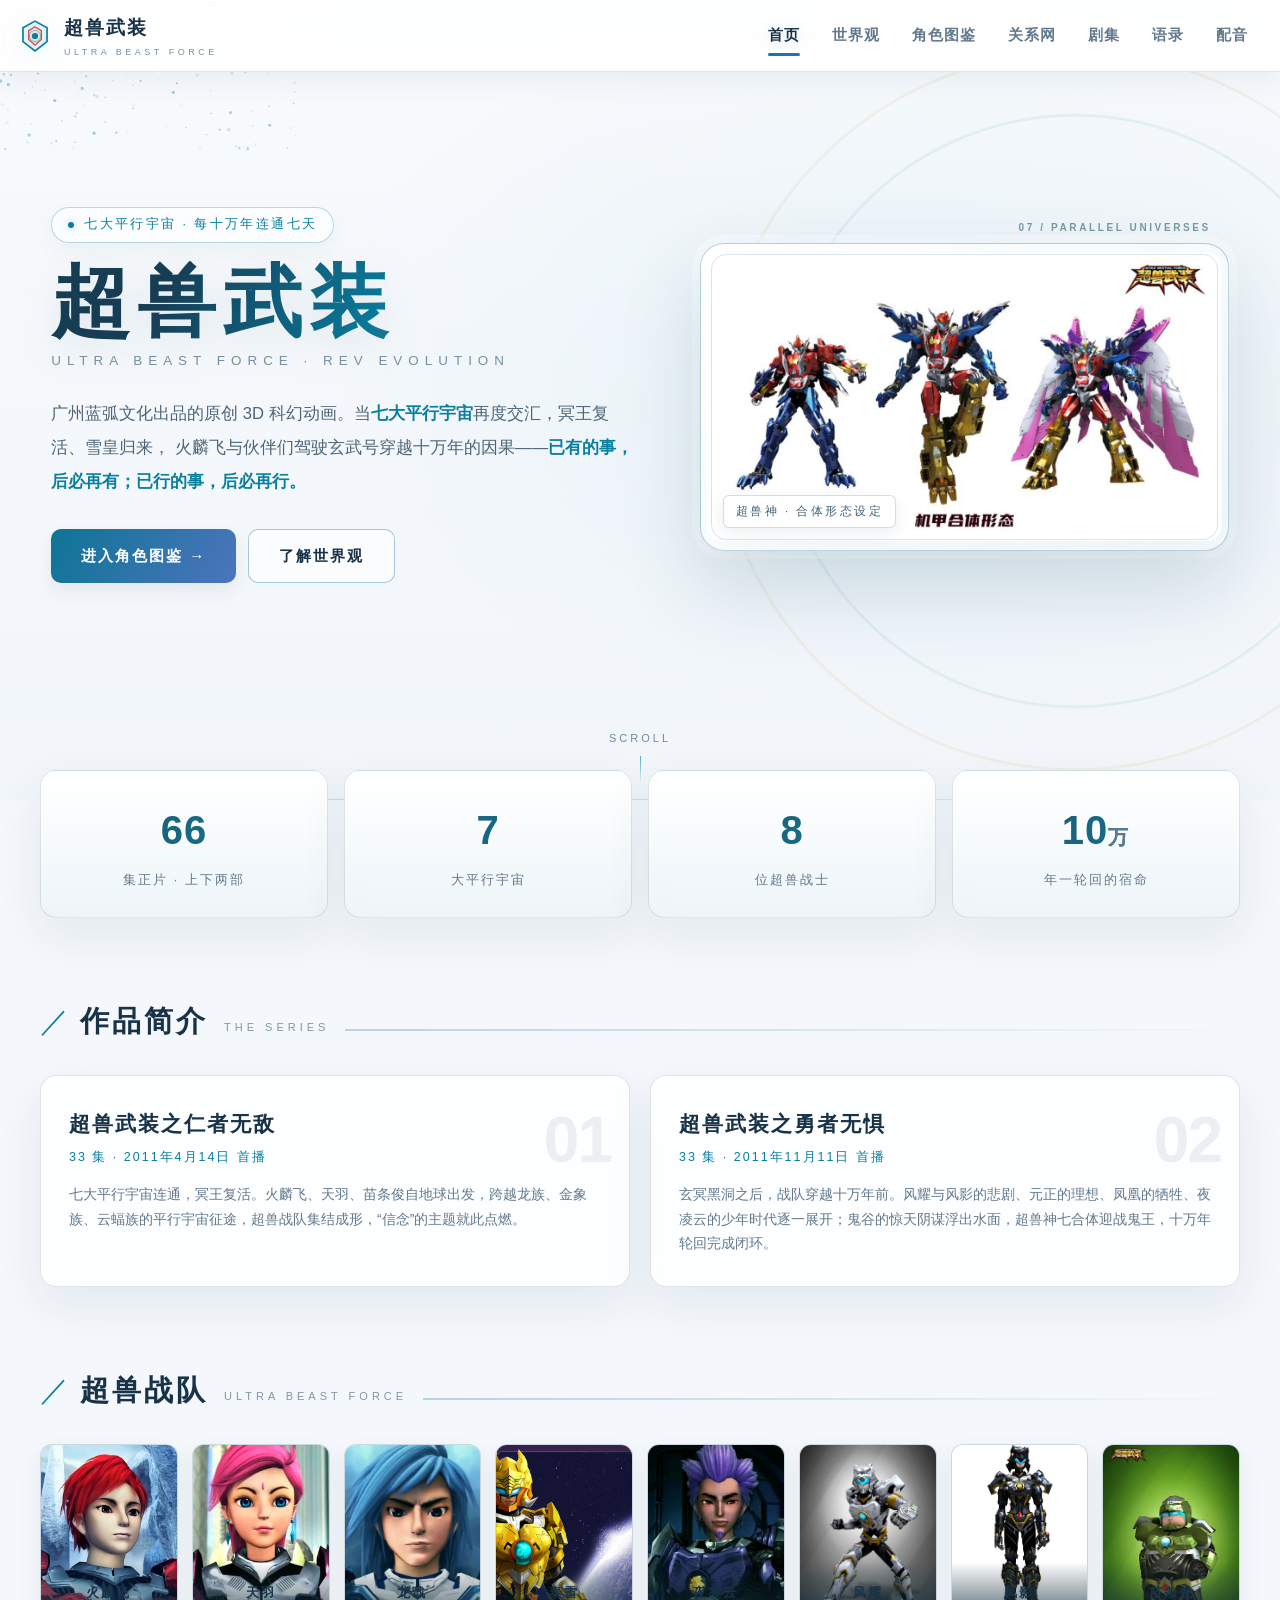
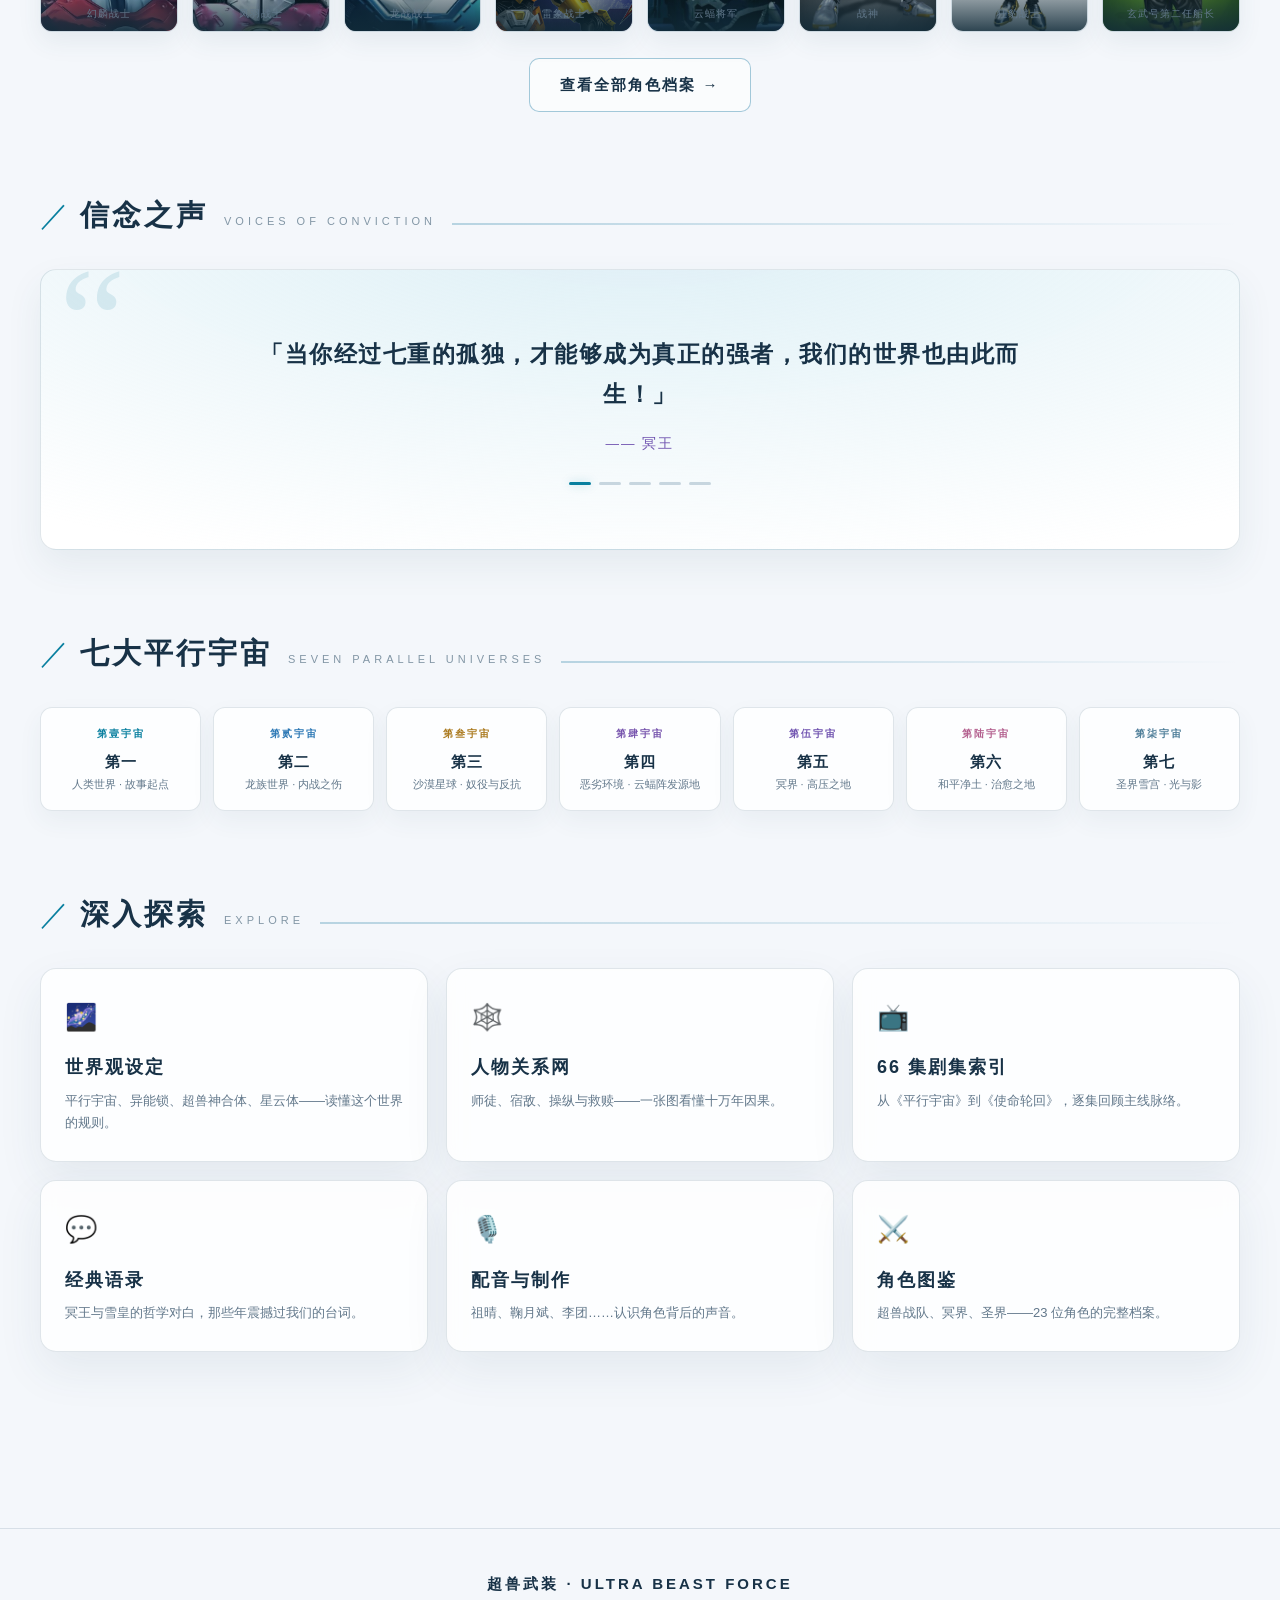
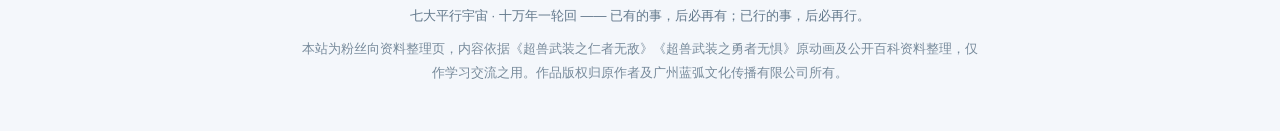
==== index.html @ 6130203c "初始提交：超兽武装静态网站" ====
<!DOCTYPE html>
<html lang="zh-CN">
<head>
<meta charset="UTF-8">
<meta name="viewport" content="width=device-width, initial-scale=1.0">
<title>超兽武装 · Ultra Beast Force | 首页</title>
<meta name="description" content="《超兽武装》粉丝资料站——七大平行宇宙、十万年轮回、超兽战队全角色图鉴与经典语录。">
<link rel="stylesheet" href="assets/css/style.css?v=20260815.10">
<link rel="icon" href="data:image/svg+xml,<svg xmlns='http://www.w3.org/2000/svg' viewBox='0 0 48 48'><path d='M24 3 L41 12.5 V32 L24 45 L7 32 V12.5 Z' fill='%23f4f7fb' stroke='%23087f9f' stroke-width='3'/><circle cx='24' cy='24' r='6' fill='%23087f9f'/></svg>">
</head>
<body data-page="home">
<div class="bg-fx"></div>
<div class="bg-grid"></div>

<!-- ============ HERO ============ -->
<header class="hero">
  <canvas id="stars"></canvas>
  <div class="hero-inner">
    <div>
      <span class="hero-tag"><i></i>七大平行宇宙 · 每十万年连通七天</span>
      <h1>超兽武装</h1>
      <div class="sub-en">ULTRA BEAST FORCE · REV EVOLUTION</div>
      <p class="lead">
        广州蓝弧文化出品的原创 3D 科幻动画。当<b>七大平行宇宙</b>再度交汇，冥王复活、雪皇归来，
        火麟飞与伙伴们驾驶玄武号穿越十万年的因果——<b>已有的事，后必再有；已行的事，后必再行。</b>
      </p>
      <div class="hero-cta">
        <a class="btn btn-primary" href="characters.html">进入角色图鉴 →</a>
        <a class="btn btn-ghost" href="world.html">了解世界观</a>
      </div>
    </div>
    <div class="hero-mecha">
      <div class="frame">
        <img src="assets/img/combo-forms.jpeg" alt="超兽神合体形态">
        <span class="caption">超兽神 · 合体形态设定</span>
      </div>
    </div>
  </div>
  <div class="hero-scroll">SCROLL</div>
</header>

<main class="page" style="padding-top:0">

  <!-- ============ 统计 ============ -->
  <section class="stats">
    <div class="stat reveal"><b>66</b><span>集正片 · 上下两部</span></div>
    <div class="stat reveal"><b>7</b><span>大平行宇宙</span></div>
    <div class="stat reveal"><b>8</b><span>位超兽战士</span></div>
    <div class="stat reveal"><b>10<span style="font-size:.5em">万</span></b><span>年一轮回的宿命</span></div>
  </section>

  <!-- ============ 作品简介 ============ -->
  <section class="sec">
    <div class="sec-head reveal"><h2>作品简介</h2><span class="en">THE SERIES</span><div class="line"></div></div>
    <div class="duo" id="seriesCards">
      <article class="duo-card reveal">
        <div class="no">01</div>
        <h3>超兽武装之仁者无敌</h3>
        <div class="meta">33 集 · 2011年4月14日 首播</div>
        <p>七大平行宇宙连通，冥王复活。火麟飞、天羽、苗条俊自地球出发，跨越龙族、金象族、云蝠族的平行宇宙征途，超兽战队集结成形，&ldquo;信念&rdquo;的主题就此点燃。</p>
      </article>
      <article class="duo-card reveal">
        <div class="no">02</div>
        <h3>超兽武装之勇者无惧</h3>
        <div class="meta">33 集 · 2011年11月11日 首播</div>
        <p>玄冥黑洞之后，战队穿越十万年前。风耀与风影的悲剧、元正的理想、凤凰的牺牲、夜凌云的少年时代逐一展开；鬼谷的惊天阴谋浮出水面，超兽神七合体迎战鬼王，十万年轮回完成闭环。</p>
      </article>
    </div>
  </section>

  <!-- ============ 超兽战队 ============ -->
  <section class="sec">
    <div class="sec-head reveal"><h2>超兽战队</h2><span class="en">ULTRA BEAST FORCE</span><div class="line"></div></div>
    <div class="team-strip" id="teamStrip"></div>
    <div style="text-align:center;margin-top:26px" class="reveal">
      <a class="btn btn-ghost" href="characters.html">查看全部角色档案 →</a>
    </div>
  </section>

  <!-- ============ 语录轮播 ============ -->
  <section class="sec">
    <div class="sec-head reveal"><h2>信念之声</h2><span class="en">VOICES OF CONVICTION</span><div class="line"></div></div>
    <div class="quote-stage reveal">
      <span class="qm">“</span>
      <p id="heroQuote"></p>
      <div id="heroQuoteBy"></div>
      <div class="quote-dots" id="quoteDots"></div>
    </div>
  </section>

  <!-- ============ 七大宇宙 ============ -->
  <section class="sec">
    <div class="sec-head reveal"><h2>七大平行宇宙</h2><span class="en">SEVEN PARALLEL UNIVERSES</span><div class="line"></div></div>
    <div class="uni-band" id="uniBand"></div>
  </section>

  <!-- ============ 站点导航 ============ -->
  <section class="sec">
    <div class="sec-head reveal"><h2>深入探索</h2><span class="en">EXPLORE</span><div class="line"></div></div>
    <div class="entry-grid">
      <a class="entry-card reveal" href="world.html"><span class="go">→</span><div class="ic">🌌</div><h3>世界观设定</h3><p>平行宇宙、异能锁、超兽神合体、星云体——读懂这个世界的规则。</p></a>
      <a class="entry-card reveal" href="relations.html"><span class="go">→</span><div class="ic">🕸️</div><h3>人物关系网</h3><p>师徒、宿敌、操纵与救赎——一张图看懂十万年因果。</p></a>
      <a class="entry-card reveal" href="episodes.html"><span class="go">→</span><div class="ic">📺</div><h3>66 集剧集索引</h3><p>从《平行宇宙》到《使命轮回》，逐集回顾主线脉络。</p></a>
      <a class="entry-card reveal" href="quotes.html"><span class="go">→</span><div class="ic">💬</div><h3>经典语录</h3><p>冥王与雪皇的哲学对白，那些年震撼过我们的台词。</p></a>
      <a class="entry-card reveal" href="cast.html"><span class="go">→</span><div class="ic">🎙️</div><h3>配音与制作</h3><p>祖晴、鞠月斌、李团……认识角色背后的声音。</p></a>
      <a class="entry-card reveal" href="characters.html"><span class="go">→</span><div class="ic">⚔️</div><h3>角色图鉴</h3><p>超兽战队、冥界、圣界——23 位角色的完整档案。</p></a>
    </div>
  </section>

</main>

<script src="assets/js/data.js?v=20260815.10"></script>
<script src="assets/js/baike-data.js?v=20260815.10"></script>
<script src="assets/js/main.js?v=20260815.10"></script>
</body>
</html>
---- assets/css/style.css ----
/* ============================================================
   超兽武装 Ultra Beast Force —— 浅色科幻主题
   ============================================================ */
:root{
  --bg:#f4f7fb;
  --bg2:#eaf1f7;
  --panel:rgba(255,255,255,.82);
  --panel-solid:#ffffff;
  --line:rgba(37,77,108,.14);
  --line-strong:rgba(20,117,157,.38);
  --text:#183247;
  --muted:#62788b;
  --cyan:#087f9f;
  --blue:#3868b8;
  --red:#c9544b;
  --gold:#a87418;
  --purple:#7653ad;
  --pink:#c15d8e;
  --radius:16px;
  --font:"Microsoft YaHei","PingFang SC","Hiragino Sans GB","Noto Sans SC",sans-serif;
  color-scheme:light;
}
*{margin:0;padding:0;box-sizing:border-box}
html{scroll-behavior:smooth}
body{
  background:var(--bg);
  color:var(--text);
  font-family:var(--font);
  line-height:1.75;
  overflow-x:hidden;
  -webkit-font-smoothing:antialiased;
}
::selection{background:rgba(63,216,255,.28)}
a{color:inherit;text-decoration:none}
img{max-width:100%;display:block}
button{font-family:var(--font)}

/* 滚动条 */
::-webkit-scrollbar{width:10px;height:10px}
::-webkit-scrollbar-track{background:#e9f0f5}
::-webkit-scrollbar-thumb{background:#b6c9d5;border-radius:6px;border:2px solid #e9f0f5}
::-webkit-scrollbar-thumb:hover{background:#91adbd}

/* ---------- 全局背景网格 & 星云 ---------- */
.bg-fx{position:fixed;inset:0;z-index:-2;pointer-events:none;
  background:
    radial-gradient(1000px 520px at 85% -10%, rgba(122,60,255,.14), transparent 60%),
    radial-gradient(900px 600px at -10% 25%, rgba(0,140,255,.10), transparent 60%),
    radial-gradient(700px 500px at 60% 110%, rgba(255,80,50,.08), transparent 60%),
    var(--bg);
}
.bg-grid{position:fixed;inset:0;z-index:-1;pointer-events:none;opacity:.5;
  background-image:
    linear-gradient(rgba(80,140,255,.05) 1px, transparent 1px),
    linear-gradient(90deg, rgba(80,140,255,.05) 1px, transparent 1px);
  background-size:44px 44px;
  mask-image:radial-gradient(ellipse 90% 70% at 50% 20%, #000 30%, transparent 75%);
  -webkit-mask-image:radial-gradient(ellipse 90% 70% at 50% 20%, #000 30%, transparent 75%);
}

/* ---------- 顶部导航 ---------- */
.nav{position:fixed;top:0;left:0;right:0;z-index:100;
  display:flex;align-items:center;justify-content:space-between;
  padding:0 clamp(16px,4vw,48px);height:64px;
  background:rgba(255,255,255,.84);
  backdrop-filter:blur(14px);-webkit-backdrop-filter:blur(14px);
  border-bottom:1px solid var(--line);
}
.nav-logo{display:flex;align-items:center;gap:12px;font-weight:800;font-size:19px;letter-spacing:2px}
.nav-logo .mark{width:34px;height:34px;flex:none}
.nav-logo small{display:block;font-size:9px;letter-spacing:3.5px;color:var(--muted);font-weight:400;margin-top:1px}
.nav-links{display:flex;gap:4px;list-style:none}
.nav-links a{position:relative;display:block;padding:8px 14px;font-size:14.5px;color:var(--muted);letter-spacing:1px;transition:color .25s}
.nav-links a::after{content:"";position:absolute;left:14px;right:14px;bottom:2px;height:2px;
  background:linear-gradient(90deg,var(--cyan),var(--blue));border-radius:2px;
  transform:scaleX(0);transform-origin:left;transition:transform .3s}
.nav-links a:hover,.nav-links a.active{color:var(--text)}
.nav-links a:hover::after,.nav-links a.active::after{transform:scaleX(1)}
.nav-links a.active{text-shadow:0 0 14px rgba(63,216,255,.55)}
.nav-toggle{display:none;background:none;border:1px solid var(--line-strong);border-radius:8px;
  width:40px;height:36px;cursor:pointer;color:var(--cyan);font-size:18px;line-height:1}

/* ---------- 页面通用 ---------- */
.page{max-width:1240px;margin:0 auto;padding:110px clamp(16px,4vw,40px) 60px}
.page-head{margin-bottom:38px}
.crumb{font-size:12.5px;color:var(--muted);letter-spacing:2px;margin-bottom:10px}
.crumb b{color:var(--cyan);font-weight:600}
h1.page-title{font-size:clamp(30px,4.5vw,46px);font-weight:800;letter-spacing:4px;line-height:1.25}
h1.page-title .en{display:block;font-size:12px;letter-spacing:5px;color:var(--cyan);font-weight:500;margin-top:8px;opacity:.85}
.page-desc{max-width:760px;color:var(--muted);margin-top:16px;font-size:15px}

.sec{margin-top:64px}
.sec-head{display:flex;align-items:baseline;gap:16px;margin-bottom:26px;flex-wrap:wrap}
.sec-head h2{font-size:clamp(22px,3vw,30px);font-weight:800;letter-spacing:3px}
.sec-head h2::before{content:"／";color:var(--cyan);margin-right:8px;font-weight:400}
.sec-head .en{font-size:11px;letter-spacing:4px;color:var(--muted);text-transform:uppercase}
.sec-head .line{flex:1;height:1px;min-width:60px;background:linear-gradient(90deg,var(--line-strong),transparent)}

.panel{background:var(--panel);border:1px solid var(--line);border-radius:var(--radius);
  backdrop-filter:blur(8px);-webkit-backdrop-filter:blur(8px)}
.glow-box{position:relative;background:var(--panel);border:1px solid var(--line);border-radius:var(--radius);overflow:hidden}
.glow-box::before{content:"";position:absolute;inset:0 0 auto 0;height:1px;
  background:linear-gradient(90deg,transparent,rgba(63,216,255,.6),transparent)}

/* 页脚 */
.footer{margin-top:90px;border-top:1px solid var(--line);padding:34px clamp(16px,4vw,40px) 46px;
  text-align:center;color:var(--muted);font-size:13px}
.footer .f-title{font-weight:800;letter-spacing:3px;color:var(--text);font-size:15px;margin-bottom:8px}
.footer .f-note{max-width:680px;margin:10px auto 0;line-height:1.9;font-size:12.5px;opacity:.85}

/* 通用动效 */
.reveal{opacity:0;transform:translateY(26px);transition:opacity .7s ease,transform .7s cubic-bezier(.2,.7,.2,1)}
.reveal.in{opacity:1;transform:none}
@media (prefers-reduced-motion:reduce){
  .reveal{opacity:1;transform:none;transition:none}
  *{animation-duration:.001s !important}
}

/* ---------- 首页 Hero ---------- */
.hero{position:relative;min-height:100svh;display:flex;align-items:center;overflow:hidden}
#stars{position:absolute;inset:0;z-index:0}
.hero-inner{position:relative;z-index:2;width:100%;max-width:1240px;margin:0 auto;
  padding:120px clamp(16px,4vw,40px) 80px;
  display:grid;grid-template-columns:1.15fr .85fr;gap:40px;align-items:center}
.hero-tag{display:inline-flex;align-items:center;gap:10px;font-size:12.5px;letter-spacing:3px;color:var(--cyan);
  border:1px solid rgba(63,216,255,.35);padding:6px 16px;border-radius:999px;
  background:rgba(63,216,255,.07);margin-bottom:22px}
.hero-tag i{width:6px;height:6px;border-radius:50%;background:var(--cyan);box-shadow:0 0 10px var(--cyan);animation:blink 1.6s infinite}
@keyframes blink{50%{opacity:.25}}
.hero h1{font-size:clamp(44px,7vw,84px);font-weight:900;letter-spacing:6px;line-height:1.12;
  background:linear-gradient(115deg,#fff 30%,#9fdcff 55%,#ff8a6a 85%);
  -webkit-background-clip:text;background-clip:text;color:transparent;
  filter:drop-shadow(0 0 26px rgba(63,160,255,.35))}
.hero .sub-en{margin-top:6px;font-size:clamp(12px,1.4vw,15px);letter-spacing:8px;color:var(--muted)}
.hero p.lead{margin:26px 0 34px;max-width:560px;color:#526b7c;font-size:15.5px;line-height:2}
.hero p.lead b{color:var(--cyan);font-weight:600}
.hero-cta{display:flex;gap:16px;flex-wrap:wrap}
.btn{display:inline-flex;align-items:center;gap:10px;padding:13px 30px;border-radius:10px;
  font-size:15px;letter-spacing:2px;font-weight:600;cursor:pointer;border:1px solid transparent;
  transition:transform .25s,box-shadow .25s,background .25s}
.btn:hover{transform:translateY(-2px)}
.btn-primary{background:linear-gradient(120deg,#0e5dff,#22c1f5);color:#fff;
  box-shadow:0 8px 28px rgba(20,120,255,.35)}
.btn-primary:hover{box-shadow:0 12px 36px rgba(34,193,245,.5)}
.btn-ghost{border-color:var(--line-strong);color:var(--text);background:rgba(63,140,255,.06)}
.btn-ghost:hover{background:rgba(63,216,255,.14);box-shadow:0 8px 24px rgba(63,160,255,.18)}
.hero-mecha{position:relative}
.hero-mecha .frame{position:relative;border-radius:18px;overflow:hidden;
  border:1px solid rgba(120,180,255,.25);
  background:radial-gradient(120% 100% at 50% 0%,rgba(30,60,120,.35),rgba(6,10,20,.9));
  box-shadow:0 30px 80px rgba(0,20,60,.55), inset 0 0 60px rgba(40,120,255,.08)}
.hero-mecha img{width:100%;transform:scale(1.02);animation:floaty 7s ease-in-out infinite}
@keyframes floaty{50%{transform:scale(1.02) translateY(-12px)}}
.hero-mecha .caption{position:absolute;left:14px;bottom:12px;font-size:11.5px;letter-spacing:2.5px;color:#bcd6ff;
  background:rgba(5,10,20,.65);padding:5px 12px;border-radius:6px;border:1px solid rgba(120,180,255,.2)}
.hero-scroll{position:absolute;left:50%;bottom:26px;transform:translateX(-50%);z-index:2;
  color:var(--muted);font-size:11px;letter-spacing:3px;text-align:center;animation:fadeUp 1s .6s both}
.hero-scroll::after{content:"";display:block;width:1px;height:34px;margin:8px auto 0;
  background:linear-gradient(180deg,var(--cyan),transparent);animation:drop 1.8s infinite}
@keyframes drop{0%{transform:scaleY(0);transform-origin:top}55%{transform:scaleY(1);transform-origin:top}56%{transform-origin:bottom}100%{transform:scaleY(0);transform-origin:bottom}}
@keyframes fadeUp{from{opacity:0;transform:translate(-50%,14px)}to{opacity:1;transform:translate(-50%,0)}}

/* 统计条 */
.stats{display:grid;grid-template-columns:repeat(4,1fr);gap:14px;margin-top:-54px;position:relative;z-index:3}
.stat{padding:22px 18px;text-align:center;border-radius:var(--radius);
  background:linear-gradient(180deg,rgba(16,26,46,.9),rgba(9,14,26,.9));
  border:1px solid var(--line)}
.stat b{display:block;font-size:clamp(26px,3.4vw,40px);font-weight:900;letter-spacing:1px;
  background:linear-gradient(120deg,#fff,#7fd0ff);-webkit-background-clip:text;background-clip:text;color:transparent}
.stat span{font-size:12.5px;color:var(--muted);letter-spacing:2px}

/* 简介双卡 */
.duo{display:grid;grid-template-columns:1fr 1fr;gap:20px}
.duo-card{position:relative;padding:30px 28px;border-radius:var(--radius);overflow:hidden;
  background:var(--panel);border:1px solid var(--line);transition:transform .3s,border-color .3s}
.duo-card:hover{transform:translateY(-4px);border-color:var(--line-strong)}
.duo-card .no{position:absolute;right:18px;top:8px;font-size:64px;font-weight:900;opacity:.07;letter-spacing:-2px}
.duo-card h3{font-size:21px;letter-spacing:2px;margin-bottom:4px}
.duo-card .meta{font-size:12.5px;color:var(--cyan);letter-spacing:2px;margin-bottom:14px}
.duo-card p{color:var(--muted);font-size:14px}

/* 首页角色预览条 */
.team-strip{display:grid;grid-template-columns:repeat(8,1fr);gap:12px}
.team-cell{position:relative;border-radius:12px;overflow:hidden;border:1px solid var(--line);
  background:var(--panel-solid);aspect-ratio:3/4.1;cursor:pointer;transition:transform .3s,border-color .3s,box-shadow .3s}
.team-cell img{width:100%;height:100%;object-fit:cover;object-position:top;transition:transform .5s;filter:saturate(1.05)}
.team-cell:hover{transform:translateY(-6px);border-color:var(--c,var(--cyan));box-shadow:0 14px 34px -12px var(--c,var(--cyan))}
.team-cell:hover img{transform:scale(1.07)}
.team-cell .nm{position:absolute;left:0;right:0;bottom:0;padding:20px 8px 8px;text-align:center;font-size:13px;letter-spacing:2px;font-weight:600;
  background:linear-gradient(transparent,rgba(3,6,12,.92))}
.team-cell .nm i{display:block;font-style:normal;font-size:9.5px;color:var(--muted);letter-spacing:1px;margin-top:2px;font-weight:400}

/* 语录轮播 */
.quote-stage{position:relative;padding:54px 30px;text-align:center;overflow:hidden;border-radius:var(--radius);
  background:radial-gradient(90% 130% at 50% -20%,rgba(40,90,190,.22),rgba(6,10,20,.7)),var(--panel);
  border:1px solid var(--line)}
.quote-stage .qm{position:absolute;font-size:150px;line-height:1;color:rgba(90,160,255,.12);font-family:Georgia,serif;top:-24px;left:18px}
#heroQuote{font-size:clamp(17px,2.3vw,23px);font-weight:600;letter-spacing:1.5px;max-width:820px;margin:0 auto;min-height:2.6em;
  transition:opacity .5s}
#heroQuoteBy{margin-top:18px;color:var(--cyan);font-size:13.5px;letter-spacing:2px;transition:opacity .5s}
.quote-dots{display:flex;gap:8px;justify-content:center;margin-top:26px}
.quote-dots i{width:22px;height:3px;border-radius:2px;background:#25375a;cursor:pointer;transition:background .3s}
.quote-dots i.on{background:var(--cyan);box-shadow:0 0 8px rgba(63,216,255,.7)}

/* 首页宇宙带 */
.uni-band{display:grid;grid-template-columns:repeat(7,1fr);gap:10px}
.uni-chip{position:relative;padding:16px 10px 14px;border-radius:12px;text-align:center;cursor:pointer;
  background:var(--panel);border:1px solid var(--line);transition:transform .25s,border-color .25s}
.uni-chip:hover{transform:translateY(-4px);border-color:var(--uc)}
.uni-chip b{display:block;font-size:15px;letter-spacing:1px}
.uni-chip .idx{font-size:10px;letter-spacing:2px;color:var(--uc);display:block;margin-bottom:6px;font-weight:700}
.uni-chip span{font-size:11px;color:var(--muted)}

/* 入口卡片 */
.entry-grid{display:grid;grid-template-columns:repeat(3,1fr);gap:16px}
.entry-card{position:relative;padding:26px 24px;border-radius:var(--radius);overflow:hidden;
  background:var(--panel);border:1px solid var(--line);transition:transform .3s,border-color .3s}
.entry-card:hover{transform:translateY(-5px);border-color:var(--line-strong)}
.entry-card .ic{font-size:26px;margin-bottom:12px}
.entry-card h3{font-size:18px;letter-spacing:2px;margin-bottom:6px}
.entry-card p{color:var(--muted);font-size:13px}
.entry-card .go{position:absolute;right:20px;top:24px;color:var(--cyan);opacity:0;transform:translateX(-6px);transition:.3s}
.entry-card:hover .go{opacity:1;transform:none}

/* ---------- 世界观页 ---------- */
.uni-grid{display:grid;grid-template-columns:repeat(auto-fill,minmax(300px,1fr));gap:16px}
.uni-card{position:relative;padding:24px 22px;border-radius:var(--radius);overflow:hidden;
  background:var(--panel);border:1px solid var(--line);transition:transform .3s,border-color .3s}
.uni-card:hover{transform:translateY(-4px);border-color:var(--uc)}
.uni-card::before{content:"";position:absolute;left:0;top:0;bottom:0;width:3px;background:var(--uc)}
.uni-card .u-no{font-size:11px;letter-spacing:3px;color:var(--uc);font-weight:700}
.uni-card h3{font-size:19px;letter-spacing:2px;margin:6px 0 10px}
.uni-card .u-row{font-size:13px;color:var(--muted);margin-top:6px}
.uni-card .u-row b{color:var(--text);font-weight:600}
.concept-grid{display:grid;grid-template-columns:repeat(auto-fit,minmax(320px,1fr));gap:18px}
.concept-card{padding:28px 26px;border-radius:var(--radius);background:var(--panel);border:1px solid var(--line)}
.concept-card h3{font-size:18px;letter-spacing:2px;margin-bottom:12px;display:flex;align-items:center;gap:10px}
.concept-card h3 .dot{width:8px;height:8px;border-radius:50%;background:var(--cyan);box-shadow:0 0 10px var(--cyan)}
.concept-card p,.concept-card li{color:var(--muted);font-size:13.5px}
.concept-card ul{padding-left:18px;margin-top:8px}
.concept-card li{margin-bottom:6px}
.concept-card blockquote{margin-top:14px;padding:12px 16px;border-left:3px solid var(--cyan);
  background:rgba(63,216,255,.06);border-radius:0 8px 8px 0;font-size:13px;color:#bcd2ee}

/* 合体表 */
.combo-table{width:100%;border-collapse:collapse;font-size:14px}
.combo-table th,.combo-table td{padding:13px 14px;text-align:left;border-bottom:1px solid var(--line)}
.combo-table th{color:var(--cyan);font-weight:600;letter-spacing:2px;font-size:12.5px;background:rgba(63,140,255,.05)}
.combo-table tr:hover td{background:rgba(63,140,255,.05)}
.combo-table td:first-child{font-weight:700;letter-spacing:1px;white-space:nowrap}
.combo-img{margin-top:22px;border-radius:var(--radius);overflow:hidden;border:1px solid var(--line)}
.combo-img figcaption{padding:12px 16px;font-size:12.5px;color:var(--muted);background:rgba(8,12,22,.8);letter-spacing:1px}

/* ---------- 角色页 ---------- */
.filter-bar{display:flex;gap:10px;flex-wrap:wrap;margin-bottom:28px}
.chip{padding:8px 20px;border-radius:999px;border:1px solid var(--line);font-size:13.5px;letter-spacing:2px;
  color:var(--muted);background:transparent;cursor:pointer;transition:.25s}
.chip:hover{color:var(--text);border-color:var(--line-strong)}
.chip.on{color:#ffffff;background:linear-gradient(120deg,var(--cyan),#7fe7ff);border-color:transparent;font-weight:700;
  box-shadow:0 6px 18px rgba(63,216,255,.35)}
.char-grid{display:grid;grid-template-columns:repeat(auto-fill,minmax(250px,1fr));gap:18px}
.char-card{position:relative;border-radius:var(--radius);overflow:hidden;cursor:pointer;
  background:var(--panel-solid);border:1px solid var(--line);transition:transform .3s,border-color .3s,box-shadow .3s}
.char-card:hover{transform:translateY(-6px);border-color:var(--c);box-shadow:0 18px 40px -14px var(--c)}
.char-card .ph{position:relative;aspect-ratio:1/1.02;overflow:hidden;
  background:radial-gradient(120% 90% at 50% 0%,rgba(40,80,160,.25),rgba(6,9,17,.6))}
.char-card .ph img{width:100%;height:100%;object-fit:cover;object-position:top;transition:transform .5s}
.char-card:hover .ph img{transform:scale(1.06)}
.char-card .ph .mono{position:absolute;inset:0;display:flex;align-items:center;justify-content:center;
  font-size:88px;font-weight:900;color:var(--c);opacity:.9;text-shadow:0 0 44px var(--c);
  font-family:"Microsoft YaHei",sans-serif}
.char-card .badge{position:absolute;top:10px;left:10px;font-size:10.5px;letter-spacing:1.5px;
  padding:4px 10px;border-radius:6px;background:rgba(255,255,255,.90);border:1px solid var(--c);color:var(--c)}
.char-card .source-badge{position:absolute;right:10px;top:10px;padding:4px 8px;border-radius:6px;
  background:rgba(255,255,255,.92);border:1px solid rgba(255,194,75,.72);color:#956817;font-size:10px;
  letter-spacing:1px;backdrop-filter:blur(4px)}
.char-card .info{padding:14px 16px 16px;border-top:1px solid var(--line)}
.char-card .info h3{font-size:18px;letter-spacing:2px}
.char-card .info .t{font-size:11.5px;color:var(--c);letter-spacing:1.5px;margin-top:2px}
.char-card .info .s{margin-top:8px;font-size:12px;color:var(--muted);display:-webkit-box;-webkit-line-clamp:2;-webkit-box-orient:vertical;overflow:hidden}
.faction-title{margin:46px 0 20px;display:flex;align-items:center;gap:14px}
.faction-title h2{font-size:23px;letter-spacing:3px}
.faction-title .line{flex:1;height:1px;background:linear-gradient(90deg,var(--fc,var(--cyan)),transparent)}
.faction-title .fc-en{font-size:11px;letter-spacing:3px;color:var(--muted)}

/* 角色弹窗 */
.modal-mask{position:fixed;inset:0;z-index:200;background:rgba(25,58,73,.28);backdrop-filter:blur(8px);
  display:none;align-items:center;justify-content:center;padding:20px}
.modal-mask.show{display:flex;animation:maskIn .25s}
@keyframes maskIn{from{opacity:0}}
.modal{width:min(1020px,100%);height:min(88vh,900px);max-height:88vh;overflow:hidden;border-radius:18px;position:relative;
  display:flex;flex-direction:column;background:linear-gradient(160deg,#ffffff,#f2f7fa);border:1px solid var(--line-strong);
  box-shadow:0 35px 90px rgba(37,72,91,.26);animation:popIn .35s cubic-bezier(.2,.9,.3,1.2)}
@keyframes popIn{from{opacity:0;transform:translateY(26px) scale(.97)}}
.modal-close{position:absolute;top:14px;right:14px;z-index:5;width:38px;height:38px;border-radius:50%;
  border:1px solid var(--line-strong);background:rgba(255,255,255,.92);color:var(--text);font-size:17px;cursor:pointer}
.modal-close:hover{color:var(--cyan);border-color:var(--cyan)}
.modal-body{display:grid;grid-template-columns:340px minmax(0,1fr);gap:0;flex:1;min-height:0;overflow:hidden;padding:0 30px 30px;margin-top:0}
.modal-visual{position:relative;align-self:stretch;min-height:0;overflow:hidden}
.modal-visual .imgwrap{position:static;top:auto;border-radius:14px;overflow:hidden;border:1px solid var(--line);
  background:radial-gradient(120% 90% at 50% 0%,rgba(50,100,200,.18),rgba(5,8,15,.7))}
.modal-visual img{width:100%;height:340px;object-fit:contain;padding:10px}
.modal-visual .thumbs{display:flex;gap:8px;margin-top:10px}
.modal-visual .thumbs img{width:64px;height:52px;object-fit:cover;border-radius:8px;border:1px solid var(--line);
  cursor:pointer;opacity:.6;padding:0;transition:.25s}
.modal-visual .thumbs img.on,.modal-visual .thumbs img:hover{opacity:1;border-color:var(--cyan)}
.modal-info{padding:34px 8px 12px 30px;min-width:0;min-height:0;overflow-y:auto;scrollbar-gutter:stable}
.modal-info h2{font-size:30px;letter-spacing:3px}
.modal-info .alias{color:var(--muted);font-size:12.5px;letter-spacing:1px;margin-top:4px}
.modal-info .title-line{color:var(--c,var(--cyan));font-size:13.5px;letter-spacing:2px;margin-top:6px}
.tag-row{display:flex;gap:8px;flex-wrap:wrap;margin-top:14px}
.tag{font-size:11.5px;padding:4px 12px;border-radius:6px;border:1px solid var(--line-strong);color:#41657a;letter-spacing:1px}
.stat-grid{display:grid;grid-template-columns:repeat(2,1fr);gap:10px;margin-top:18px}
.stat-item{padding:10px 14px;border-radius:10px;background:rgba(63,140,255,.05);border:1px solid var(--line)}
.stat-item .k{font-size:11px;color:var(--muted);letter-spacing:2px}
.stat-item .v{font-size:14px;font-weight:600;margin-top:2px;letter-spacing:.5px}
.modal-sec{margin-top:22px}
.modal-sec h4{font-size:14px;letter-spacing:3px;color:var(--cyan);margin-bottom:10px}
.modal-sec h4::before{content:"▍";margin-right:6px}
.modal-sec p{font-size:13.5px;color:#526b7c}
.baike-sec{padding:16px 16px 14px;border:1px solid rgba(255,194,75,.26);border-radius:12px;background:rgba(255,194,75,.035)}
.baike-sec h4{color:#956817}
.baike-facts{display:grid;grid-template-columns:repeat(2,minmax(0,1fr));gap:8px;margin-top:12px}
.baike-fact{padding:9px 10px;border-radius:8px;background:rgba(255,255,255,.025);border:1px solid var(--line);min-width:0}
.baike-fact span{display:block;color:var(--muted);font-size:10px;letter-spacing:1px;margin-bottom:3px}
.baike-fact b{display:block;color:#294a5f;font-size:12px;line-height:1.55;font-weight:500;word-break:break-word}
.baike-actions{display:flex;align-items:center;gap:12px;flex-wrap:wrap;margin-top:14px;font-size:11px;color:var(--muted)}

.tag-source{color:#956817;border-color:rgba(255,194,75,.55)}
.m-quote{position:relative;margin-top:10px;padding:12px 16px 12px 40px;border-radius:10px;font-size:13.5px;color:#36576d;
  background:rgba(63,160,255,.06);border:1px solid var(--line)}
.m-quote::before{content:"“";position:absolute;left:12px;top:2px;font-size:30px;color:var(--c,var(--cyan));font-family:Georgia,serif}

/* ---------- 关系网页 ---------- */
.rel-wrap{display:grid;grid-template-columns:1fr 320px;gap:18px;align-items:start}
/* 关系网需要更大的阅读画布：桌面端让网络独占一行，详情放在图例下方，避免节点被压缩。 */
body[data-page="relations"] .page{max-width:1480px;padding-left:28px;padding-right:28px}
body[data-page="relations"] .rel-wrap{grid-template-columns:minmax(0,1fr);gap:20px}
body[data-page="relations"] .rel-side{position:static;min-height:220px}
.rel-canvas-box{position:relative;border-radius:var(--radius);border:1px solid var(--line);overflow:hidden;
  background:radial-gradient(80% 90% at 50% 10%,rgba(30,70,150,.16),rgba(4,7,13,.9))}
#relSvg{display:block;width:100%;height:auto}
.rel-node{cursor:pointer}
.rel-node circle{transition:.25s}
.rel-node text{pointer-events:none;font-family:var(--font)}
.rel-edge{transition:opacity .25s}
.rel-legend{display:flex;flex-wrap:wrap;gap:8px 16px;padding:14px 18px;border-top:1px solid var(--line);
  background:rgba(6,10,18,.85);font-size:12px;color:var(--muted)}
.rel-legend i{display:inline-block;width:20px;height:0;border-top:3px solid var(--lc);margin-right:7px;vertical-align:middle;border-radius:2px}
.rel-legend i.dash{border-top-style:dashed}
.rel-side{position:sticky;top:84px;padding:22px;border-radius:var(--radius);background:var(--panel);border:1px solid var(--line);min-height:300px}
.rel-side h3{font-size:20px;letter-spacing:2px}
.rel-side .r-title{color:var(--cyan);font-size:12.5px;letter-spacing:2px;margin-top:4px}
.rel-side .r-desc{margin-top:12px;font-size:13px;color:var(--muted)}
.rel-side ul{list-style:none;margin-top:14px}
.rel-side ul li{padding:8px 0;border-bottom:1px dashed var(--line);font-size:13px}
.rel-side ul li b{color:var(--cyan);font-weight:600}
.rel-side ul li .rt{font-size:11px;color:#ffffff;background:var(--cyan);border-radius:4px;padding:1px 7px;margin-right:8px;font-weight:700}
.rel-hint{font-size:12px;color:var(--muted);margin-bottom:14px;letter-spacing:1px}
.rel-hint b{color:var(--cyan)}
.cause-grid{display:grid;grid-template-columns:repeat(auto-fill,minmax(330px,1fr));gap:16px}
.cause-card{padding:22px;border-radius:var(--radius);background:var(--panel);border:1px solid var(--line);position:relative;overflow:hidden}
.cause-card::before{content:"";position:absolute;left:0;top:0;bottom:0;width:3px;background:linear-gradient(180deg,var(--red),transparent)}
.cause-card h3{font-size:16.5px;letter-spacing:2px;margin-bottom:10px}
.cause-card h3 span{font-size:11px;color:var(--red);border:1px solid rgba(255,90,60,.4);border-radius:5px;padding:2px 8px;margin-left:10px;letter-spacing:1px}
.cause-card .flow{font-size:13px;color:var(--muted)}
.cause-card .flow b{color:#ffb3a3;font-weight:600}
.cause-card .impact{margin-top:10px;font-size:12.5px;color:#9fdcff;border-top:1px dashed var(--line);padding-top:10px}

/* ---------- 剧集页 ---------- */
.season-tabs{display:flex;gap:12px;margin-bottom:26px;flex-wrap:wrap}
.season-tab{padding:12px 26px;border-radius:12px;border:1px solid var(--line);background:var(--panel);color:var(--text);cursor:pointer;transition:.25s}
.season-tab b{display:block;font-size:16px;letter-spacing:2px}
.season-tab span{font-size:11px;color:var(--muted);letter-spacing:1px}
.season-tab.on{border-color:var(--cyan);background:rgba(63,216,255,.1);box-shadow:0 8px 24px rgba(63,180,255,.15)}
.season-tab.on b{color:var(--cyan)}
.ep-tools{display:flex;gap:12px;margin-bottom:20px;flex-wrap:wrap;align-items:center}
.ep-search{flex:1;min-width:220px;display:flex;align-items:center;gap:10px;padding:11px 18px;border-radius:10px;
  background:var(--panel);border:1px solid var(--line)}
.ep-search input{flex:1;background:none;border:none;outline:none;color:var(--text);font-size:14px;font-family:var(--font)}
.ep-search input::placeholder{color:var(--muted)}
.ep-count{font-size:12.5px;color:var(--muted);letter-spacing:1px}
.ep-grid{display:grid;grid-template-columns:repeat(auto-fill,minmax(340px,1fr));gap:14px}
.ep-card{display:flex;gap:16px;padding:18px;border-radius:12px;background:var(--panel);border:1px solid var(--line);transition:.25s}
.ep-card:hover{border-color:var(--line-strong);transform:translateY(-3px)}
.ep-card .no{flex:none;width:52px;height:52px;border-radius:10px;display:flex;align-items:center;justify-content:center;
  font-size:19px;font-weight:900;color:var(--cyan);
  background:rgba(63,180,255,.08);border:1px solid rgba(63,180,255,.25)}
.ep-card h3{font-size:16px;letter-spacing:2px}
.ep-card .who{font-size:11.5px;color:var(--cyan);margin:3px 0 6px;letter-spacing:.5px}
.ep-card p{font-size:12.5px;color:var(--muted);line-height:1.7}
.ep-empty{padding:50px;text-align:center;color:var(--muted);grid-column:1/-1}

/* ---------- 语录页 ---------- */
.quote-filter{display:flex;gap:8px;flex-wrap:wrap;margin-bottom:26px}
.quote-wall{columns:3;column-gap:16px}
.q-card{break-inside:avoid;margin-bottom:16px;padding:24px 22px;border-radius:var(--radius);position:relative;
  background:var(--panel);border:1px solid var(--line);transition:.25s}
.q-card:hover{border-color:var(--qc,var(--cyan));transform:translateY(-3px)}
.q-card::before{content:"“";position:absolute;top:2px;left:12px;font-size:52px;font-family:Georgia,serif;color:var(--qc,var(--cyan));opacity:.35}
.q-card p{font-size:14.5px;line-height:1.9;padding-left:26px}
.q-card .who{margin-top:14px;padding-top:12px;border-top:1px dashed var(--line);font-size:12.5px;letter-spacing:2px;color:var(--qc,var(--cyan))}
.q-card .who span{color:var(--muted);margin-left:8px;letter-spacing:1px}

/* ---------- 配音页 ---------- */
.cast-table{width:100%;border-collapse:collapse;font-size:14px}
.cast-table th,.cast-table td{padding:14px 16px;text-align:left;border-bottom:1px solid var(--line);vertical-align:top}
.cast-table th{color:var(--cyan);font-size:12.5px;letter-spacing:2px;font-weight:600;background:rgba(63,140,255,.05)}
.cast-table tr:hover td{background:rgba(63,140,255,.04)}
.cast-table .va{font-weight:700;letter-spacing:1px;white-space:nowrap}
.cast-table .main-r{color:#ffd9a3}
.cast-table .minor-r{color:var(--muted);font-size:13px}
.crew-grid{display:grid;grid-template-columns:repeat(auto-fill,minmax(280px,1fr));gap:14px}
.crew-item{padding:18px 20px;border-radius:12px;background:var(--panel);border:1px solid var(--line)}
.crew-item .k{font-size:11.5px;color:var(--muted);letter-spacing:2px;margin-bottom:4px}
.crew-item .v{font-size:15px;font-weight:600;letter-spacing:1px}

/* ============================================================
   浅色主题升级 · 晨曦蓝 / 暖砂金
   ============================================================ */
html{background:var(--bg)}
body{background:var(--bg);color:var(--text)}
::selection{background:rgba(8,127,159,.18);color:var(--text)}
::-webkit-scrollbar-track{background:#e9f0f5}
::-webkit-scrollbar-thumb{background:#b6c9d5;border-color:#e9f0f5}
::-webkit-scrollbar-thumb:hover{background:#91adbd}
.bg-fx{background:
  radial-gradient(900px 520px at 92% -8%,rgba(86,157,209,.20),transparent 62%),
  radial-gradient(820px 560px at -12% 20%,rgba(242,190,116,.16),transparent 62%),
  radial-gradient(700px 500px at 64% 112%,rgba(191,120,167,.10),transparent 60%),
  var(--bg)}
.bg-grid{opacity:.42;background-image:
  linear-gradient(rgba(45,105,137,.07) 1px,transparent 1px),
  linear-gradient(90deg,rgba(45,105,137,.07) 1px,transparent 1px)}
.nav{height:72px;background:rgba(255,255,255,.84);border-bottom-color:var(--line);
  box-shadow:0 8px 28px rgba(41,75,97,.07)}
.nav-logo small{color:#7890a0}
.nav-links a:hover,.nav-links a.active{color:var(--text)}
.nav-links a.active{text-shadow:0 0 16px rgba(8,127,159,.18)}
.nav-toggle{background:rgba(255,255,255,.72);color:var(--cyan)}
.page{max-width:1320px}
.page-head{position:relative;padding-left:22px}
.page-head::before{content:"";position:absolute;left:0;top:5px;width:4px;height:72px;border-radius:4px;background:linear-gradient(180deg,var(--cyan),rgba(8,127,159,.12))}
.crumb{color:#7890a0}
.crumb b{color:var(--cyan)}
h1.page-title{color:#16354b;letter-spacing:3px}
h1.page-title .en{color:var(--cyan)}
.page-desc{color:var(--muted)}
.sec-head h2{color:#183247}
.sec-head h2::before{color:var(--cyan)}
.sec-head .en{color:#8296a5}
.sec-head .line{background:linear-gradient(90deg,var(--line-strong),transparent)}
.panel,.glow-box{background:var(--panel);border-color:var(--line);box-shadow:0 18px 42px rgba(49,83,102,.07)}
.glow-box::before{background:linear-gradient(90deg,transparent,rgba(8,127,159,.45),transparent)}
.footer{border-top-color:var(--line);color:var(--muted)}
.footer .f-title{color:var(--text)}
.hero{background:linear-gradient(180deg,rgba(255,255,255,.18),transparent 55%)}
.hero h1{background:linear-gradient(115deg,#173d55 20%,#0a7899 56%,#b85c48 90%);
  -webkit-background-clip:text;background-clip:text;color:transparent;filter:drop-shadow(0 10px 20px rgba(58,106,135,.12))}
.hero .sub-en{color:#7890a0}
.hero p.lead{color:#4d6577}
.hero p.lead b{color:var(--cyan)}
.hero-tag{color:var(--cyan);border-color:rgba(8,127,159,.28);background:rgba(8,127,159,.06)}
.hero-tag i{background:var(--cyan);box-shadow:0 0 10px rgba(8,127,159,.38)}
.btn-primary{background:linear-gradient(120deg,#0d7595,#4d74bd);box-shadow:0 10px 28px rgba(30,99,139,.22)}
.btn-primary:hover{box-shadow:0 14px 36px rgba(30,99,139,.30)}
.btn-ghost{border-color:var(--line-strong);color:var(--text);background:rgba(255,255,255,.58)}
.btn-ghost:hover{background:rgba(8,127,159,.08);box-shadow:0 10px 26px rgba(49,108,137,.12)}
.hero-mecha .frame{border-color:rgba(43,112,145,.22);background:radial-gradient(120% 100% at 50% 0%,rgba(142,204,229,.34),rgba(232,240,245,.86));box-shadow:0 30px 70px rgba(61,101,122,.18),inset 0 0 60px rgba(255,255,255,.45)}
.hero-mecha .caption{color:#456375;background:rgba(255,255,255,.76);border-color:rgba(43,112,145,.18)}
.stat{background:linear-gradient(180deg,rgba(255,255,255,.96),rgba(236,244,248,.88));border-color:var(--line);box-shadow:0 14px 34px rgba(53,88,108,.09)}
.stat b{background:linear-gradient(120deg,#1a5067,#177f9b);-webkit-background-clip:text;background-clip:text;color:transparent}
.stat span{color:var(--muted)}
.duo-card,.entry-card,.uni-card,.concept-card,.q-card,.ep-card,.crew-item,.cause-card{background:var(--panel);border-color:var(--line);box-shadow:0 12px 30px rgba(49,83,102,.06)}
.duo-card:hover,.entry-card:hover,.uni-card:hover,.q-card:hover,.ep-card:hover{border-color:var(--line-strong);box-shadow:0 18px 38px rgba(49,83,102,.11)}
.duo-card .meta,.entry-card .go,.ep-card .who{color:var(--cyan)}
.duo-card p,.entry-card p,.uni-card .u-row,.concept-card p,.concept-card li,.q-card .who span,.ep-card p,.crew-item .k{color:var(--muted)}
.team-cell{background:#e7eef3;border-color:var(--line);box-shadow:0 8px 22px rgba(49,83,102,.07)}
.team-cell .nm{background:linear-gradient(transparent,rgba(16,45,62,.88))}
.quote-stage{background:radial-gradient(90% 130% at 50% -20%,rgba(145,203,224,.30),rgba(255,255,255,.80)),var(--panel);border-color:var(--line);box-shadow:0 16px 36px rgba(49,83,102,.08)}
.quote-stage .qm{color:rgba(8,127,159,.12)}
#heroQuoteBy{color:var(--cyan)}
.quote-dots i{background:#bfd0da}
.uni-chip{background:var(--panel);border-color:var(--line);box-shadow:0 8px 20px rgba(49,83,102,.04)}
.entry-card .ic{filter:saturate(.82)}
.concept-card blockquote{background:rgba(8,127,159,.06);color:#527083}
.combo-table th{color:var(--cyan);background:rgba(8,127,159,.055)}
.combo-table tr:hover td,.cast-table tr:hover td{background:rgba(8,127,159,.045)}
.combo-img{border-color:var(--line);box-shadow:0 16px 34px rgba(49,83,102,.09)}
.combo-img figcaption{color:var(--muted);background:rgba(255,255,255,.88)}
.chip{color:var(--muted);background:rgba(255,255,255,.56);border-color:var(--line)}
.chip:hover{color:var(--text);border-color:var(--line-strong)}
.chip.on{color:#fff;background:linear-gradient(120deg,#0c7898,#4b75bd);box-shadow:0 8px 20px rgba(37,111,146,.20)}
.char-card{background:#fff;border-color:var(--line);box-shadow:0 12px 28px rgba(49,83,102,.08)}
.char-card:hover{box-shadow:0 18px 42px rgba(50,105,132,.18)}
.char-card .ph{background:radial-gradient(120% 90% at 50% 0%,rgba(145,204,225,.34),rgba(231,239,244,.78))}
.char-card .badge,.char-card .source-badge{background:rgba(255,255,255,.90);backdrop-filter:blur(8px)}
.char-card .source-badge{color:#9c6d18;border-color:rgba(168,116,24,.55)}
.char-card .info{border-top-color:var(--line)}
.modal-mask{background:rgba(36,63,78,.34)}
.modal{background:linear-gradient(160deg,#ffffff,#f2f7fa);border-color:var(--line-strong);box-shadow:0 35px 90px rgba(37,72,91,.26)}
.modal-close{background:rgba(255,255,255,.92);border-color:var(--line-strong);color:var(--text)}
.modal-close:hover{color:var(--cyan);border-color:var(--cyan)}
.modal-visual .imgwrap{background:radial-gradient(120% 90% at 50% 0%,rgba(145,204,225,.28),rgba(236,244,247,.84));border-color:var(--line)}
.tag{color:#41657a;border-color:var(--line-strong)}
.stat-item{background:rgba(8,127,159,.045);border-color:var(--line)}
.modal-sec p{color:#526b7c}
.baike-sec{border-color:rgba(168,116,24,.30);background:rgba(234,189,99,.09)}
.baike-sec h4{color:#956817}
.baike-fact{background:rgba(255,255,255,.66);border-color:var(--line)}
.baike-fact b{color:#294a5f}
.tag-source{color:#996c18;border-color:rgba(168,116,24,.45)}
.m-quote{color:#36576d;background:rgba(8,127,159,.055);border-color:var(--line)}
.rel-canvas-box{background:radial-gradient(80% 90% at 50% 10%,rgba(143,201,222,.25),rgba(250,252,253,.96));border-color:var(--line);box-shadow:0 18px 40px rgba(49,83,102,.09)}
.rel-legend{background:rgba(255,255,255,.90);border-top-color:var(--line);color:var(--muted)}
.rel-side{background:rgba(255,255,255,.84);border-color:var(--line);box-shadow:0 16px 34px rgba(49,83,102,.08)}
.rel-side .r-title{color:var(--cyan)}
.rel-side .r-desc{color:var(--muted)}
.rel-side ul li{border-bottom-color:var(--line)}
.rel-side ul li b{color:var(--cyan)}
.cause-card::before{background:linear-gradient(180deg,var(--red),transparent)}
.cause-card .flow{color:var(--muted)}
.cause-card .impact{color:#4c7690;border-top-color:var(--line)}
.season-tab{background:var(--panel);border-color:var(--line);color:var(--text);box-shadow:0 8px 22px rgba(49,83,102,.05)}
.season-tab.on{border-color:var(--cyan);background:rgba(8,127,159,.08);box-shadow:0 10px 24px rgba(37,111,146,.13)}
.season-tab.on b{color:var(--cyan)}
.ep-search{background:rgba(255,255,255,.82);border-color:var(--line)}
.ep-search input{color:var(--text)}
.cast-table th{color:var(--cyan);background:rgba(8,127,159,.055)}
.cast-table .minor-r{color:var(--muted)}

/* ---------- 响应式 ---------- */
@media (max-width:1080px){
  .hero-inner{grid-template-columns:1fr;padding-top:110px}
  .hero-mecha{max-width:520px;margin:0 auto}
  .team-strip{grid-template-columns:repeat(4,1fr)}
  .uni-band{grid-template-columns:repeat(4,1fr)}
  .quote-wall{columns:2}
  .rel-wrap{grid-template-columns:1fr}
  .rel-side{position:static}
  .modal{height:auto;max-height:88vh;overflow-y:auto;display:block}
  .modal-body{display:block;overflow:visible;padding:0 30px 30px}
  .modal-visual{overflow:visible}
  .modal-info{padding:20px 0 0;overflow:visible}
  .baike-facts{grid-template-columns:1fr}
}
@media (max-width:720px){
  .nav-links{position:fixed;top:72px;right:0;left:0;flex-direction:column;padding:12px;
    background:rgba(255,255,255,.97);border-bottom:1px solid var(--line);display:none;
    box-shadow:0 14px 26px rgba(49,83,102,.12)}
  .nav-links.open{display:flex}
  .nav-toggle{display:block}
  .stats{grid-template-columns:repeat(2,1fr);margin-top:-30px}
  .duo{grid-template-columns:1fr}
  .entry-grid{grid-template-columns:1fr}
  .team-strip{grid-template-columns:repeat(4,1fr);gap:8px}
  .uni-band{grid-template-columns:repeat(2,1fr)}
  .quote-wall{columns:1}
  .stat-grid{grid-template-columns:1fr}
  .ep-grid{grid-template-columns:1fr}
  .page{padding-top:92px}
}


/* ============================================================
   大师级视觉收尾 · 纸张感、秩序感与可读性
   ============================================================ */
:root{
  --paper:#f8fbfd;
  --ink:#183247;
  --ink-soft:#4e687b;
  --accent-soft:rgba(8,127,159,.09);
  --shadow-soft:0 18px 46px rgba(37,77,108,.08);
}
html{background:var(--paper);scrollbar-color:#b6c9d5 #e9f0f5}
body{min-height:100vh;background:var(--bg);color:var(--ink)}
button,a,input{ -webkit-tap-highlight-color:transparent }
:focus-visible{outline:3px solid rgba(8,127,159,.34);outline-offset:3px}

.nav{padding-inline:max(18px,calc((100vw - 1440px)/2));}
.nav-logo{color:var(--ink);white-space:nowrap}
.nav-logo .mark{filter:drop-shadow(0 5px 12px rgba(8,127,159,.15))}
.nav-links a{font-weight:600}
.nav-links a::after{height:3px;bottom:0}

.page{padding-bottom:86px}
.page-head{margin-bottom:46px}
.page-head::before{box-shadow:0 0 18px rgba(8,127,159,.18)}
h1.page-title{max-width:1000px;text-wrap:balance}
.page-desc{line-height:1.95}
.sec{margin-top:78px}
.sec-head{margin-bottom:28px}
.sec-head h2{font-size:clamp(21px,2.4vw,29px)}
.sec-head .line{height:2px;opacity:.72}

.panel,.duo-card,.entry-card,.uni-card,.concept-card,.q-card,.ep-card,.crew-item,.cause-card,.season-tab,.ep-search,.rel-side,.stat,.char-card{
  box-shadow:var(--shadow-soft);
}
.duo-card,.entry-card,.uni-card,.concept-card,.q-card,.ep-card,.crew-item,.cause-card,.season-tab,.ep-search,.rel-side,.stat,.char-card{
  backdrop-filter:blur(10px);-webkit-backdrop-filter:blur(10px);
}
.duo-card,.entry-card,.uni-card,.concept-card,.q-card,.ep-card,.crew-item,.cause-card{transition:transform .3s ease,border-color .3s ease,box-shadow .3s ease,background .3s ease}
.duo-card:hover,.entry-card:hover,.uni-card:hover,.concept-card:hover,.q-card:hover,.ep-card:hover,.crew-item:hover,.cause-card:hover{background:rgba(255,255,255,.94)}

.hero{min-height:clamp(680px,100svh,940px)}
.hero-inner{max-width:1440px;gap:clamp(34px,6vw,96px)}
.hero h1{letter-spacing:clamp(3px,.7vw,8px);text-wrap:balance}
.hero p.lead{font-size:clamp(15px,1.3vw,17px);line-height:2.05}
.hero-cta{gap:12px}
.btn{min-height:48px;box-shadow:0 8px 18px rgba(37,77,108,.08)}
.btn-primary{border:0}
.btn-ghost{box-shadow:none}
.hero-mecha .frame{box-shadow:0 30px 70px rgba(61,101,122,.18),inset 0 0 60px rgba(255,255,255,.45)}
.hero-mecha .frame::after{content:"";position:absolute;inset:12px;border:1px solid rgba(255,255,255,.42);border-radius:12px;pointer-events:none}
.stats{gap:16px;margin-top:-42px}
.stat{padding:24px 18px}
.stat b{font-variant-numeric:tabular-nums}

.team-strip{gap:14px}
.team-cell{box-shadow:0 10px 24px rgba(49,83,102,.08)}
.team-cell .nm{background:linear-gradient(transparent,rgba(17,43,57,.88))}
.uni-band{gap:12px}
.uni-chip{min-height:104px;display:flex;flex-direction:column;justify-content:center;box-shadow:0 10px 24px rgba(49,83,102,.06)}
.entry-grid{gap:18px}
.entry-card{min-height:168px}
.entry-card .ic{filter:saturate(.82)}
.quote-stage{padding-block:64px}
.quote-dots i{background:#c7d6df}
.quote-dots i.on{box-shadow:0 0 10px rgba(8,127,159,.28)}

/* 角色页：统一封面比例，减少照片尺寸差异造成的视觉跳动。 */
.char-grid{grid-template-columns:repeat(auto-fill,minmax(238px,1fr));gap:20px}
.char-card .ph{background:linear-gradient(145deg,#eef5f8,#dfeaf0)}
.char-card .ph img{object-position:50% 12%}
.char-card .info{min-height:132px}
.char-card .info .s{line-height:1.7}
.source-badge{font-weight:700}

/* 关系网：桌面放大阅读，移动端允许横向阅读而不是把节点压成小点。 */
body[data-page="relations"] .page{max-width:1520px}
body[data-page="relations"] .rel-canvas-box{box-shadow:0 22px 50px rgba(49,83,102,.10)}
body[data-page="relations"] #relSvg{height:clamp(660px,55vw,900px);min-height:660px}
.rel-legend{gap:10px 22px;line-height:1.7}
.rel-legend span{white-space:nowrap}
.rel-side{min-height:240px}
.rel-side h3{font-size:22px}
.rel-side .r-desc{line-height:1.85}
.rel-side ul li{line-height:1.7}

/* 弹窗：左侧视觉列固定，只有右侧资料列拥有滚动上下文。 */
.modal{width:min(1080px,100%);height:min(90vh,920px)}
.modal-body{grid-template-columns:minmax(320px,.72fr) minmax(0,1.28fr);padding:0 34px 34px}
.modal-visual{position:relative;overflow:hidden;padding-top:18px}
.modal-info{padding-top:34px}
.modal-visual .imgwrap{box-shadow:0 14px 32px rgba(49,83,102,.10)}
.modal-info::-webkit-scrollbar{width:8px}
.modal-info::-webkit-scrollbar-track{background:transparent}
.modal-info::-webkit-scrollbar-thumb{background:#c1d1da;border:2px solid transparent;background-clip:padding-box}

.combo-table th,.cast-table th{font-weight:800}
.combo-table td,.cast-table td{line-height:1.7}
.combo-img figcaption{background:rgba(255,255,255,.9)}
.ep-card .no{font-variant-numeric:tabular-nums}
.q-card{padding:27px 24px}
.q-card p{line-height:1.95}
.footer{padding-top:42px}

@media (max-width:1080px){
  .hero{min-height:auto}
  .hero-inner{padding-top:132px;padding-bottom:112px}
  .stats{margin-top:-28px}
  .modal{height:min(90vh,900px);overflow:hidden;display:flex}
  .modal-body{display:grid;grid-template-columns:minmax(250px,.82fr) minmax(0,1.18fr);overflow:hidden;padding:0 24px 24px}
  .modal-visual{overflow:hidden}
  .modal-info{overflow-y:auto;padding:24px 0 10px 24px}
}
@media (max-width:720px){
  .nav{height:64px}
  .nav-links{top:64px}
  .page{padding-inline:16px;padding-bottom:60px}
  .page-head{padding-left:16px;margin-bottom:36px}
  .page-head::before{height:62px;width:3px}
  h1.page-title{letter-spacing:2px}
  .sec{margin-top:58px}
  .hero-inner{padding-top:112px;padding-bottom:100px;gap:34px}
  .hero h1{font-size:clamp(42px,13vw,64px)}
  .hero .sub-en{letter-spacing:4px}
  .hero p.lead{font-size:14px}
  .hero-mecha .frame::after{inset:8px}
  .stats{gap:10px;margin-top:-20px}
  .stat{padding:18px 10px}
  .stat b{font-size:29px}
  .stat span{font-size:11px;letter-spacing:1px}
  .team-strip{gap:8px}
  .team-cell .nm{font-size:11px;letter-spacing:1px;padding:16px 4px 6px}
  .uni-chip{min-height:92px;padding:12px 6px}
  .uni-chip b{font-size:13px}
  .entry-card{min-height:0}
  .quote-stage{padding:48px 20px}
  .quote-stage .qm{font-size:116px}
  .char-grid{grid-template-columns:repeat(2,minmax(0,1fr));gap:12px}
  .char-card .info{padding:12px 12px 14px;min-height:126px}
  .char-card .info h3{font-size:16px;letter-spacing:1px}
  .char-card .info .s{font-size:11px}
  body[data-page="relations"] .page{padding-inline:14px}
  body[data-page="relations"] #relSvg{width:900px;height:650px;min-height:650px}
  body[data-page="relations"] .rel-canvas-box{overflow-x:auto;overscroll-behavior-x:contain}
  .rel-legend{font-size:11px;padding:12px 14px}
  .rel-side{min-height:0;padding:18px}
  .modal{width:calc(100vw - 20px);height:min(92vh,760px);border-radius:16px}
  .modal-body{display:flex;flex-direction:column;overflow:hidden;padding:0 16px 16px}
  .modal-visual{flex:none;max-height:238px;overflow:visible;padding-top:10px}
  .modal-visual .imgwrap{height:205px}
  .modal-visual img{height:205px}
  .modal-info{min-height:0;overflow-y:auto;padding:18px 3px 10px}
  .modal-info h2{font-size:25px}
  .stat-grid{gap:8px}
  .stat-item{padding:9px 10px}
  .baike-facts{grid-template-columns:1fr}
  .footer{margin-top:56px;padding-inline:18px}
}

/* 配音页移动端：将宽表重排为可扫描的资料卡，避免三列挤压成逐字换行。 */
@media (max-width:720px){
  .cast-table,
  .cast-table tbody,
  .cast-table tr,
  .cast-table td{display:block;width:100%;}
  .cast-table{border-collapse:separate;border-spacing:0;}
  .cast-table thead{display:none;}
  .cast-table tr{
    margin:10px 0;
    padding:13px 14px;
    border:1px solid var(--line);
    border-radius:12px;
    background:rgba(255,255,255,.72);
    box-shadow:0 8px 20px rgba(49,83,102,.045);
  }
  .cast-table td{
    padding:5px 0;
    border:0;
    line-height:1.65;
    text-align:left;
  }
  .cast-table td::before{
    display:inline-block;
    width:74px;
    margin-right:8px;
    color:var(--muted);
    font-size:11px;
    font-weight:600;
    letter-spacing:1px;
    vertical-align:top;
  }
  .cast-table td.va::before{content:"配音演员";}
  .cast-table td.main-r::before{content:"主要角色";}
  .cast-table td.minor-r::before{content:"次要角色";}
  .cast-table .va{font-size:15px;letter-spacing:1px;}
  .cast-table .main-r,.cast-table .minor-r{font-size:13px;}
}

/* 移动端弹窗：视觉列包含缩略图后再交给资料列，避免标题与缩略图重叠。 */
@media (max-width:720px){
  .modal-visual{max-height:294px;overflow:hidden;}
}

/* 关系线标签使用纸白描边，压住底下的线与渐变，提升密集区域的阅读清晰度。 */
.rel-elabel{
  paint-order:stroke;
  stroke:rgba(250,252,253,.96);
  stroke-width:6px;
  stroke-linejoin:round;
  font-weight:600;
}

/* 语录页：由瀑布流改为规整网格，同一行卡片自动对齐，避免格子高低错落造成视觉跳动。 */
.quote-wall{
  display:grid;
  grid-template-columns:repeat(3,minmax(0,1fr));
  gap:16px;
  columns:initial;
  align-items:stretch;
}
.quote-wall .q-card{
  margin:0;
  min-height:150px;
  display:flex;
  flex-direction:column;
}
.quote-wall .q-card .who{margin-top:auto;}
@media (max-width:1080px){
  .quote-wall{grid-template-columns:repeat(2,minmax(0,1fr));}
}
@media (max-width:720px){
  .quote-wall{grid-template-columns:1fr;}
}

/* 配音页：主要角色使用更深的暖金色，确保浅色背景上的文字对比度。 */
.cast-table .main-r{
  color:#9b6414;
  font-weight:600;
}

/* ============================================================
   首页主视觉再设计 · 收紧首屏节奏，建立作品海报感
   ============================================================ */
@media (min-width:1081px){
  .hero{
    min-height:clamp(720px,calc(100svh - 100px),860px);
    isolation:isolate;
    background:
      linear-gradient(180deg,rgba(255,255,255,.34),rgba(248,251,253,.08) 62%,rgba(232,241,246,.28)),
      radial-gradient(900px 540px at 72% 45%,rgba(137,204,224,.16),transparent 68%);
  }
  .hero::before{
    content:"";
    position:absolute;
    z-index:1;
    width:min(760px,58vw);
    aspect-ratio:1;
    right:-13vw;
    top:5%;
    border-radius:50%;
    background:radial-gradient(circle,transparent 56%,rgba(65,151,181,.10) 56.2%,rgba(65,151,181,.10) 56.45%,transparent 56.8%,transparent 68%,rgba(214,163,89,.12) 68.2%,rgba(214,163,89,.12) 68.4%,transparent 68.8%);
    pointer-events:none;
  }
  .hero::after{
    content:"";
    position:absolute;
    z-index:1;
    left:0;
    right:0;
    bottom:0;
    height:1px;
    background:linear-gradient(90deg,transparent 4%,rgba(57,133,161,.24) 28%,rgba(213,164,91,.28) 72%,transparent 96%);
    pointer-events:none;
  }
  .hero-inner{
    max-width:1440px;
    padding:80px clamp(28px,4vw,56px) 70px;
    grid-template-columns:minmax(0,1.05fr) minmax(480px,.95fr);
    gap:clamp(42px,5vw,88px);
    transform:translateY(-10px);
  }
  .hero-inner > div:first-child{max-width:680px}
  .hero-tag{
    margin-bottom:18px;
    letter-spacing:2.4px;
    background:rgba(255,255,255,.58);
    box-shadow:0 8px 22px rgba(49,113,137,.06);
  }
  .hero h1{
    font-size:clamp(56px,6.2vw,88px);
    line-height:1.04;
    letter-spacing:clamp(4px,.55vw,8px);
  }
  .hero .sub-en{letter-spacing:6px;font-size:clamp(11px,1.05vw,14px)}
  .hero p.lead{max-width:610px;margin:24px 0 30px}
  .hero-mecha{
    width:100%;
    max-width:650px;
    justify-self:end;
    transform:translateY(2px);
  }
  .hero-mecha::before{
    content:"07  /  PARALLEL UNIVERSES";
    position:absolute;
    z-index:3;
    top:-24px;
    right:18px;
    color:#7897a5;
    font-size:10px;
    font-weight:700;
    letter-spacing:2.6px;
  }
  .hero-mecha .frame{
    padding:10px;
    border-radius:24px;
    border-color:rgba(43,112,145,.30);
    background:linear-gradient(145deg,rgba(255,255,255,.96),rgba(225,239,245,.90));
    box-shadow:0 34px 80px rgba(61,101,122,.20),0 0 0 8px rgba(255,255,255,.35),inset 0 0 60px rgba(255,255,255,.70);
  }
  .hero-mecha .frame::after{inset:10px;border-radius:15px;border-color:rgba(43,112,145,.18)}
  .hero-mecha img{display:block;aspect-ratio:16/9;object-fit:cover;border-radius:15px;transform:scale(1.015);animation:floaty 7s ease-in-out infinite}
  .hero-mecha .caption{left:22px;bottom:22px;background:rgba(255,255,255,.86);border-color:rgba(43,112,145,.22);box-shadow:0 5px 16px rgba(61,101,122,.10)}
  .hero-scroll{bottom:16px;color:#6d8d9c}
  .hero-scroll::after{height:28px;background:linear-gradient(180deg,#4babc1,transparent)}
  .stats{margin-top:-30px}
}

@media (max-width:1080px){
  .hero-mecha::before{display:none}
}

@media (max-width:720px){
  .hero{background:linear-gradient(180deg,rgba(255,255,255,.30),transparent 60%)}
  .hero-inner{transform:none}
  .hero-mecha .frame{padding:7px;border-radius:18px}
  .hero-mecha img{display:block;border-radius:11px}
}

@media (max-width:720px){
  .hero .sub-en{font-size:10px;letter-spacing:3px;white-space:nowrap}
}

/* ============================================================
   关系网最终版 · 纯净画布、稳定交互、可读标签
   ============================================================ */
body[data-page="relations"] .rel-canvas-box{
  position:relative;
  overflow:hidden;
  border:1px solid #d8e7ec;
  background:
    radial-gradient(900px 460px at 50% 0%,rgba(226,244,247,.62),transparent 70%),
    #ffffff;
  box-shadow:0 18px 44px rgba(68,111,128,.10);
}
body[data-page="relations"] #relSvg{
  display:block;
  width:100%;
  height:auto;
  min-height:0;
  background:transparent;
}
body[data-page="relations"] .rel-edge-layer,
body[data-page="relations"] .rel-node-layer{
  isolation:isolate;
}
body[data-page="relations"] .rel-edge-path{
  vector-effect:non-scaling-stroke;
  opacity:.44;
  transition:opacity .18s ease,stroke-width .18s ease;
}
body[data-page="relations"] .rel-edge-path[stroke-dasharray]{opacity:.34}
body[data-page="relations"] .rel-elabel{
  pointer-events:none;
  paint-order:stroke;
  stroke:#ffffff;
  stroke-width:6px;
  stroke-linejoin:round;
  font-size:12px !important;
  font-weight:600;
  opacity:.52;
  transition:opacity .18s ease,font-size .18s ease,font-weight .18s ease;
}
body[data-page="relations"] .rel-node{
  cursor:pointer;
  outline:none;
  opacity:1;
  transition:opacity .18s ease;
}
body[data-page="relations"] .rel-node circle{
  filter:none !important;
  transition:stroke-width .18s ease,fill .18s ease;
}
body[data-page="relations"] .rel-node text{
  pointer-events:none;
  paint-order:stroke;
  stroke:#ffffff;
  stroke-width:3px;
  stroke-linejoin:round;
}
body[data-page="relations"] .rel-node text:first-of-type{
  fill:#173f56 !important;
  font-weight:800;
}
body[data-page="relations"] .rel-node text:last-of-type{
  fill:#557789 !important;
  font-weight:600;
}
body[data-page="relations"] .rel-node.rel-muted{opacity:.16}
body[data-page="relations"] .rel-node.rel-connected{opacity:1}
body[data-page="relations"] .rel-node.rel-focus{opacity:1}
body[data-page="relations"] .rel-node.rel-focus circle{stroke-width:4px !important;fill:#f9fdfe}
body[data-page="relations"] .rel-node.rel-focus text:first-of-type{font-weight:900}
body[data-page="relations"] .rel-node:focus-visible circle{
  stroke:#0a91b0;
  stroke-width:4px;
}
body[data-page="relations"] .rel-edge-path.rel-active{
  opacity:.92;
  stroke-width:3.2;
}
body[data-page="relations"] .rel-edge-path.rel-muted{opacity:.045}
body[data-page="relations"] .rel-elabel.rel-active{
  opacity:.98;
  font-size:14px !important;
  font-weight:800;
}
body[data-page="relations"] .rel-elabel.rel-muted{opacity:.055}
body[data-page="relations"] .rel-legend{
  display:flex;
  align-items:center;
  flex-wrap:wrap;
  gap:8px 18px;
  padding:13px 18px;
  border-top:1px solid #e1edf0;
  background:#ffffff;
  color:#607b89;
  font-size:12px;
  line-height:1.7;
}
body[data-page="relations"] .rel-legend span{white-space:nowrap}
body[data-page="relations"] .rel-legend .legend-node-label{margin-left:auto}
body[data-page="relations"] .rel-legend i{opacity:.88}
body[data-page="relations"] .rel-side{
  min-height:220px;
  padding:22px;
  background:#ffffff;
  border:1px solid #dce9ed;
  box-shadow:0 12px 30px rgba(68,111,128,.07);
}
body[data-page="relations"] .rel-side h3{color:#173f56}
body[data-page="relations"] .rel-side .r-title{color:#0b809d}
body[data-page="relations"] .rel-side .r-desc{color:#607b89;line-height:1.85}
body[data-page="relations"] .rel-side ul li{border-bottom-color:#e4eef1;line-height:1.7}
body[data-page="relations"] .rel-side ul li b{color:#17647e}
body[data-page="relations"] .rel-hint{color:#607b89}
body[data-page="relations"] .rel-hint b{color:#0b809d}
body[data-page="relations"] .mobile-rel-hint{display:none;margin-left:8px;color:#75909c}
body[data-page="relations"] .rel-wrap{gap:18px}

@media (max-width:720px){
  body[data-page="relations"] .rel-canvas-box{
    overflow-x:auto;
    overflow-y:hidden;
    overscroll-behavior-x:contain;
    -webkit-overflow-scrolling:touch;
    scrollbar-color:#b7d3dc transparent;
  }
  body[data-page="relations"] #relSvg{
    width:1080px;
    min-width:1080px;
    height:675px;
    min-height:675px;
    max-width:none;
  }
  body[data-page="relations"] .rel-legend{
    position:sticky;
    left:0;
    width:100%;
    min-width:0;
    padding:12px 14px;
    gap:7px 12px;
    font-size:11px;
  }
  body[data-page="relations"] .rel-legend .legend-node-label{margin-left:0}
  body[data-page="relations"] .rel-side{padding:18px}
  body[data-page="relations"] .mobile-rel-hint{display:inline}
}
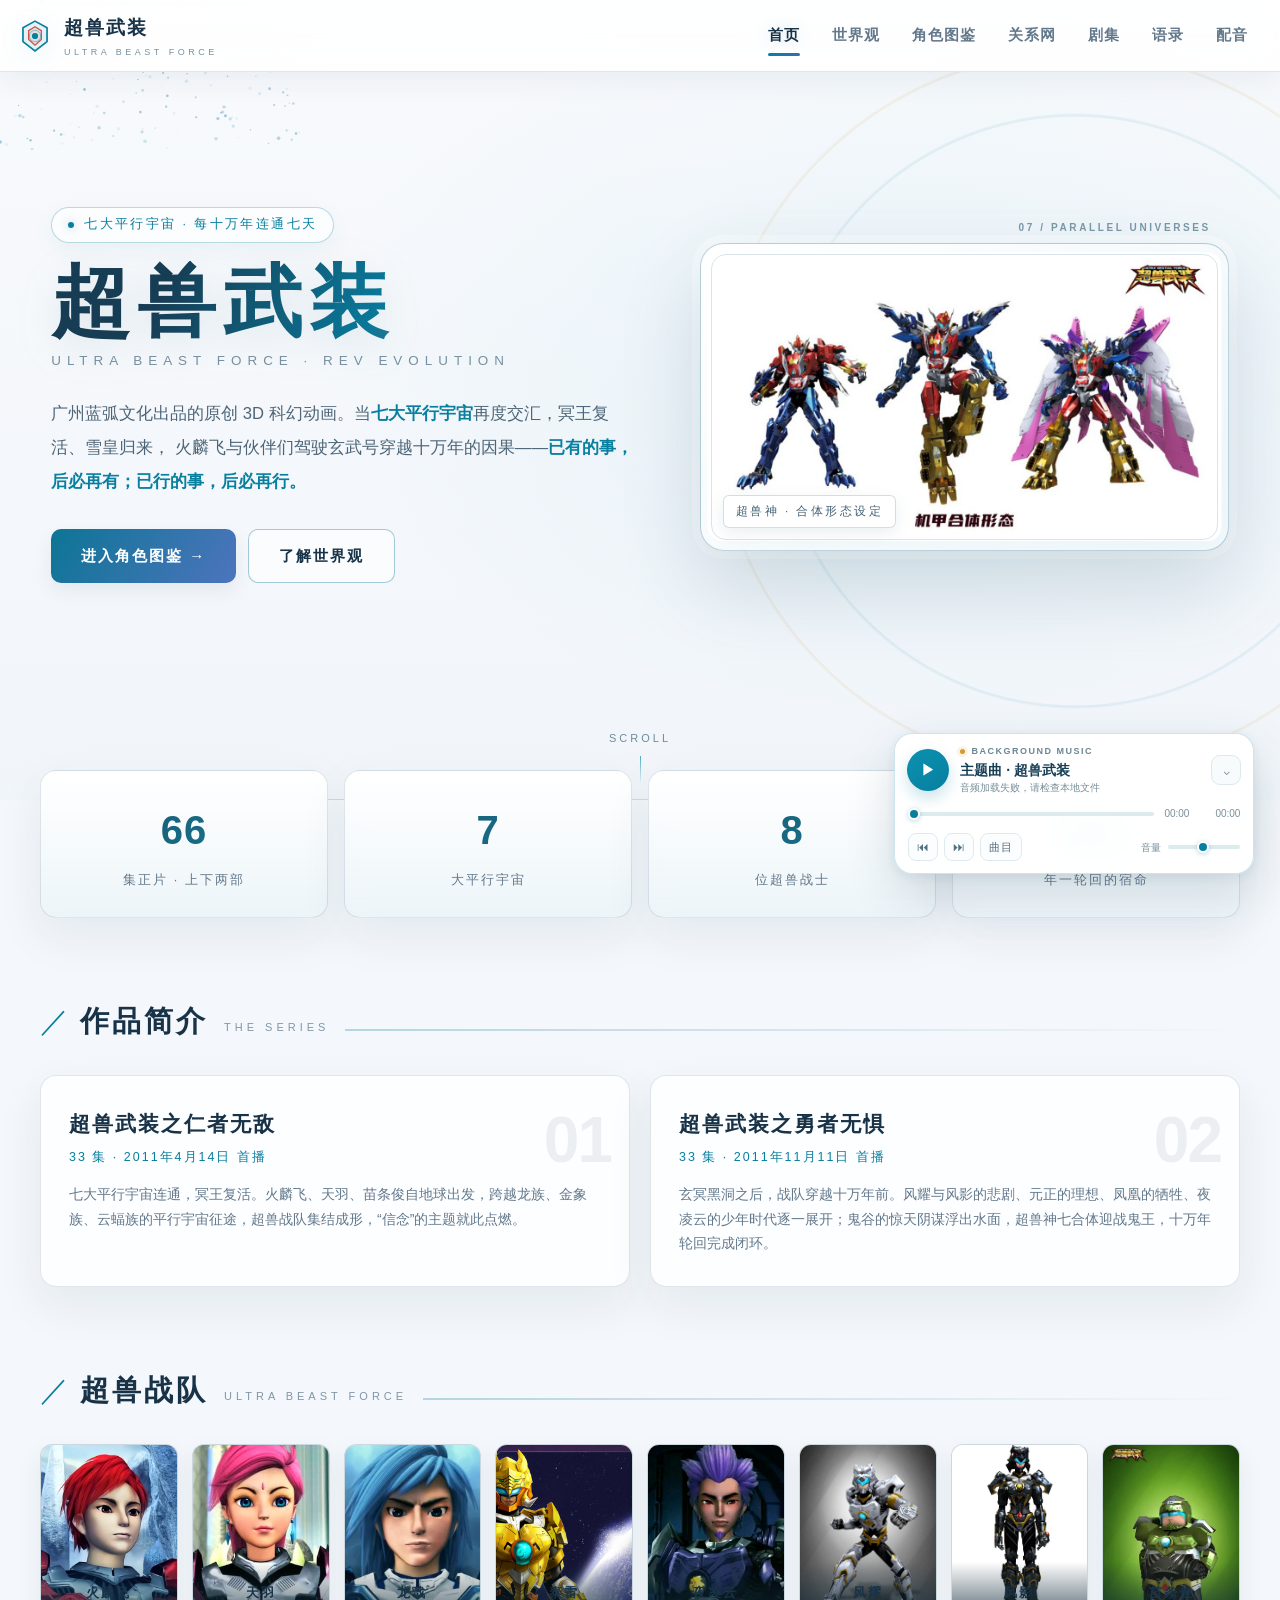
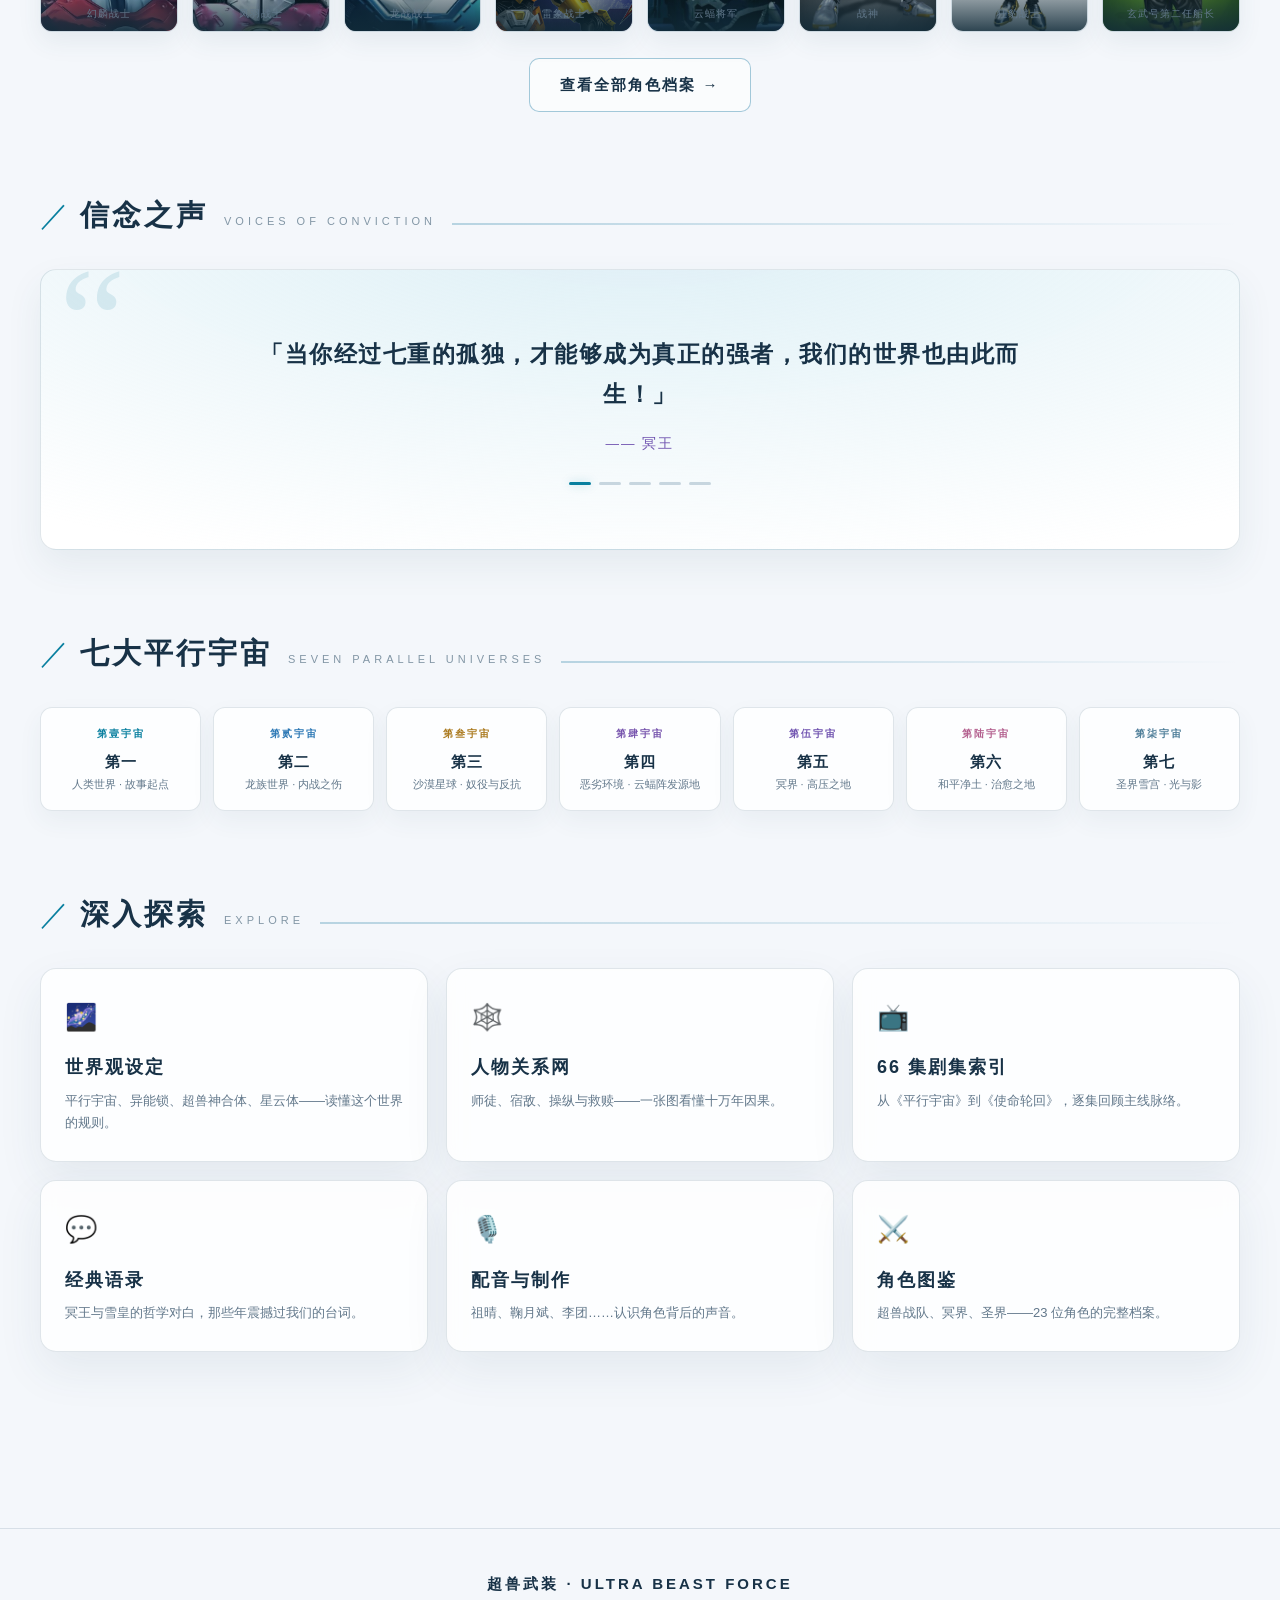
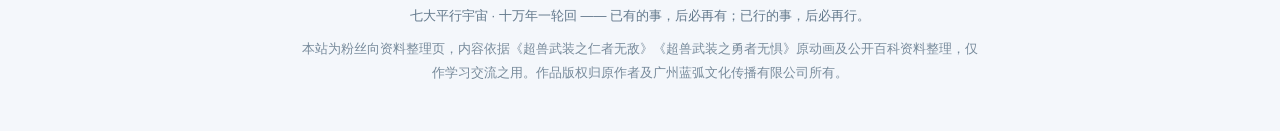
==== commit 81eb3f81: "新增全站背景音乐播放器" ====
--- a/index.html
+++ b/index.html
@@ -5,7 +5,7 @@
 <meta name="viewport" content="width=device-width, initial-scale=1.0">
 <title>超兽武装 · Ultra Beast Force | 首页</title>
 <meta name="description" content="《超兽武装》粉丝资料站——七大平行宇宙、十万年轮回、超兽战队全角色图鉴与经典语录。">
-<link rel="stylesheet" href="assets/css/style.css?v=20260815.10">
+<link rel="stylesheet" href="assets/css/style.css?v=20260815.16">
 <link rel="icon" href="data:image/svg+xml,<svg xmlns='http://www.w3.org/2000/svg' viewBox='0 0 48 48'><path d='M24 3 L41 12.5 V32 L24 45 L7 32 V12.5 Z' fill='%23f4f7fb' stroke='%23087f9f' stroke-width='3'/><circle cx='24' cy='24' r='6' fill='%23087f9f'/></svg>">
 </head>
 <body data-page="home">
@@ -109,9 +109,9 @@
 
 </main>
 
-<script src="assets/js/data.js?v=20260815.10"></script>
-<script src="assets/js/baike-data.js?v=20260815.10"></script>
-<script src="assets/js/main.js?v=20260815.10"></script>
+<script src="assets/js/data.js?v=20260815.16"></script>
+<script src="assets/js/baike-data.js?v=20260815.16"></script>
+<script src="assets/js/main.js?v=20260815.16"></script>
 </body>
 </html>
 
@@ -123,3 +123,4 @@
 
 
 
+
--- a/assets/css/style.css
+++ b/assets/css/style.css
@@ -1048,3 +1048,76 @@
   body[data-page="relations"] .rel-side{padding:18px}
   body[data-page="relations"] .mobile-rel-hint{display:inline}
 }
+
+/* ============================================================
+   全站背景音乐播放器 · 浅色悬浮面板
+   ============================================================ */
+.bgm-player{
+  position:fixed;
+  right:clamp(14px,2vw,28px);
+  bottom:clamp(14px,2vw,26px);
+  z-index:140;
+  width:min(360px,calc(100vw - 28px));
+  color:var(--text);
+  background:rgba(255,255,255,.94);
+  border:1px solid rgba(8,127,159,.20);
+  border-radius:18px;
+  box-shadow:0 18px 48px rgba(38,78,98,.18),0 3px 12px rgba(38,78,98,.08);
+  backdrop-filter:blur(18px);
+  -webkit-backdrop-filter:blur(18px);
+  overflow:hidden;
+  transition:box-shadow .25s ease,transform .25s ease,border-color .25s ease;
+}
+.bgm-player:hover{border-color:rgba(8,127,159,.36);box-shadow:0 22px 58px rgba(38,78,98,.22),0 4px 14px rgba(38,78,98,.10)}
+.bgm-player.is-playing{border-color:rgba(8,127,159,.34)}
+.bgm-head{display:flex;align-items:center;gap:11px;padding:12px 12px 11px}
+.bgm-play{flex:none;width:42px;height:42px;border-radius:50%;border:1px solid rgba(8,127,159,.24);background:linear-gradient(145deg,#0b91b0,#087f9f);color:#fff;box-shadow:0 7px 16px rgba(8,127,159,.22);font-size:15px;line-height:1;cursor:pointer;transition:transform .2s ease,box-shadow .2s ease,background .2s ease}
+.bgm-play:hover{transform:translateY(-1px);box-shadow:0 10px 20px rgba(8,127,159,.30)}
+.bgm-play:active{transform:translateY(0) scale(.96)}
+.bgm-meta{min-width:0;flex:1;line-height:1.3}
+.bgm-kicker{display:flex;align-items:center;gap:6px;color:#6a8794;font-size:9px;letter-spacing:1.5px;font-weight:800}
+.bgm-kicker i{display:inline-block;width:5px;height:5px;border-radius:50%;background:#d59a28;box-shadow:0 0 0 3px rgba(213,154,40,.12)}
+.bgm-player.is-playing .bgm-kicker i{background:#0b91b0;box-shadow:0 0 0 3px rgba(11,145,176,.13);animation:bgmPulse 1.5s ease-in-out infinite}
+@keyframes bgmPulse{50%{transform:scale(.72);opacity:.45}}
+.bgm-title{margin-top:3px;overflow:hidden;text-overflow:ellipsis;white-space:nowrap;font-size:14px;font-weight:800;color:#173f56}
+.bgm-status{margin-top:2px;overflow:hidden;text-overflow:ellipsis;white-space:nowrap;color:#78909b;font-size:10px}
+.bgm-icon-btn,.bgm-control-btn{font-family:var(--font);cursor:pointer}
+.bgm-collapse{flex:none;width:30px;height:30px;border:1px solid #dce9ed;border-radius:9px;background:#f8fbfc;color:#66818e;font-size:17px;line-height:1;transition:color .2s,border-color .2s,background .2s}
+.bgm-collapse:hover{color:var(--cyan);border-color:rgba(8,127,159,.35);background:#edf8fa}
+.bgm-body{padding:0 13px 12px;transition:opacity .2s ease,max-height .25s ease,padding .25s ease}
+.bgm-player.is-collapsed .bgm-body{display:none}
+.bgm-progress-row{display:flex;align-items:center;gap:10px}
+.bgm-progress{--bgm-progress:0%;flex:1;min-width:0;height:4px;appearance:none;-webkit-appearance:none;border-radius:99px;outline:none;background:linear-gradient(90deg,var(--cyan) 0 var(--bgm-progress),#dcebee var(--bgm-progress) 100%);cursor:pointer}
+.bgm-progress::-webkit-slider-thumb,.bgm-volume-range::-webkit-slider-thumb{appearance:none;-webkit-appearance:none;width:12px;height:12px;border:2px solid #fff;border-radius:50%;background:var(--cyan);box-shadow:0 1px 5px rgba(8,127,159,.3);cursor:pointer}
+.bgm-progress::-moz-range-thumb,.bgm-volume-range::-moz-range-thumb{width:9px;height:9px;border:2px solid #fff;border-radius:50%;background:var(--cyan);box-shadow:0 1px 5px rgba(8,127,159,.3);cursor:pointer}
+.bgm-time{display:flex;justify-content:space-between;gap:5px;min-width:76px;color:#7b919a;font-size:10px;font-variant-numeric:tabular-nums}
+.bgm-controls{display:flex;align-items:center;justify-content:space-between;gap:12px;margin-top:11px}
+.bgm-track-controls{display:flex;align-items:center;gap:6px}
+.bgm-control-btn{height:28px;min-width:29px;padding:0 8px;border:1px solid #deeaed;border-radius:8px;background:#fbfdfe;color:#52717f;font-size:12px;line-height:1;transition:color .2s,border-color .2s,background .2s,transform .2s}
+.bgm-control-btn:hover{color:var(--cyan);border-color:rgba(8,127,159,.34);background:#eef9fb;transform:translateY(-1px)}
+.bgm-list-toggle{font-size:11px;letter-spacing:1px}
+.bgm-volume{display:flex;align-items:center;gap:7px;color:#77909b;font-size:10px;white-space:nowrap}
+.bgm-volume-range{width:72px;height:4px;appearance:none;-webkit-appearance:none;border-radius:99px;outline:none;background:#dcebee;cursor:pointer}
+.bgm-list{margin-top:11px;padding-top:8px;border-top:1px solid #e5eff1}
+.bgm-list[hidden]{display:none}
+.bgm-list-item{display:grid;grid-template-columns:26px minmax(0,1fr) auto;align-items:center;gap:8px;width:100%;padding:8px 7px;border:0;border-radius:8px;background:transparent;color:#557482;text-align:left;font-family:var(--font);font-size:12px;cursor:pointer;transition:background .2s,color .2s}
+.bgm-list-item:hover{background:#eff9fb;color:var(--cyan)}
+.bgm-list-item.is-current{background:#eaf7f9;color:#087f9f;font-weight:700}
+.bgm-list-index{color:#9ab0b9;font-size:10px;font-variant-numeric:tabular-nums}
+.bgm-list-state{color:#9ab0b9;font-size:10px;font-weight:500}
+.bgm-list-item.is-current .bgm-list-state{color:#087f9f}
+.bgm-audio{position:absolute;width:1px;height:1px;opacity:0;pointer-events:none;clip:rect(0 0 0 0);clip-path:inset(50%);overflow:hidden}
+.bgm-player button:focus-visible,.bgm-player input:focus-visible{outline:2px solid #0b91b0;outline-offset:2px}
+
+@media (max-width:720px){
+  .bgm-player{right:12px;bottom:12px;width:min(350px,calc(100vw - 24px));border-radius:16px}
+  .bgm-head{padding:10px}
+  .bgm-body{padding:0 11px 11px}
+  .bgm-controls{gap:8px}
+  .bgm-volume span{display:none}
+}
+
+@media (prefers-reduced-motion:reduce){
+  .bgm-player,.bgm-play,.bgm-control-btn{transition:none}
+  .bgm-player.is-playing .bgm-kicker i{animation:none}
+}
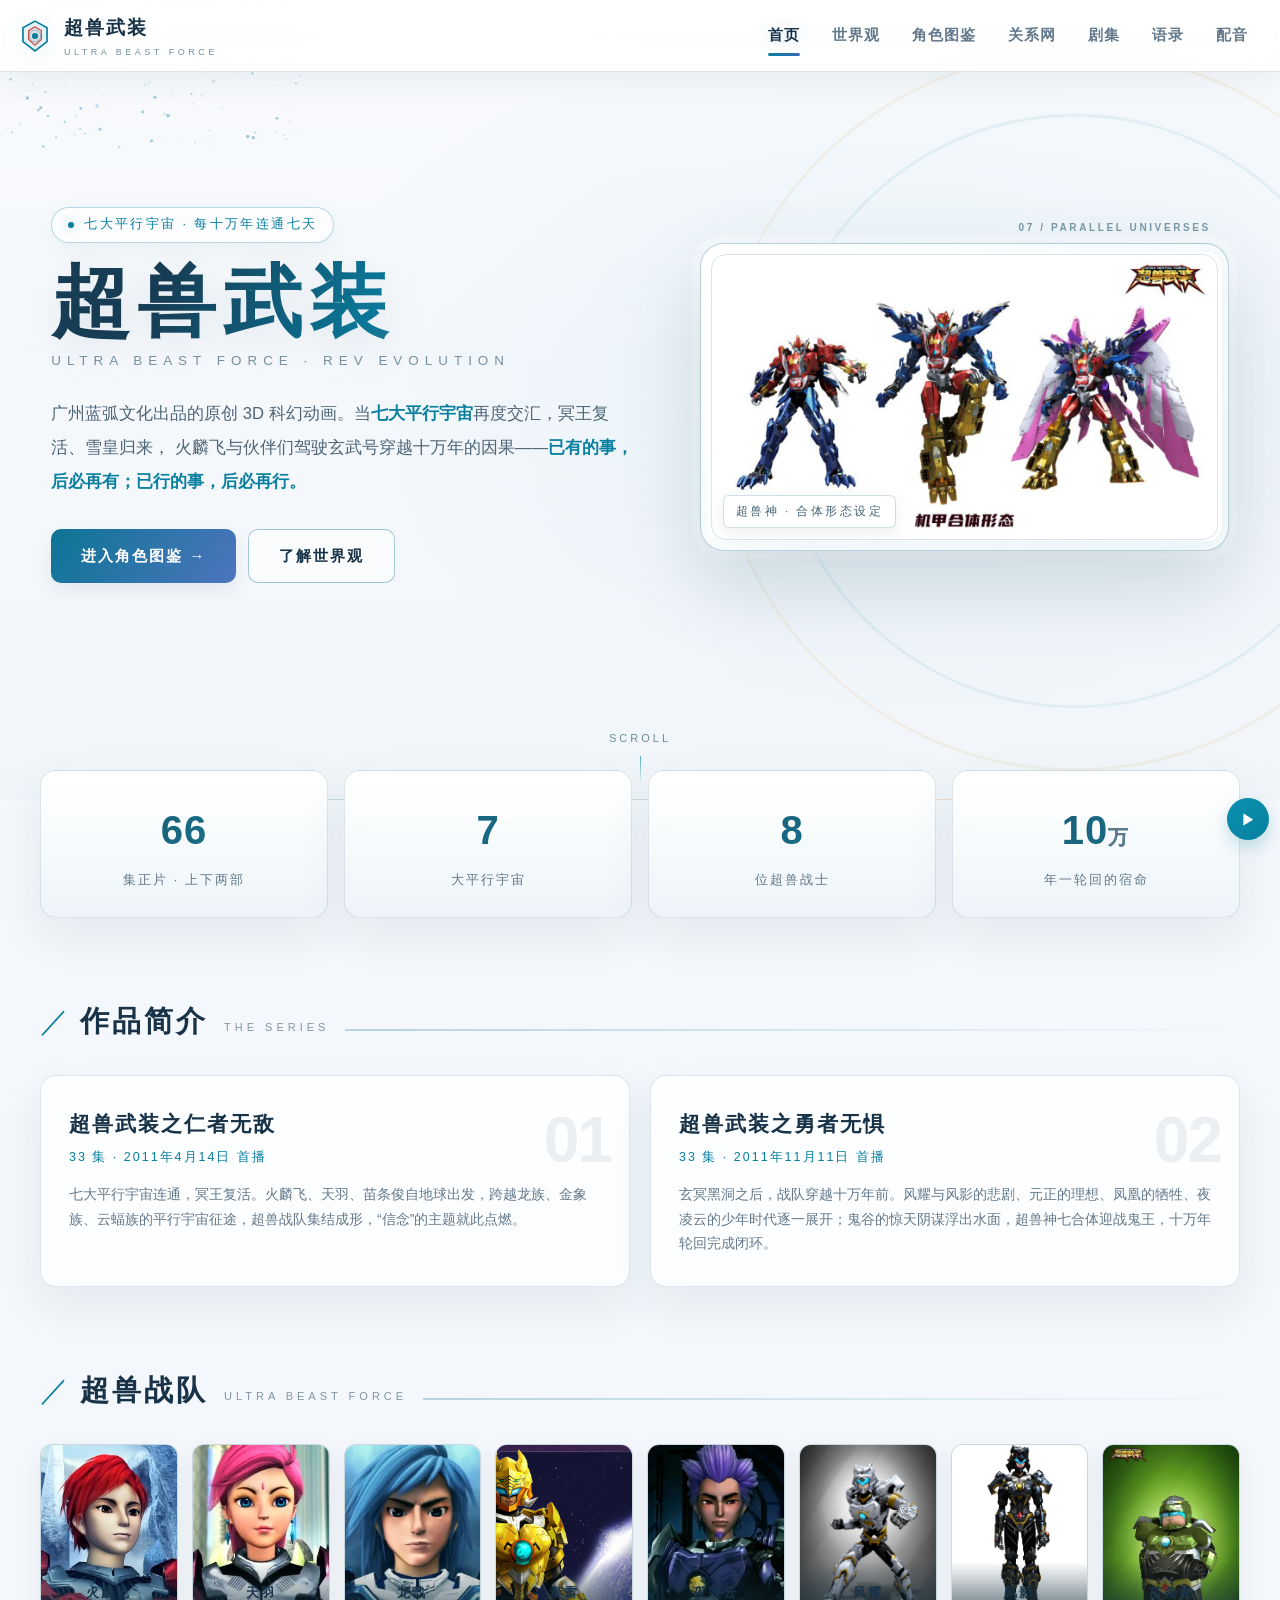
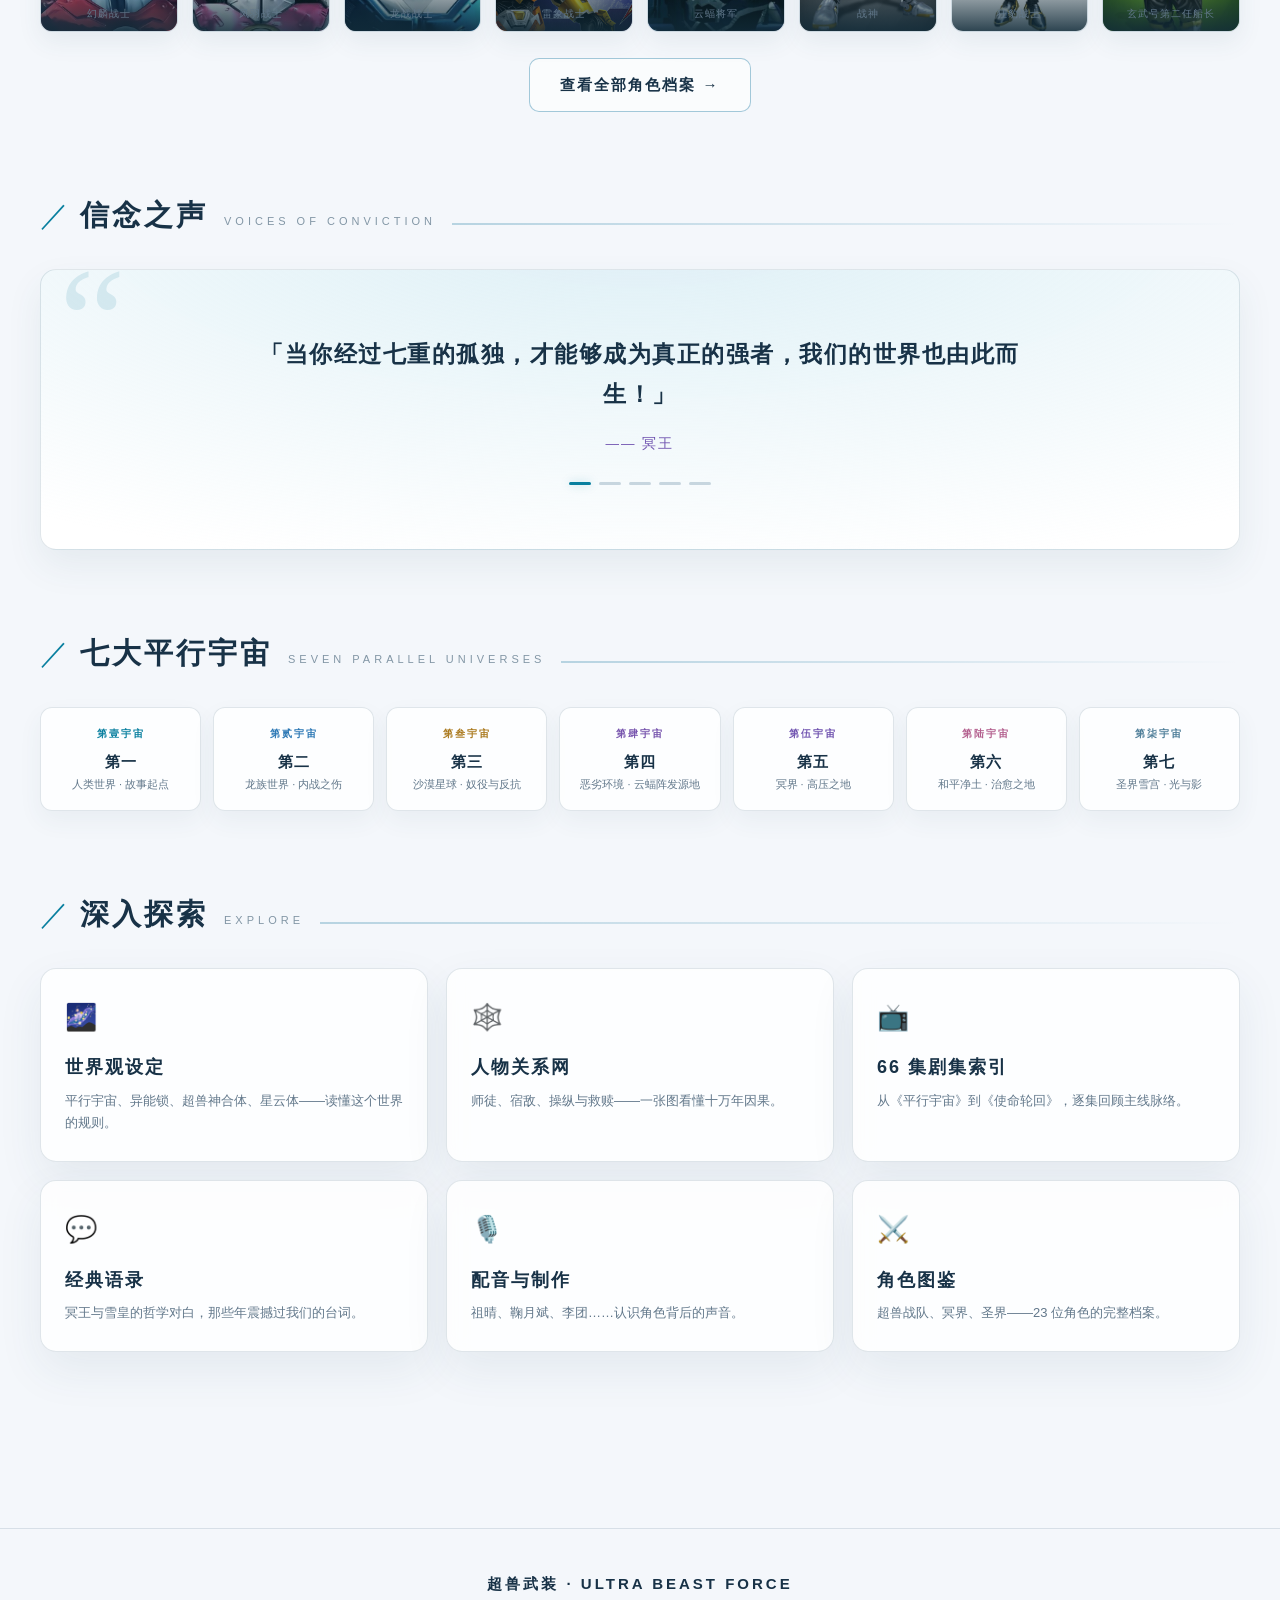
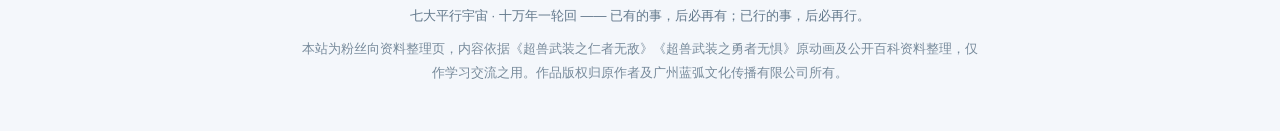
==== commit 3e2665fc: "优化背景音乐播放器贴边隐藏" ====
--- a/index.html
+++ b/index.html
@@ -5,7 +5,7 @@
 <meta name="viewport" content="width=device-width, initial-scale=1.0">
 <title>超兽武装 · Ultra Beast Force | 首页</title>
 <meta name="description" content="《超兽武装》粉丝资料站——七大平行宇宙、十万年轮回、超兽战队全角色图鉴与经典语录。">
-<link rel="stylesheet" href="assets/css/style.css?v=20260815.16">
+<link rel="stylesheet" href="assets/css/style.css?v=20260815.20">
 <link rel="icon" href="data:image/svg+xml,<svg xmlns='http://www.w3.org/2000/svg' viewBox='0 0 48 48'><path d='M24 3 L41 12.5 V32 L24 45 L7 32 V12.5 Z' fill='%23f4f7fb' stroke='%23087f9f' stroke-width='3'/><circle cx='24' cy='24' r='6' fill='%23087f9f'/></svg>">
 </head>
 <body data-page="home">
@@ -109,9 +109,9 @@
 
 </main>
 
-<script src="assets/js/data.js?v=20260815.16"></script>
-<script src="assets/js/baike-data.js?v=20260815.16"></script>
-<script src="assets/js/main.js?v=20260815.16"></script>
+<script src="assets/js/data.js?v=20260815.20"></script>
+<script src="assets/js/baike-data.js?v=20260815.20"></script>
+<script src="assets/js/main.js?v=20260815.20"></script>
 </body>
 </html>
 
@@ -124,3 +124,7 @@
 
 
 
+
+
+
+
--- a/assets/css/style.css
+++ b/assets/css/style.css
@@ -1121,3 +1121,34 @@
   .bgm-player,.bgm-play,.bgm-control-btn{transition:none}
   .bgm-player.is-playing .bgm-kicker i{animation:none}
 }
+
+
+/* ============================================================
+   背景音乐贴边隐藏 · 悬停 / 聚焦时展开
+   ============================================================ */
+.bgm-player{
+  right:0;
+  bottom:clamp(18px,5vh,56px);
+  border-radius:18px 0 0 18px;
+  transform:translateX(calc(100% - 66px));
+  transition:transform .32s cubic-bezier(.2,.78,.2,1),box-shadow .25s ease,border-color .25s ease;
+}
+.bgm-player.is-revealed{
+  transform:translateX(0);
+}
+.bgm-player:hover{border-color:rgba(8,127,159,.36);box-shadow:0 22px 58px rgba(38,78,98,.22),0 4px 14px rgba(38,78,98,.10)}
+.bgm-player .bgm-head{padding-left:12px}
+.bgm-player:not(.is-revealed){background:transparent;border-color:transparent;box-shadow:none;backdrop-filter:none;-webkit-backdrop-filter:none;overflow:visible}
+.bgm-player:not(.is-revealed) .bgm-body{display:none}
+.bgm-player:not(.is-revealed) .bgm-meta,.bgm-player:not(.is-revealed) .bgm-collapse{visibility:hidden;pointer-events:none}
+
+@media (max-width:720px){
+  .bgm-player{
+    right:0;
+    bottom:18px;
+    width:min(350px,calc(100vw - 12px));
+    border-radius:16px 0 0 16px;
+    transform:translateX(calc(100% - 62px));
+  }
+  .bgm-player.is-revealed{transform:translateX(0)}
+}
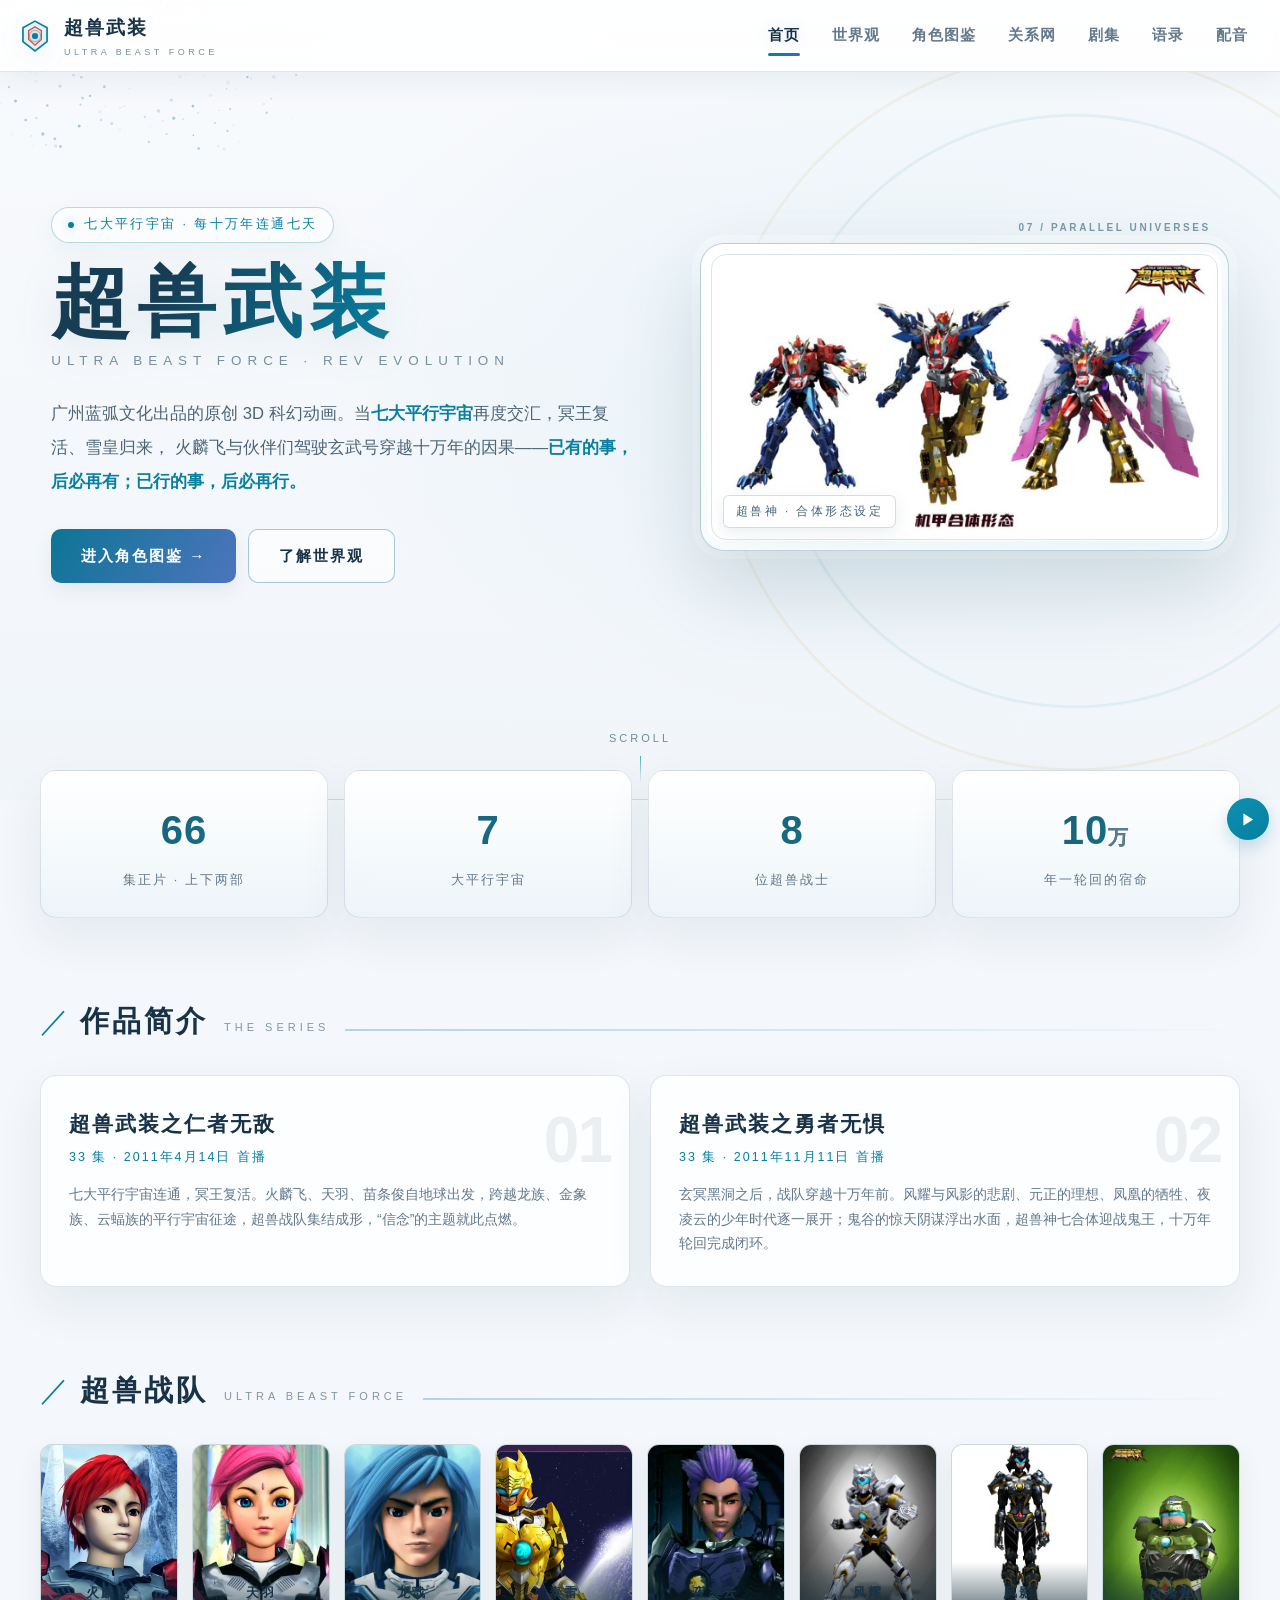
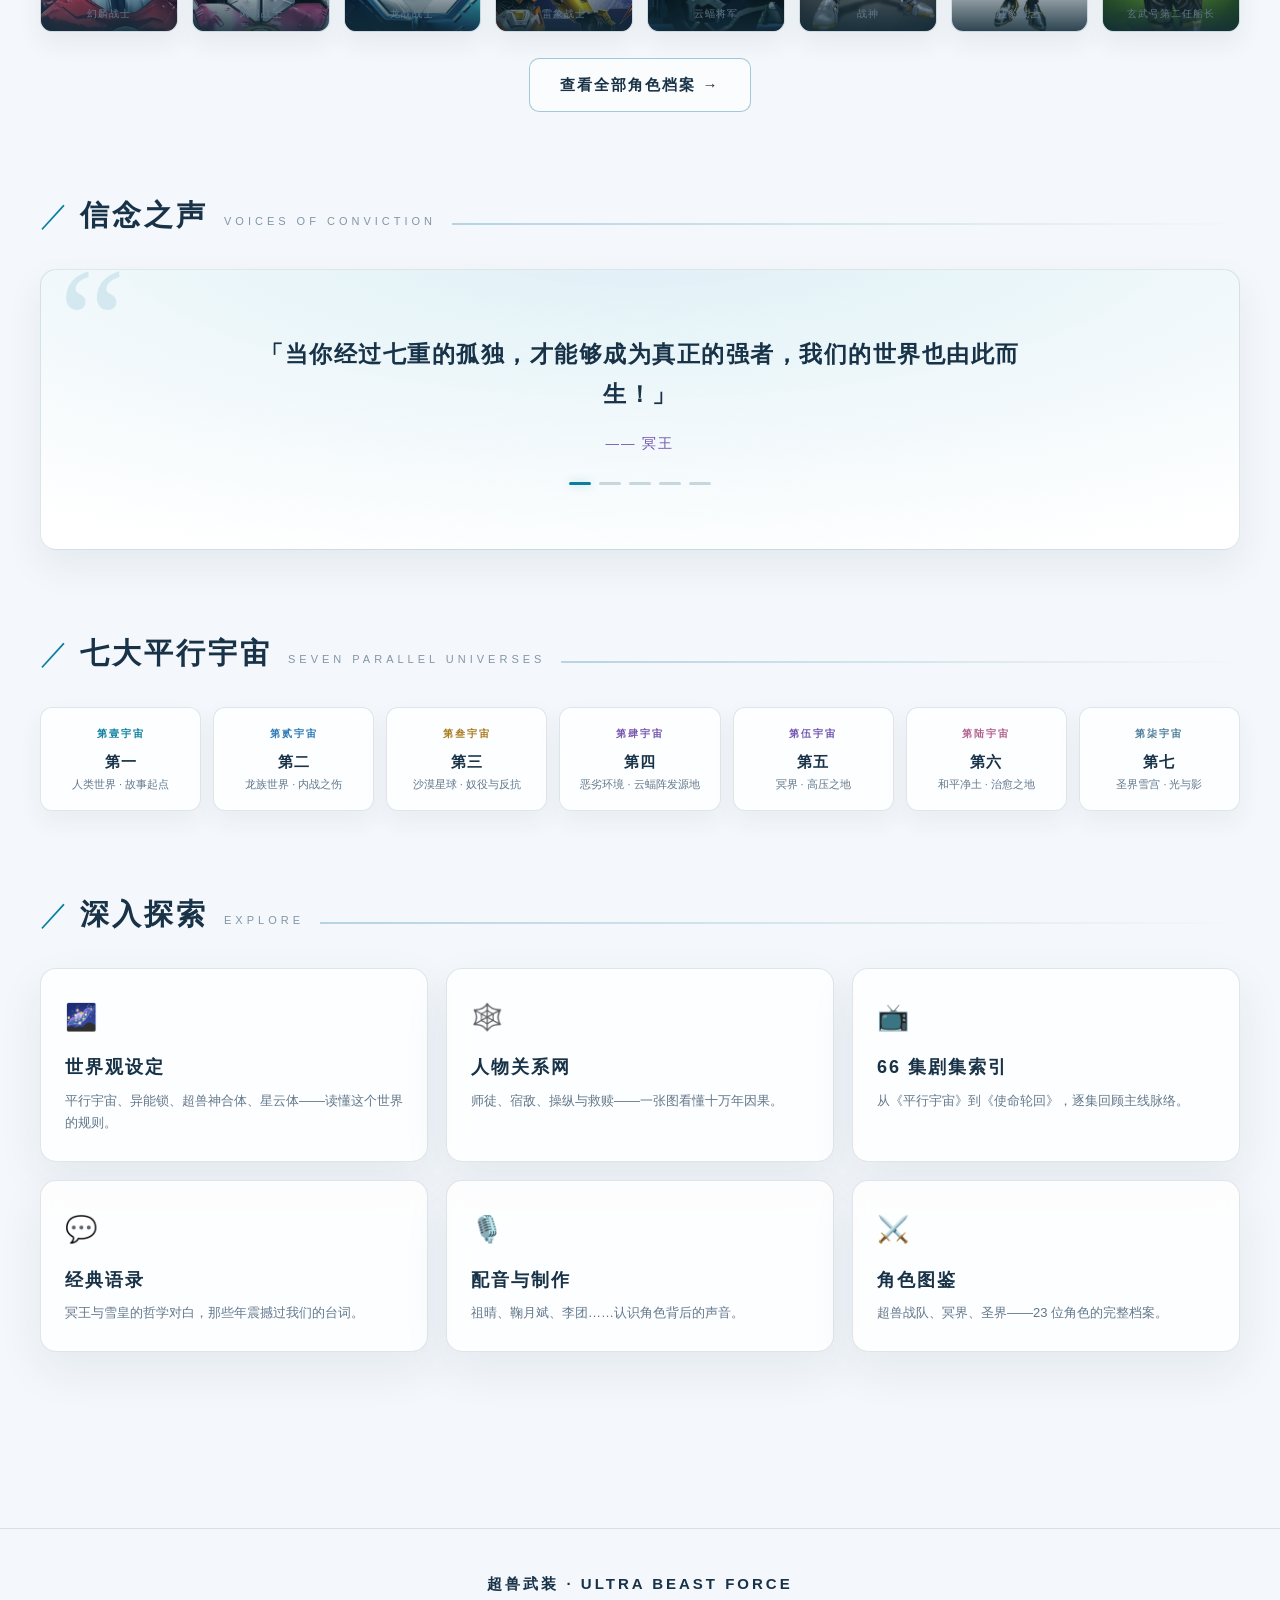
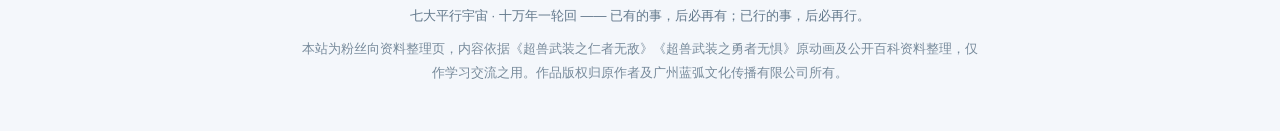
==== commit 6708d3a5: "优化静态资源缓存与媒体加载" ====
--- a/index.html
+++ b/index.html
@@ -5,7 +5,7 @@
 <meta name="viewport" content="width=device-width, initial-scale=1.0">
 <title>超兽武装 · Ultra Beast Force | 首页</title>
 <meta name="description" content="《超兽武装》粉丝资料站——七大平行宇宙、十万年轮回、超兽战队全角色图鉴与经典语录。">
-<link rel="stylesheet" href="assets/css/style.css?v=20260815.20">
+<link rel="stylesheet" href="assets/css/style.css?v=20260815.21">
 <link rel="icon" href="data:image/svg+xml,<svg xmlns='http://www.w3.org/2000/svg' viewBox='0 0 48 48'><path d='M24 3 L41 12.5 V32 L24 45 L7 32 V12.5 Z' fill='%23f4f7fb' stroke='%23087f9f' stroke-width='3'/><circle cx='24' cy='24' r='6' fill='%23087f9f'/></svg>">
 </head>
 <body data-page="home">
@@ -109,22 +109,8 @@
 
 </main>
 
-<script src="assets/js/data.js?v=20260815.20"></script>
-<script src="assets/js/baike-data.js?v=20260815.20"></script>
-<script src="assets/js/main.js?v=20260815.20"></script>
+<script src="assets/js/data.js?v=20260815.21"></script>
+<script src="assets/js/baike-data.js?v=20260815.21"></script>
+<script src="assets/js/main.js?v=20260815.21"></script>
 </body>
 </html>
-
-
-
-
-
-
-
-
-
-
-
-
-
-
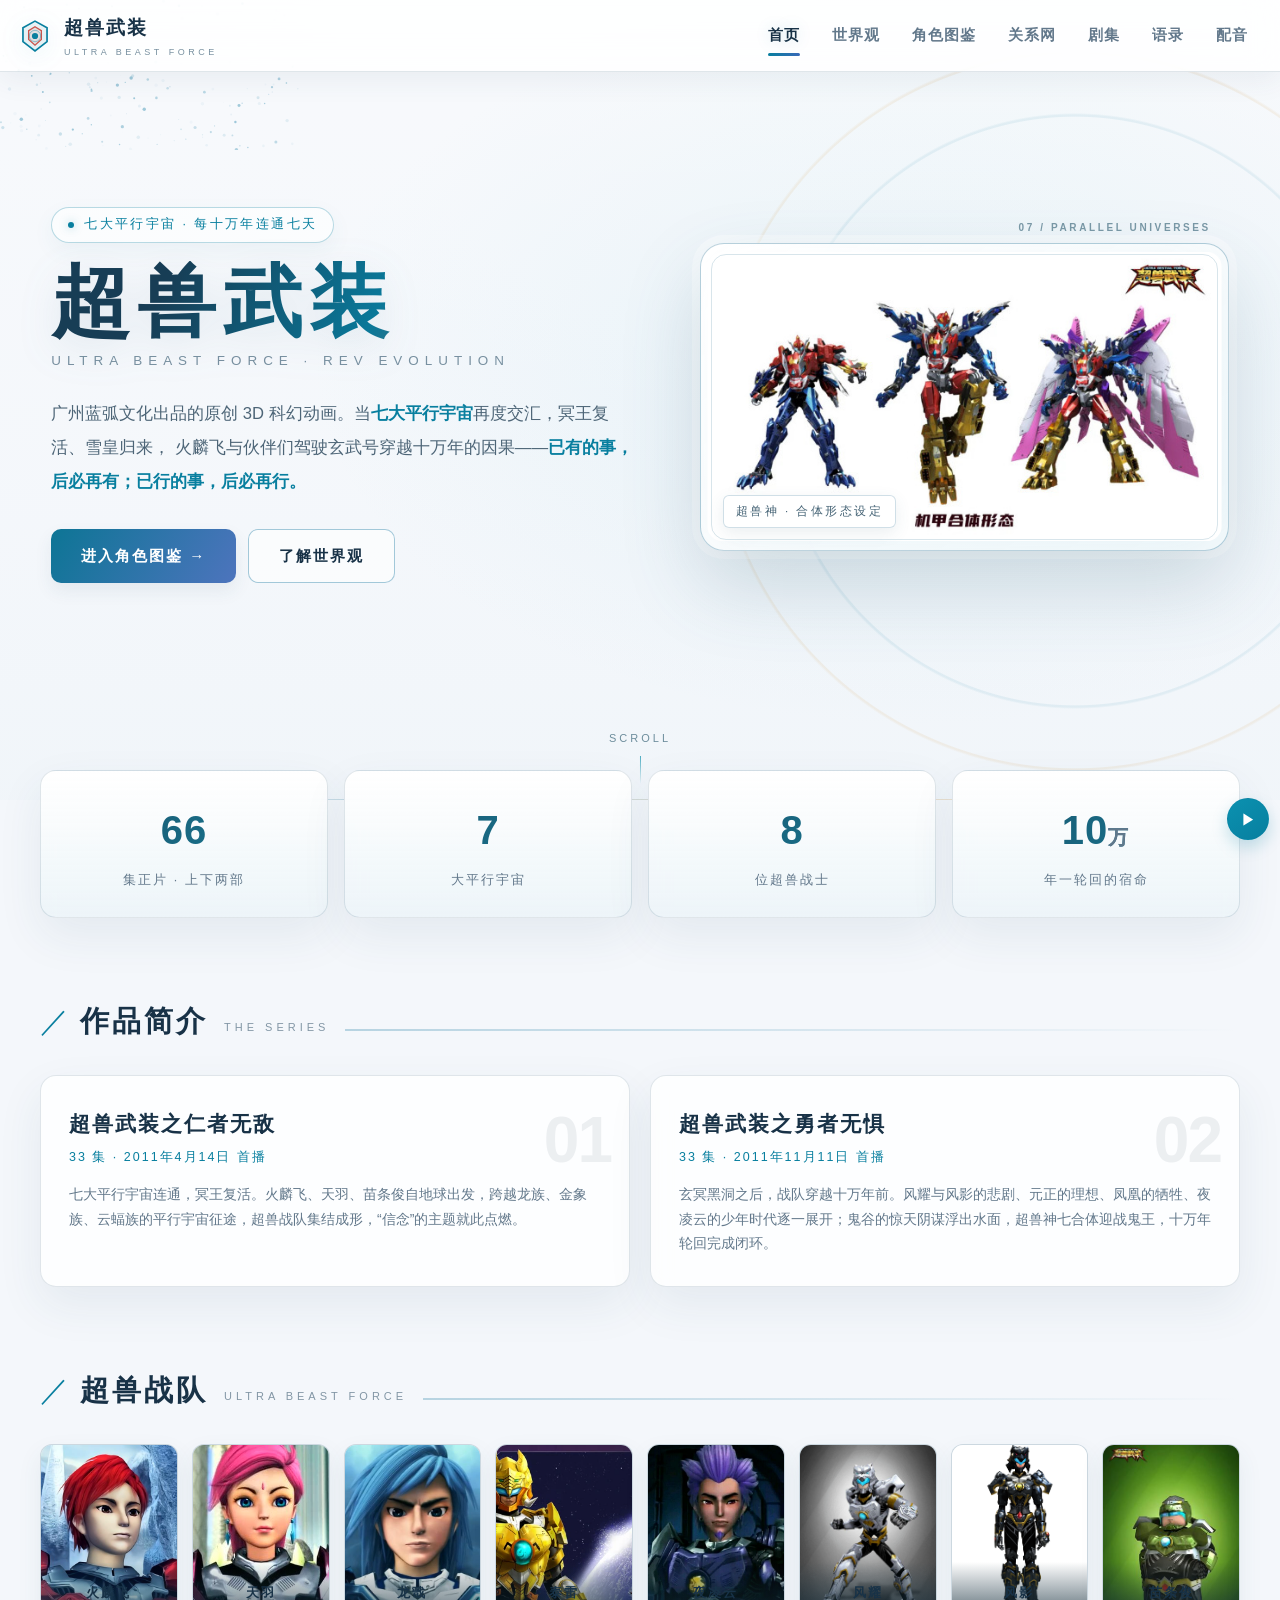
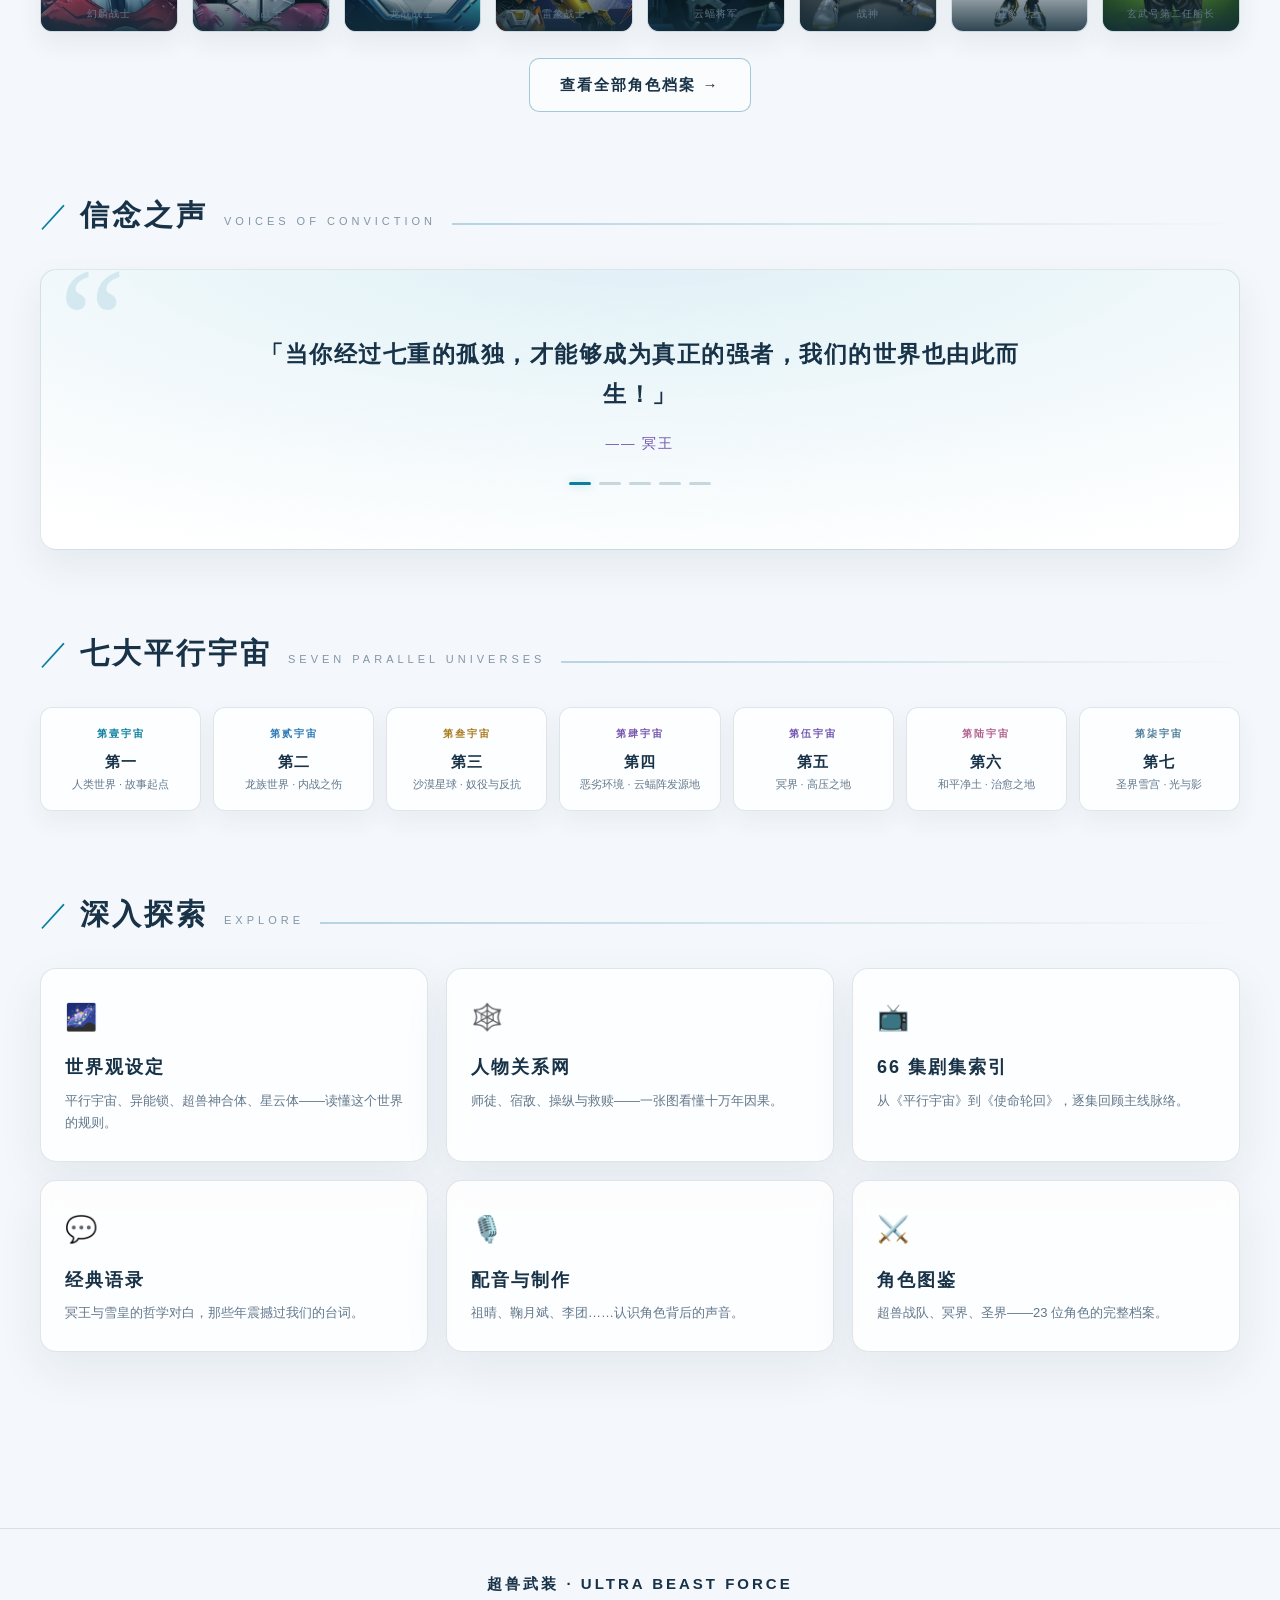
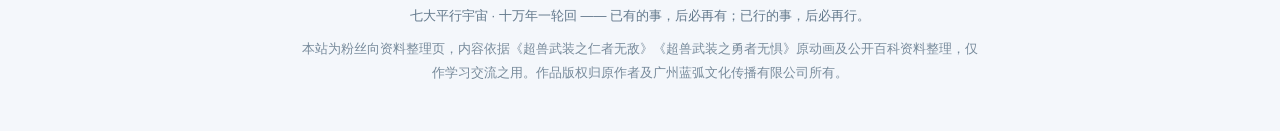
==== commit 1850a135: "压缩背景音乐资源" ====
--- a/index.html
+++ b/index.html
@@ -5,7 +5,7 @@
 <meta name="viewport" content="width=device-width, initial-scale=1.0">
 <title>超兽武装 · Ultra Beast Force | 首页</title>
 <meta name="description" content="《超兽武装》粉丝资料站——七大平行宇宙、十万年轮回、超兽战队全角色图鉴与经典语录。">
-<link rel="stylesheet" href="assets/css/style.css?v=20260815.21">
+<link rel="stylesheet" href="assets/css/style.css?v=20260815.22">
 <link rel="icon" href="data:image/svg+xml,<svg xmlns='http://www.w3.org/2000/svg' viewBox='0 0 48 48'><path d='M24 3 L41 12.5 V32 L24 45 L7 32 V12.5 Z' fill='%23f4f7fb' stroke='%23087f9f' stroke-width='3'/><circle cx='24' cy='24' r='6' fill='%23087f9f'/></svg>">
 </head>
 <body data-page="home">
@@ -109,8 +109,8 @@
 
 </main>
 
-<script src="assets/js/data.js?v=20260815.21"></script>
-<script src="assets/js/baike-data.js?v=20260815.21"></script>
-<script src="assets/js/main.js?v=20260815.21"></script>
+<script src="assets/js/data.js?v=20260815.22"></script>
+<script src="assets/js/baike-data.js?v=20260815.22"></script>
+<script src="assets/js/main.js?v=20260815.22"></script>
 </body>
 </html>
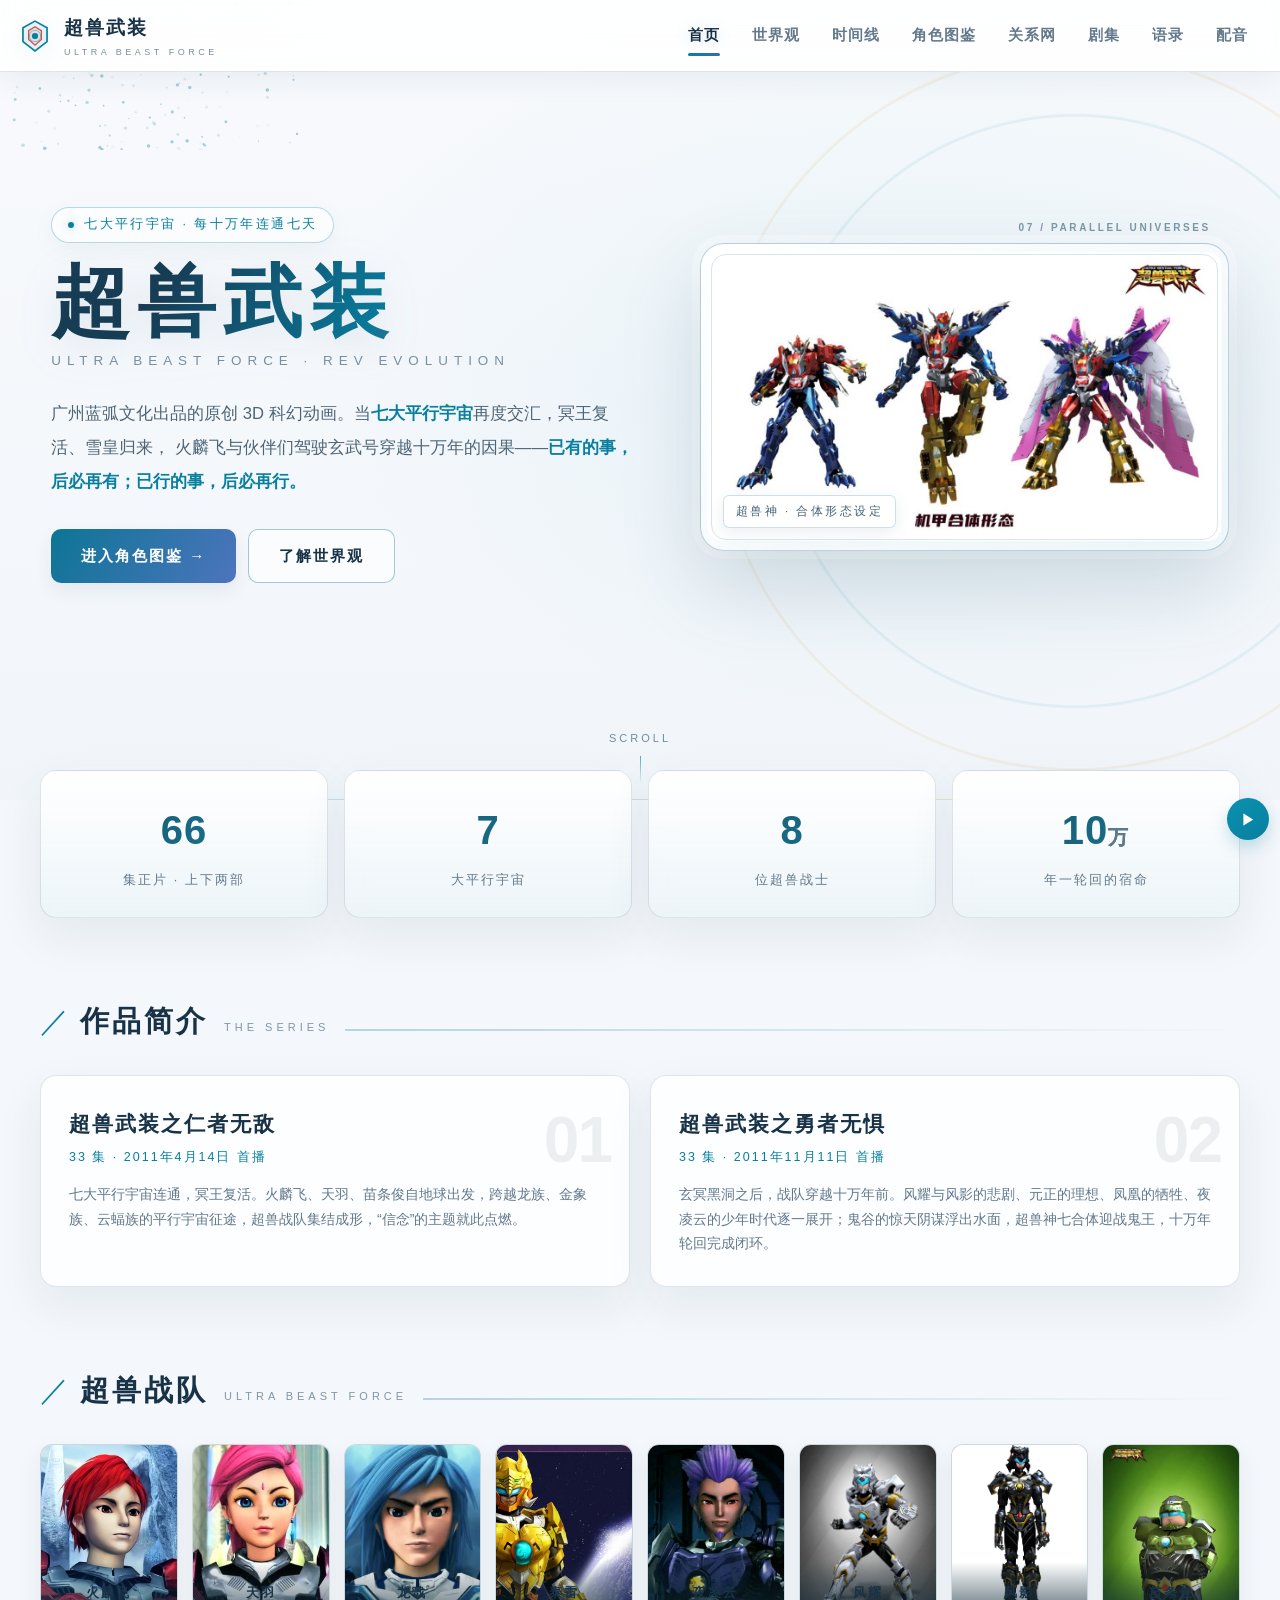
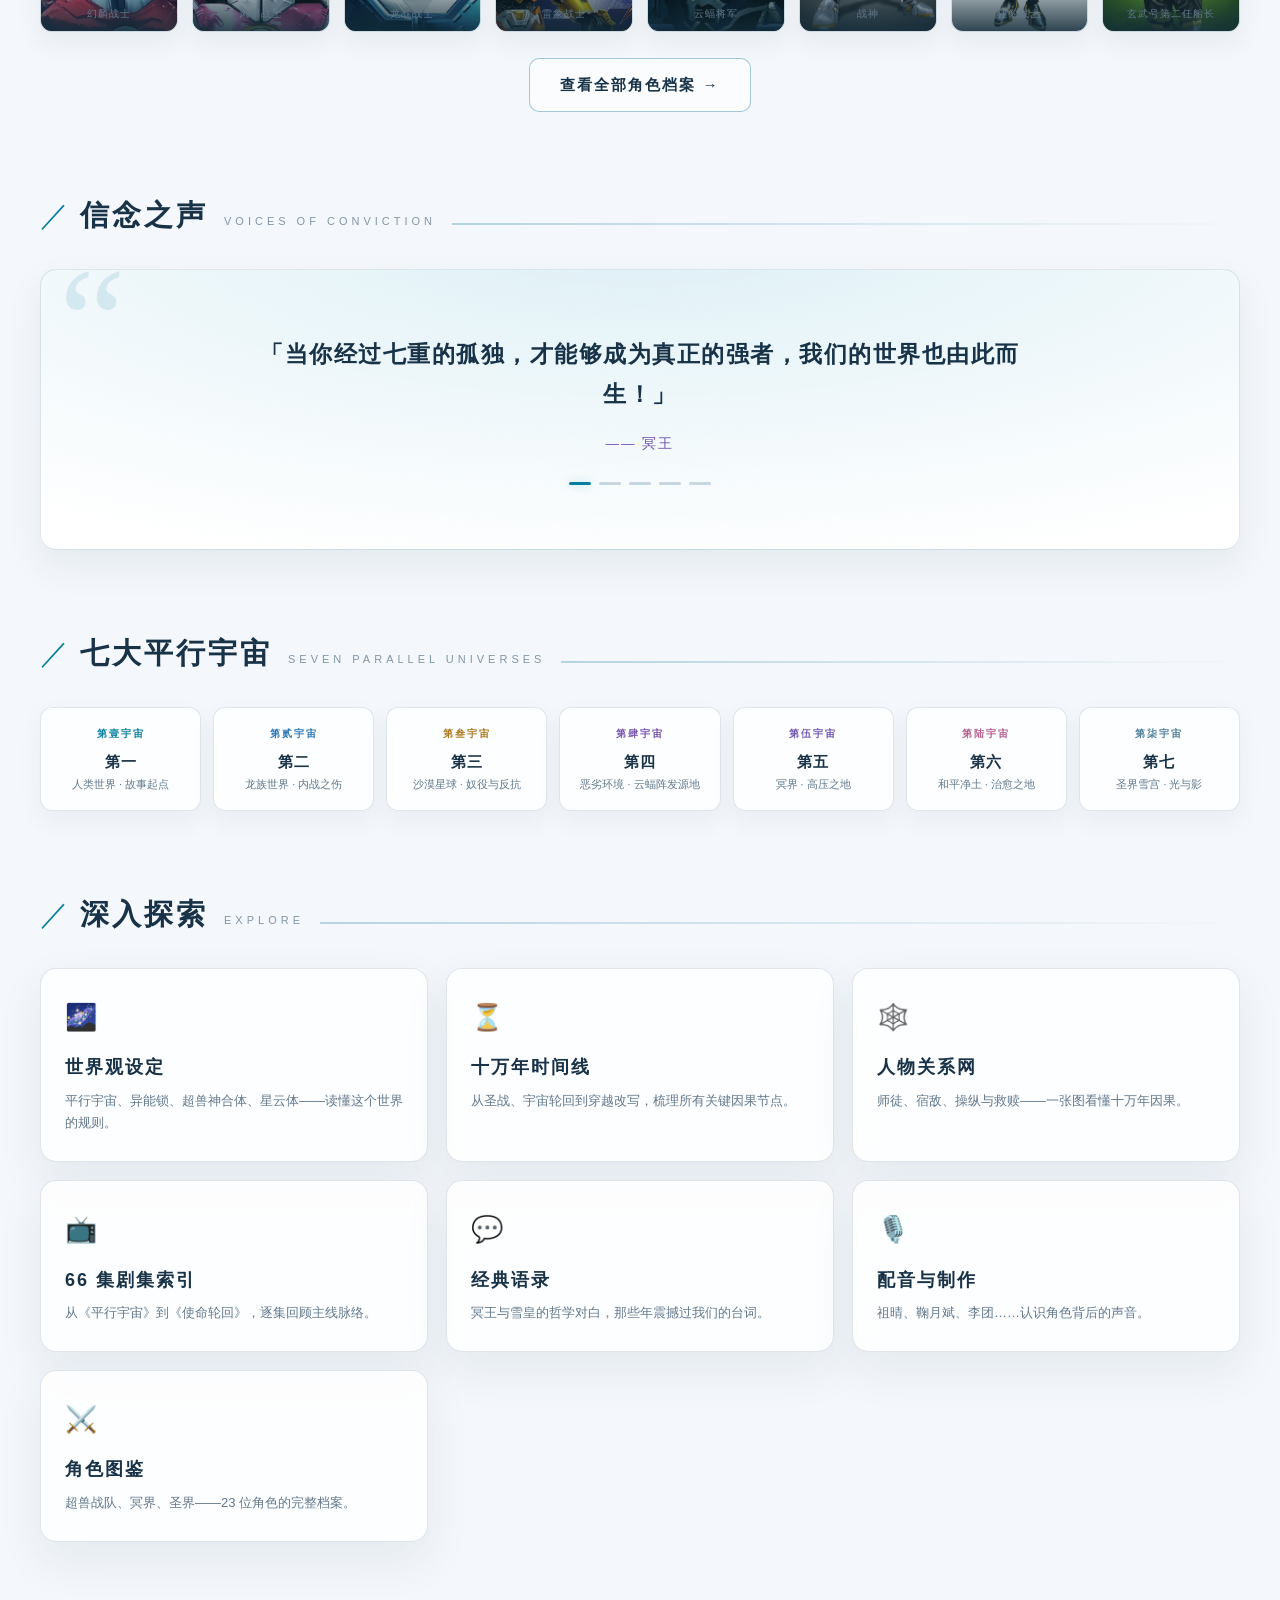
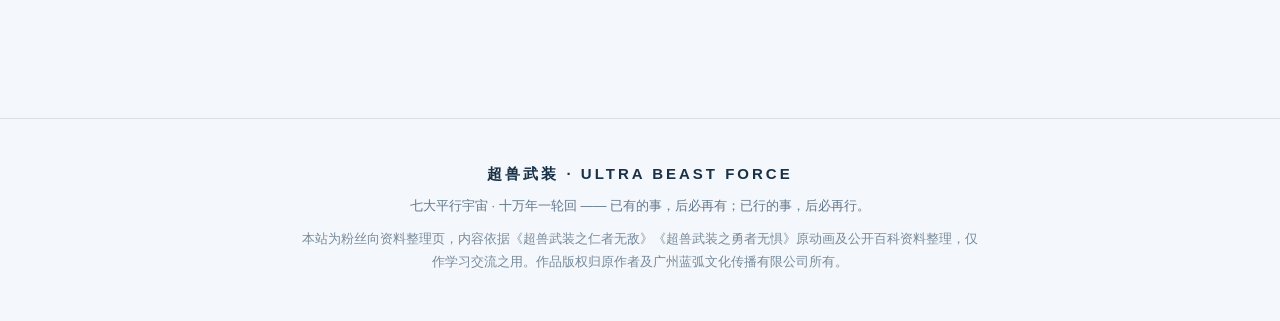
==== commit 3448f86d: "新增十万年时间线并优化页面" ====
--- a/index.html
+++ b/index.html
@@ -5,7 +5,7 @@
 <meta name="viewport" content="width=device-width, initial-scale=1.0">
 <title>超兽武装 · Ultra Beast Force | 首页</title>
 <meta name="description" content="《超兽武装》粉丝资料站——七大平行宇宙、十万年轮回、超兽战队全角色图鉴与经典语录。">
-<link rel="stylesheet" href="assets/css/style.css?v=20260815.22">
+<link rel="stylesheet" href="assets/css/style.css?v=20260816.03">
 <link rel="icon" href="data:image/svg+xml,<svg xmlns='http://www.w3.org/2000/svg' viewBox='0 0 48 48'><path d='M24 3 L41 12.5 V32 L24 45 L7 32 V12.5 Z' fill='%23f4f7fb' stroke='%23087f9f' stroke-width='3'/><circle cx='24' cy='24' r='6' fill='%23087f9f'/></svg>">
 </head>
 <body data-page="home">
@@ -99,6 +99,7 @@
     <div class="sec-head reveal"><h2>深入探索</h2><span class="en">EXPLORE</span><div class="line"></div></div>
     <div class="entry-grid">
       <a class="entry-card reveal" href="world.html"><span class="go">→</span><div class="ic">🌌</div><h3>世界观设定</h3><p>平行宇宙、异能锁、超兽神合体、星云体——读懂这个世界的规则。</p></a>
+      <a class="entry-card reveal" href="timeline.html"><span class="go">→</span><div class="ic">⏳</div><h3>十万年时间线</h3><p>从圣战、宇宙轮回到穿越改写，梳理所有关键因果节点。</p></a>
       <a class="entry-card reveal" href="relations.html"><span class="go">→</span><div class="ic">🕸️</div><h3>人物关系网</h3><p>师徒、宿敌、操纵与救赎——一张图看懂十万年因果。</p></a>
       <a class="entry-card reveal" href="episodes.html"><span class="go">→</span><div class="ic">📺</div><h3>66 集剧集索引</h3><p>从《平行宇宙》到《使命轮回》，逐集回顾主线脉络。</p></a>
       <a class="entry-card reveal" href="quotes.html"><span class="go">→</span><div class="ic">💬</div><h3>经典语录</h3><p>冥王与雪皇的哲学对白，那些年震撼过我们的台词。</p></a>
@@ -109,8 +110,8 @@
 
 </main>
 
-<script src="assets/js/data.js?v=20260815.22"></script>
+<script src="assets/js/data.js?v=20260816.01"></script>
 <script src="assets/js/baike-data.js?v=20260815.22"></script>
-<script src="assets/js/main.js?v=20260815.22"></script>
+<script src="assets/js/main.js?v=20260816.03"></script>
 </body>
 </html>
--- a/assets/css/style.css
+++ b/assets/css/style.css
@@ -1152,3 +1152,124 @@
   }
   .bgm-player.is-revealed{transform:translateX(0)}
 }
+
+/* ============================================================
+   十万年时间线 · 因果叙事布局
+   ============================================================ */
+.timeline-page{max-width:1320px}
+.timeline-intro{
+  position:relative;display:flex;align-items:center;justify-content:space-between;gap:30px;
+  min-height:220px;padding:34px 42px;overflow:hidden;
+  background:linear-gradient(120deg,rgba(255,255,255,.92),rgba(237,248,250,.88));
+  border-color:rgba(8,127,159,.18);box-shadow:0 22px 54px rgba(37,77,108,.09)
+}
+.timeline-intro::before{content:"";position:absolute;inset:0 auto 0 0;width:5px;background:linear-gradient(180deg,var(--cyan),#79b8d0 55%,var(--red))}
+.timeline-intro::after{content:"";position:absolute;width:330px;height:330px;right:-90px;top:-118px;border:1px solid rgba(8,127,159,.12);border-radius:50%;box-shadow:0 0 0 20px rgba(8,127,159,.025),0 0 0 42px rgba(8,127,159,.018);pointer-events:none}
+.timeline-intro-copy{position:relative;z-index:1;flex:1;min-width:0;max-width:920px}
+.timeline-kicker,.timeline-aside-kicker{display:flex;align-items:center;gap:9px;color:var(--cyan);font-size:10px;font-weight:800;letter-spacing:3px}
+.timeline-kicker i{width:7px;height:7px;border-radius:50%;background:var(--red);box-shadow:0 0 0 5px rgba(201,84,75,.12)}
+.timeline-intro h2{max-width:920px;margin-top:13px;font-size:clamp(22px,2.7vw,32px);line-height:1.42;letter-spacing:1px;text-wrap:balance;color:#183b50}
+.timeline-intro p{max-width:720px;margin-top:13px;color:var(--ink-soft);font-size:14px;line-height:1.95}
+.timeline-intro-mark{position:relative;z-index:1;flex:none;width:150px;height:150px;display:flex;flex-direction:column;align-items:center;justify-content:center;border:1px solid rgba(8,127,159,.22);border-radius:50%;background:rgba(255,255,255,.64);color:var(--cyan);box-shadow:inset 0 0 0 10px rgba(8,127,159,.035),0 16px 34px rgba(37,77,108,.08)}
+.timeline-intro-mark b{font-size:43px;line-height:1;font-weight:900;letter-spacing:1px}
+.timeline-intro-mark span{margin-top:7px;color:var(--muted);font-size:9px;letter-spacing:3px}
+.timeline-stats{display:grid;grid-template-columns:repeat(4,1fr);gap:15px;margin-top:18px}
+.timeline-stat{padding:18px 20px;border:1px solid var(--line);border-radius:14px;background:rgba(255,255,255,.7);box-shadow:0 12px 28px rgba(37,77,108,.055);text-align:center}
+.timeline-stat b{display:block;color:var(--cyan);font-size:31px;line-height:1.2;font-weight:900;font-variant-numeric:tabular-nums}
+.timeline-stat span{display:block;margin-top:3px;color:var(--muted);font-size:12px;letter-spacing:1.5px}
+.timeline-stat-note b{color:var(--red)}
+.timeline-section{margin-top:76px}
+.timeline-toolbar{display:grid;grid-template-columns:minmax(220px,1fr) auto;gap:15px 22px;align-items:center;padding:20px 22px;margin-bottom:34px}
+.timeline-toolbar strong{font-size:15px;letter-spacing:1px;color:#24495e}
+.timeline-toolbar p{margin-top:3px;color:var(--muted);font-size:12px}
+.timeline-count{color:var(--cyan);font-size:12px;font-weight:700;letter-spacing:1px;white-space:nowrap}
+.timeline-filters{grid-column:1 / -1;display:flex;gap:8px;flex-wrap:wrap;padding-top:3px}
+.timeline-filter{padding:7px 15px;border:1px solid var(--line);border-radius:999px;background:rgba(255,255,255,.7);color:var(--muted);font-size:12px;letter-spacing:1px;cursor:pointer;transition:background .2s,color .2s,border-color .2s,transform .2s}
+.timeline-filter:hover{color:var(--text);border-color:var(--line-strong);transform:translateY(-1px)}
+.timeline-filter.on{border-color:transparent;background:linear-gradient(120deg,#0c7898,#4b75bd);color:#fff;box-shadow:0 7px 16px rgba(37,111,146,.18)}
+.timeline-layout{display:grid;grid-template-columns:minmax(0,1fr) 280px;gap:28px;align-items:start}
+.timeline-main{min-width:0}
+.timeline-track{position:relative;padding:4px 0 20px}
+.timeline-track::before{content:"";position:absolute;z-index:0;top:0;bottom:0;left:50%;width:2px;transform:translateX(-50%);background:linear-gradient(180deg,rgba(8,127,159,.08),rgba(8,127,159,.35) 12%,rgba(117,83,173,.28) 84%,rgba(201,84,75,.12))}
+.timeline-event{--timeline-accent:var(--cyan);--timeline-soft:rgba(8,127,159,.08);position:relative;z-index:1;display:grid;grid-template-columns:minmax(0,1fr) 68px minmax(0,1fr);align-items:start;min-height:142px;margin-bottom:24px}
+.timeline-event:last-child{margin-bottom:0}
+.timeline-event.tone-cycle{--timeline-accent:#087f9f;--timeline-soft:rgba(8,127,159,.08)}
+.timeline-event.tone-past{--timeline-accent:#3868b8;--timeline-soft:rgba(56,104,184,.08)}
+.timeline-event.tone-branch{--timeline-accent:#c9544b;--timeline-soft:rgba(201,84,75,.08)}
+.timeline-event.tone-main{--timeline-accent:#167f78;--timeline-soft:rgba(22,127,120,.08)}
+.timeline-event.tone-intervene{--timeline-accent:#a87418;--timeline-soft:rgba(168,116,24,.10)}
+.timeline-event.tone-final{--timeline-accent:#7653ad;--timeline-soft:rgba(118,83,173,.09)}
+.timeline-marker{grid-column:2;grid-row:1;display:flex;justify-content:center;padding-top:23px}
+.timeline-marker span{display:flex;align-items:center;justify-content:center;width:42px;height:42px;border:5px solid var(--bg);border-radius:50%;background:#fff;color:var(--timeline-accent);box-shadow:0 0 0 1px color-mix(in srgb,var(--timeline-accent) 38%,transparent),0 8px 18px rgba(37,77,108,.12);font-size:13px;font-weight:900;letter-spacing:-.5px}
+.timeline-card{grid-column:1;grid-row:1;position:relative;padding:23px 25px 22px;border:1px solid color-mix(in srgb,var(--timeline-accent) 22%,var(--line));border-radius:16px;background:rgba(255,255,255,.89);box-shadow:0 14px 32px rgba(37,77,108,.065);transition:transform .25s ease,box-shadow .25s ease,border-color .25s ease}
+.timeline-card::after{content:"";position:absolute;right:-8px;top:30px;width:15px;height:15px;background:rgba(255,255,255,.89);border-top:1px solid color-mix(in srgb,var(--timeline-accent) 22%,var(--line));border-right:1px solid color-mix(in srgb,var(--timeline-accent) 22%,var(--line));transform:rotate(45deg)}
+.timeline-event:nth-child(even) .timeline-card{grid-column:3}
+.timeline-event:nth-child(even) .timeline-card::after{left:-8px;right:auto;border:0;border-left:1px solid color-mix(in srgb,var(--timeline-accent) 22%,var(--line));border-bottom:1px solid color-mix(in srgb,var(--timeline-accent) 22%,var(--line))}
+.timeline-card:hover{transform:translateY(-3px);border-color:color-mix(in srgb,var(--timeline-accent) 52%,var(--line));box-shadow:0 20px 40px rgba(37,77,108,.11)}
+.timeline-card-head{display:flex;align-items:center;justify-content:space-between;gap:12px;flex-wrap:wrap;margin-bottom:9px}
+.timeline-period{color:var(--timeline-accent);font-size:11px;font-weight:800;letter-spacing:1.2px}
+.timeline-phase{padding:3px 8px;border-radius:999px;background:var(--timeline-soft);color:var(--timeline-accent);font-size:10px;letter-spacing:1px;white-space:nowrap}
+.timeline-card h3{font-size:20px;line-height:1.45;letter-spacing:1px;color:#1c4055}
+.timeline-summary{margin-top:8px;color:#46667a;font-size:13.5px;line-height:1.85}
+.timeline-detail{display:grid;grid-template-columns:auto 1fr;gap:9px;margin-top:15px;padding:11px 12px;border-radius:10px;background:var(--timeline-soft);color:#5b7180;font-size:12px;line-height:1.75}
+.timeline-detail span{color:var(--timeline-accent);font-weight:800;white-space:nowrap}
+.timeline-tags{display:flex;flex-wrap:wrap;gap:6px;margin-top:14px}
+.timeline-tags span{padding:3px 8px;border:1px solid color-mix(in srgb,var(--timeline-accent) 18%,var(--line));border-radius:999px;color:var(--muted);font-size:10px;line-height:1.4}
+.timeline-branches{display:grid;grid-template-columns:1fr 1fr;gap:10px;margin-top:17px;padding-top:15px;border-top:1px solid var(--line)}
+.timeline-branch{padding:12px 13px;border-radius:11px;background:#fbfdfe;border:1px solid var(--line)}
+.timeline-branch.branch-0{border-top:3px solid #8799a4}
+.timeline-branch.branch-1{border-top:3px solid var(--red);background:rgba(201,84,75,.045)}
+.timeline-branch-label{color:var(--muted);font-size:10px;letter-spacing:1px;font-weight:800}
+.timeline-branch h4{margin-top:4px;color:#2c5268;font-size:13px;line-height:1.5}
+.timeline-branch p{margin-top:3px;color:#607887;font-size:11.5px;line-height:1.7}
+.timeline-aside{position:sticky;top:88px;padding:23px 21px}
+.timeline-aside-block h3{margin-top:10px;color:#24495e;font-size:19px;letter-spacing:1px}
+.timeline-aside-block p{margin-top:9px;color:var(--muted);font-size:12px;line-height:1.9}
+.timeline-legend{display:grid;gap:11px;margin-top:23px;padding-top:19px;border-top:1px solid var(--line)}
+.timeline-legend div{display:flex;align-items:center;gap:9px;color:#557181;font-size:11.5px;line-height:1.5}
+.legend-dot{width:9px;height:9px;flex:none;border-radius:50%;box-shadow:0 0 0 4px rgba(8,127,159,.08)}
+.legend-past{background:#3868b8;box-shadow:0 0 0 4px rgba(56,104,184,.10)}
+.legend-main{background:#167f78;box-shadow:0 0 0 4px rgba(22,127,120,.10)}
+.legend-intervene{background:#a87418;box-shadow:0 0 0 4px rgba(168,116,24,.10)}
+.legend-branch{background:#c9544b;box-shadow:0 0 0 4px rgba(201,84,75,.10)}
+.timeline-source-note{margin-top:22px;padding-top:18px;border-top:1px solid var(--line)}
+.timeline-source-note strong{color:#956817;font-size:12px;letter-spacing:1px}
+.timeline-source-note p{margin-top:5px;color:var(--muted);font-size:11.5px;line-height:1.85}
+.timeline-empty{padding:35px 20px;text-align:center;border:1px dashed var(--line-strong);border-radius:14px;color:var(--muted);background:rgba(255,255,255,.55)}
+
+@media (max-width:900px){
+  .timeline-layout{grid-template-columns:1fr}
+  .timeline-aside{position:static;display:grid;grid-template-columns:1.1fr .9fr;gap:20px}
+  .timeline-legend{margin-top:0;padding-top:0;border-top:0;border-left:1px solid var(--line);padding-left:20px}
+  .timeline-source-note{grid-column:1 / -1;margin-top:0}
+}
+@media (max-width:720px){
+  .timeline-intro{align-items:flex-start;min-height:0;padding:27px 24px 28px;gap:16px}
+  .timeline-intro-mark{width:88px;height:88px;margin-top:2px}
+  .timeline-intro-mark b{font-size:25px}
+  .timeline-intro-mark span{font-size:7px;letter-spacing:1.5px}
+  .timeline-intro h2{font-size:21px;letter-spacing:1px}
+  .timeline-intro p{font-size:12.5px;line-height:1.85}
+  .timeline-stats{grid-template-columns:repeat(2,1fr);gap:10px}
+  .timeline-stat{padding:14px 10px}
+  .timeline-stat b{font-size:25px}
+  .timeline-stat span{font-size:10px;letter-spacing:1px}
+  .timeline-toolbar{display:block;padding:17px 16px}
+  .timeline-count{display:block;margin-top:9px}
+  .timeline-filters{margin-top:14px;padding-top:13px;border-top:1px solid var(--line)}
+  .timeline-filter{padding:7px 11px;font-size:11px}
+  .timeline-track{padding:2px 0 12px}
+  .timeline-track::before{left:19px;transform:none}
+  .timeline-event{display:block;min-height:0;margin-bottom:18px;padding-left:0}
+  .timeline-marker{position:absolute;left:0;top:0;z-index:2;display:block;padding:20px 0 0}
+  .timeline-marker span{width:39px;height:39px;border-width:4px;font-size:12px}
+  .timeline-card,.timeline-event:nth-child(even) .timeline-card{display:block;margin-left:53px;padding:20px 17px 18px}
+  .timeline-card::after,.timeline-event:nth-child(even) .timeline-card::after{left:-8px;right:auto;top:27px;border:0;border-left:1px solid color-mix(in srgb,var(--timeline-accent) 22%,var(--line));border-bottom:1px solid color-mix(in srgb,var(--timeline-accent) 22%,var(--line))}
+  .timeline-card h3{font-size:17px}
+  .timeline-summary{font-size:12.5px}
+  .timeline-detail{font-size:11.5px;grid-template-columns:1fr;gap:3px}
+  .timeline-branches{grid-template-columns:1fr}
+  .timeline-aside{display:block;padding:19px 17px}
+  .timeline-legend{margin-top:18px;padding-top:17px;border-top:1px solid var(--line);border-left:0;padding-left:0}
+  .timeline-source-note{margin-top:18px;padding-top:17px}
+}
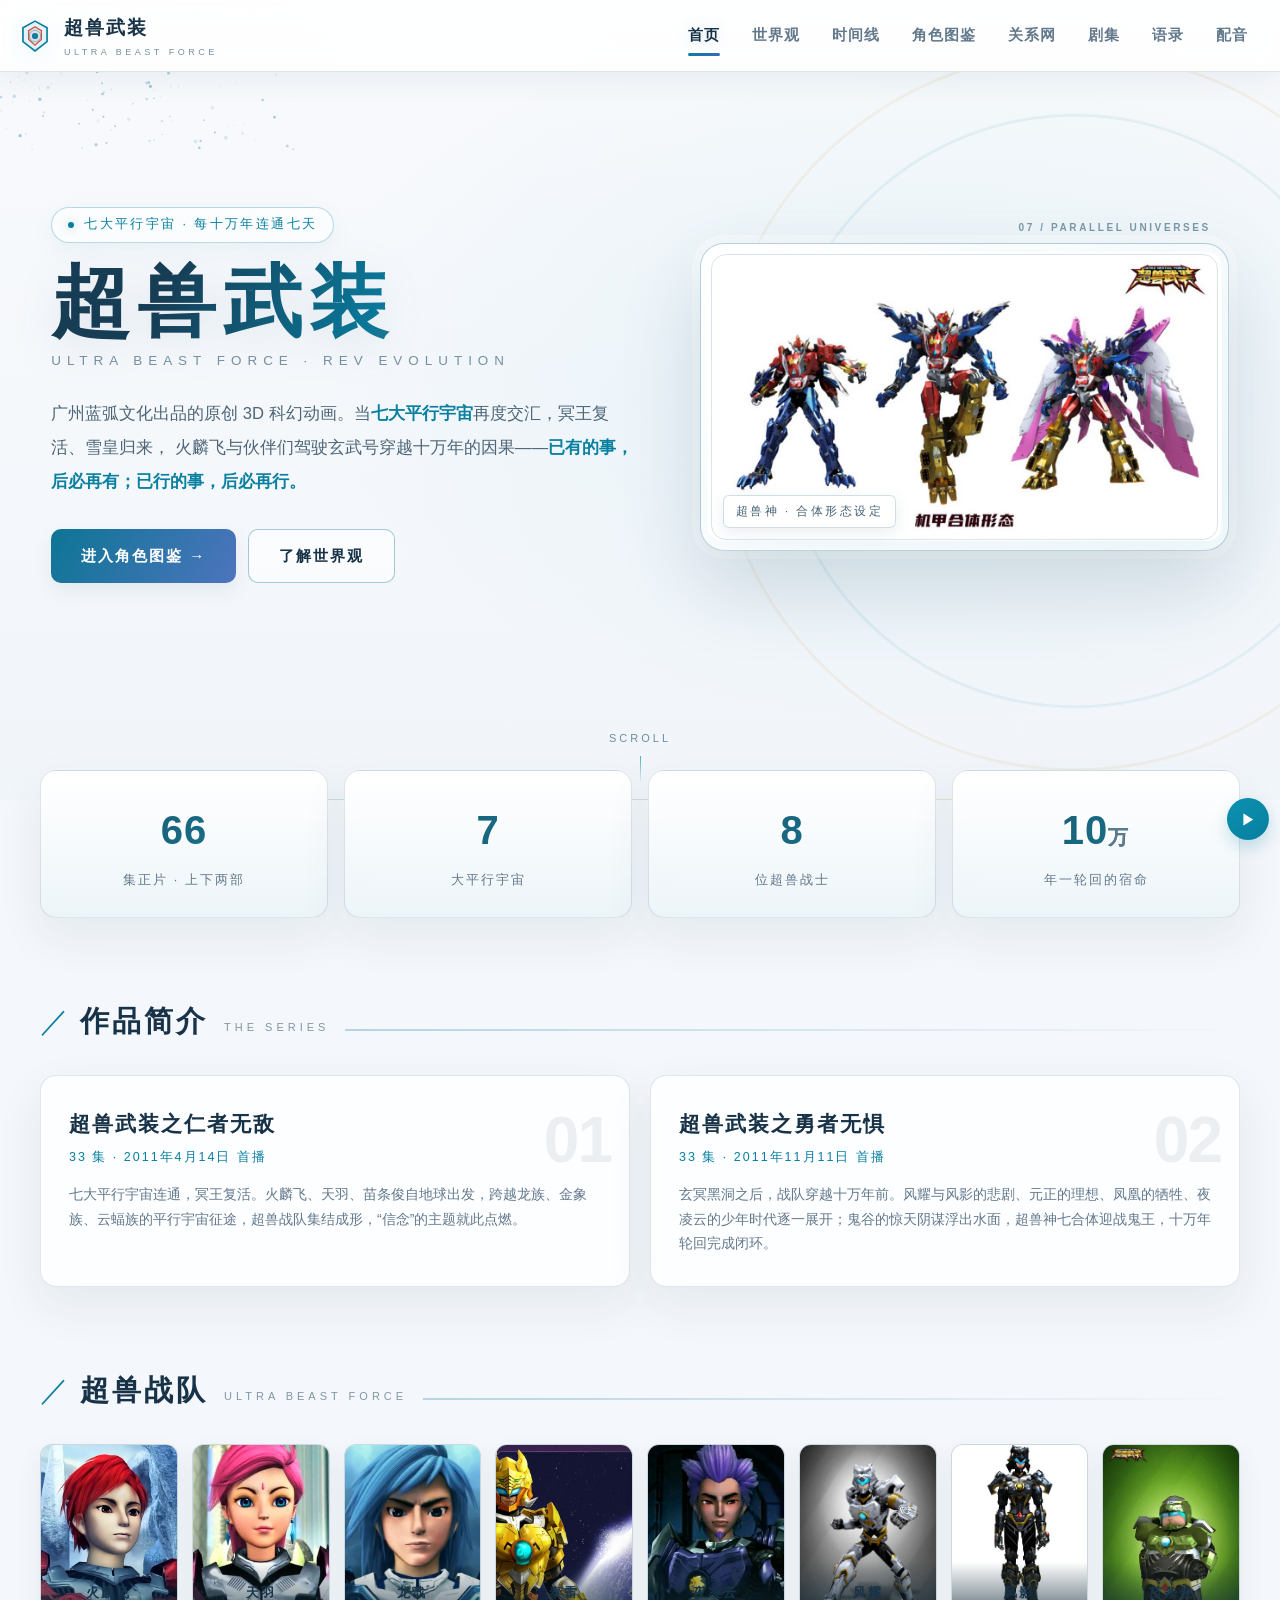
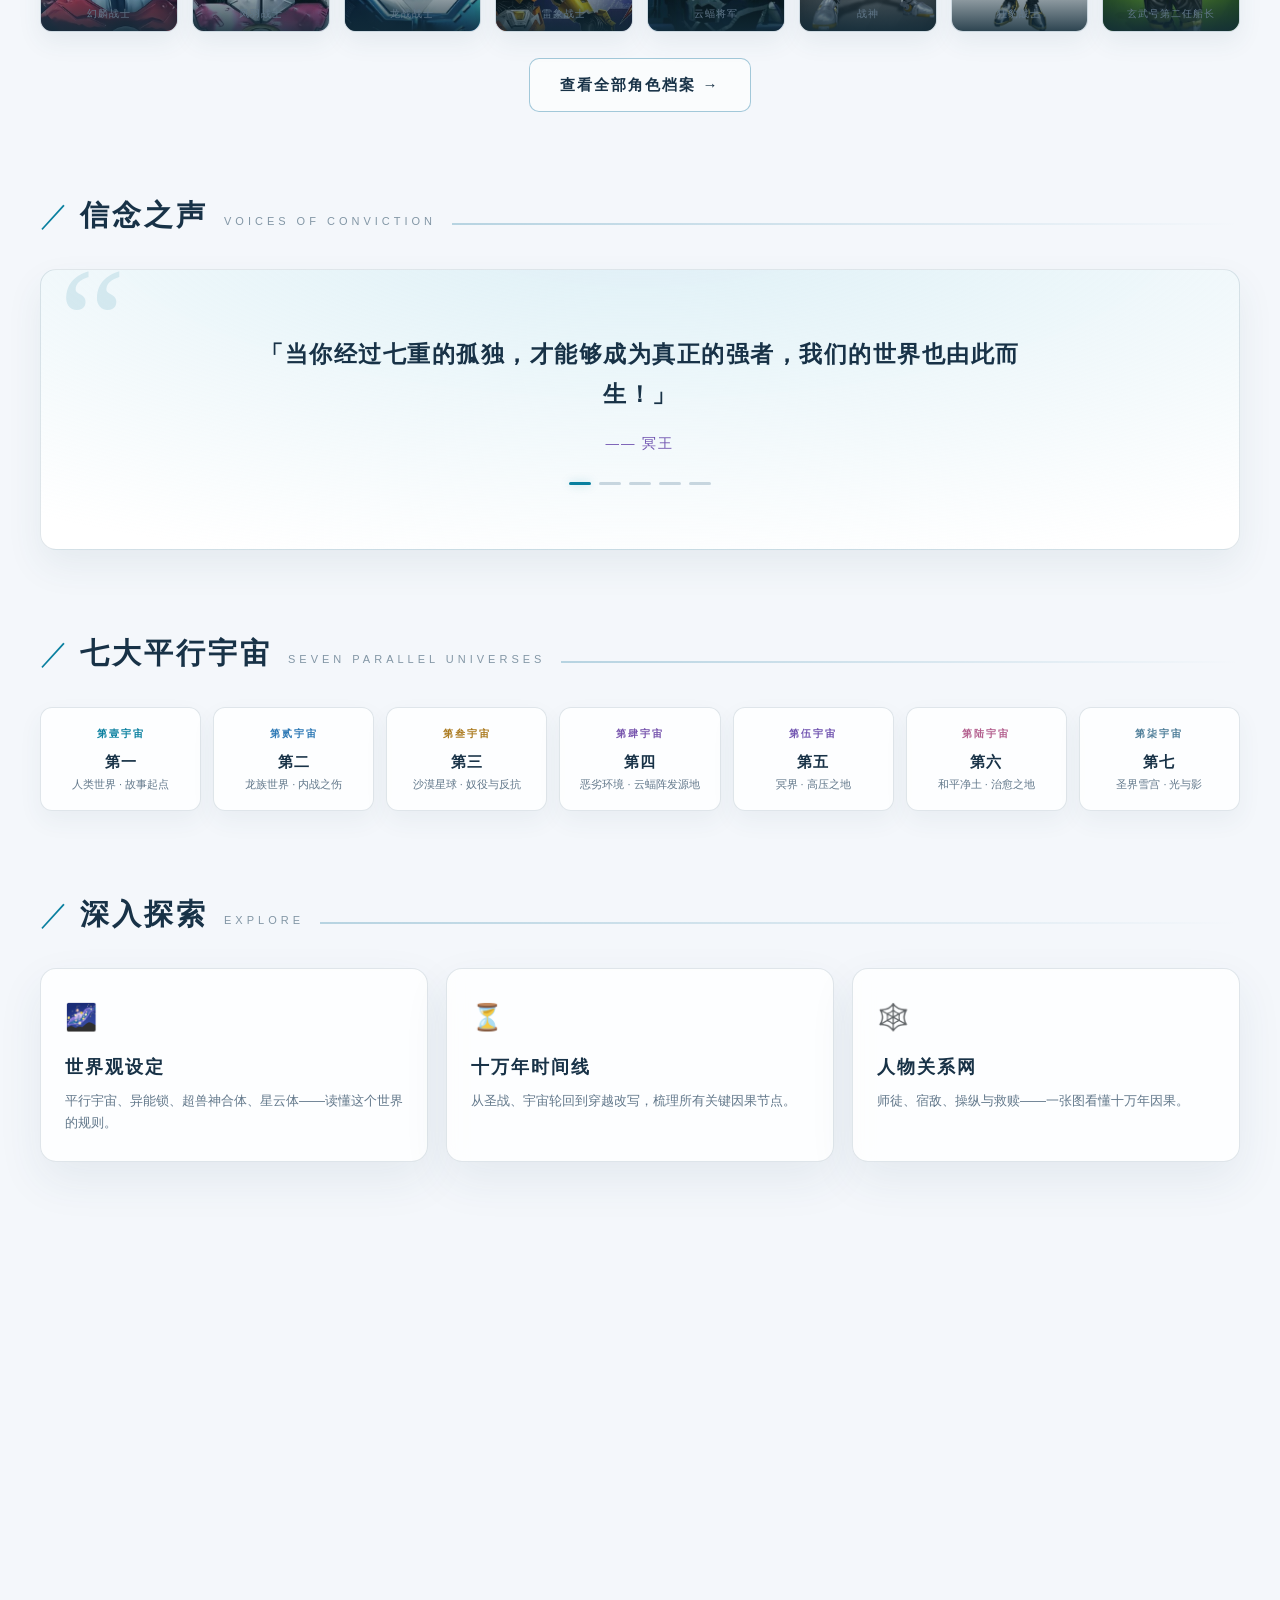
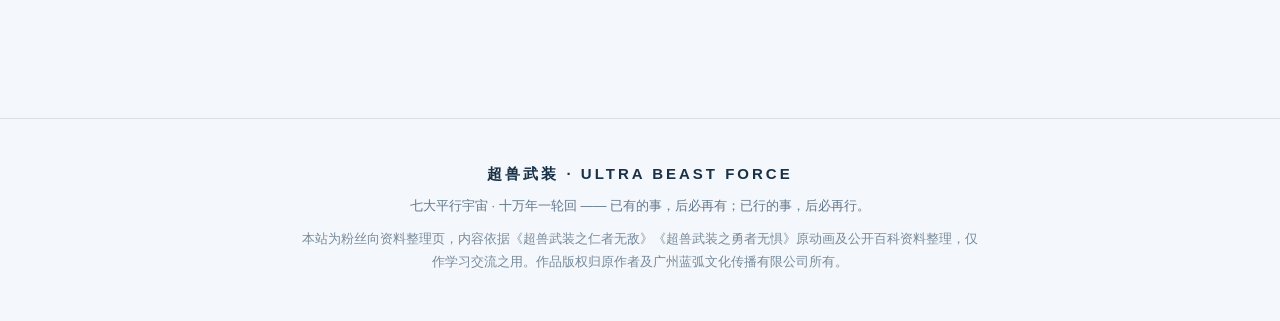
==== commit 027f59f8: "修复线上数据脚本缓存" ====
--- a/index.html
+++ b/index.html
@@ -110,7 +110,7 @@
 
 </main>
 
-<script src="assets/js/data.js?v=20260816.01"></script>
+<script src="assets/js/data.js?v=20260816.02"></script>
 <script src="assets/js/baike-data.js?v=20260815.22"></script>
 <script src="assets/js/main.js?v=20260816.03"></script>
 </body>
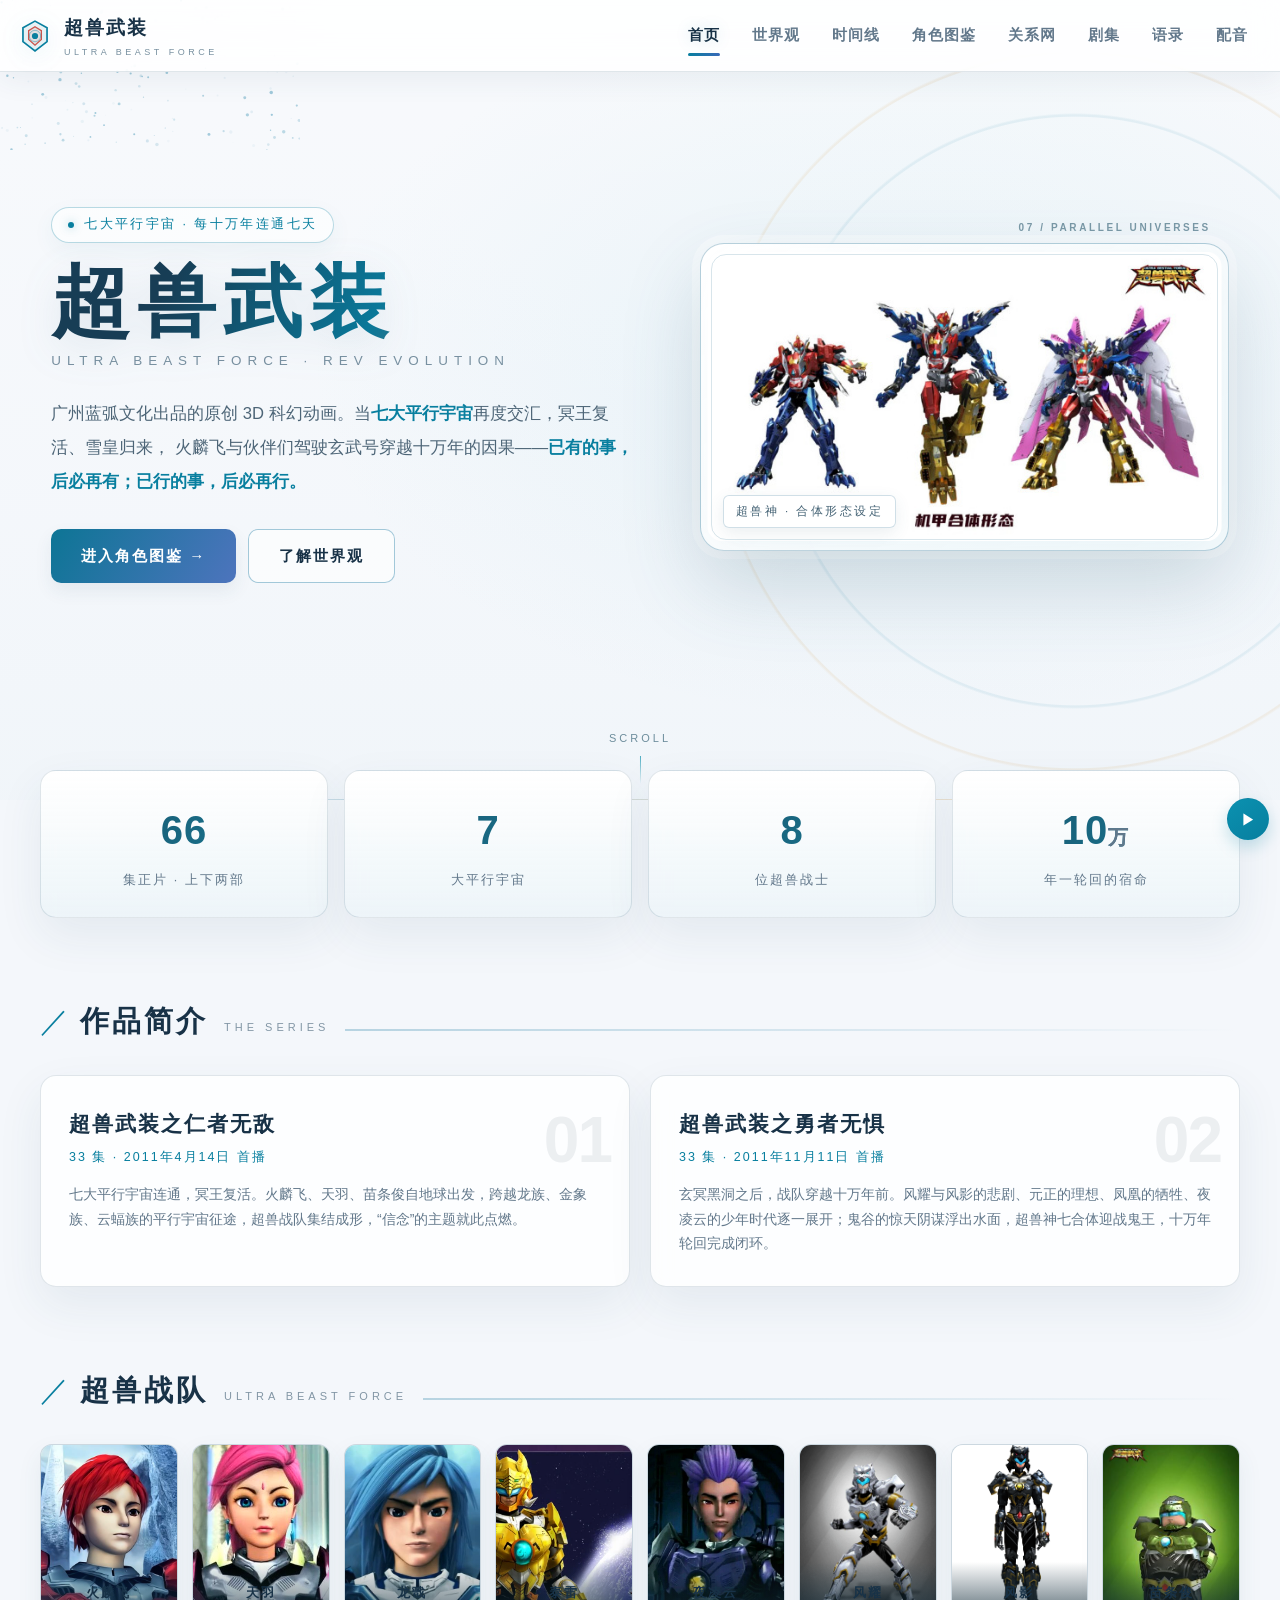
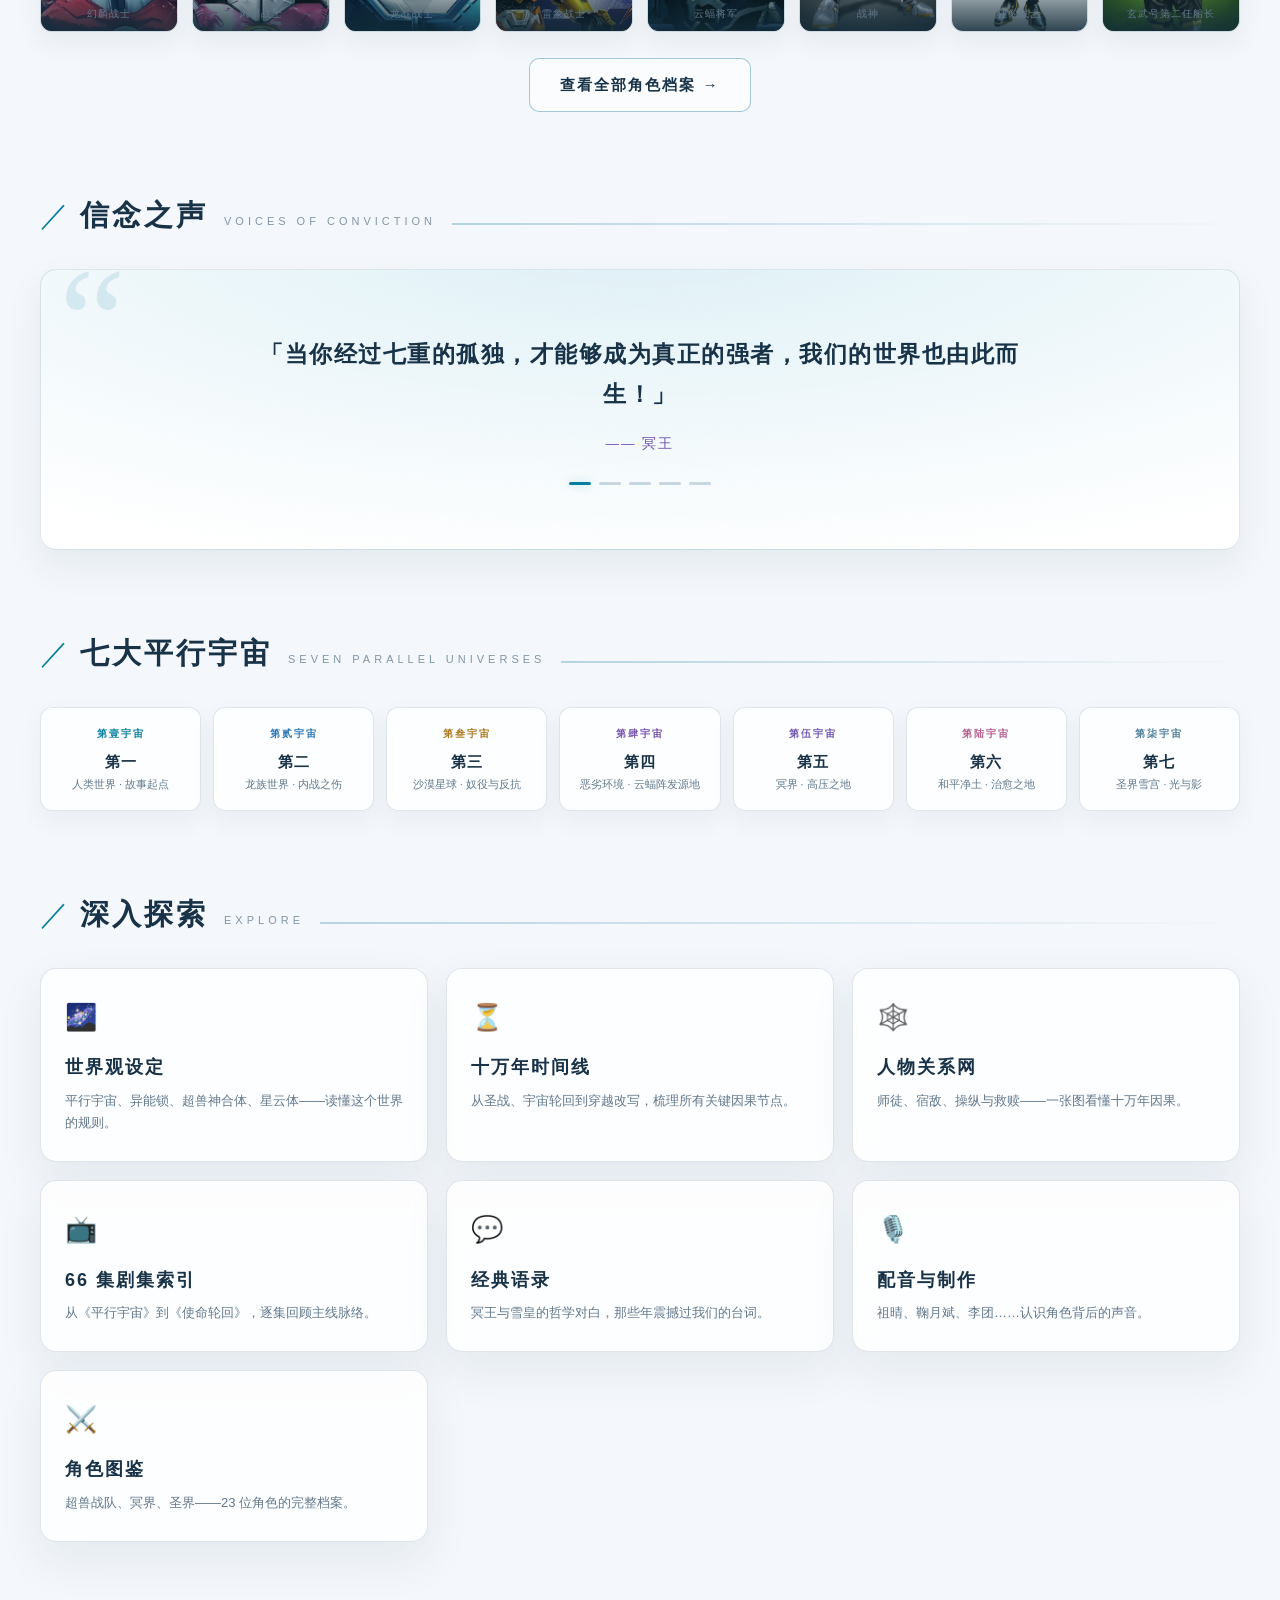
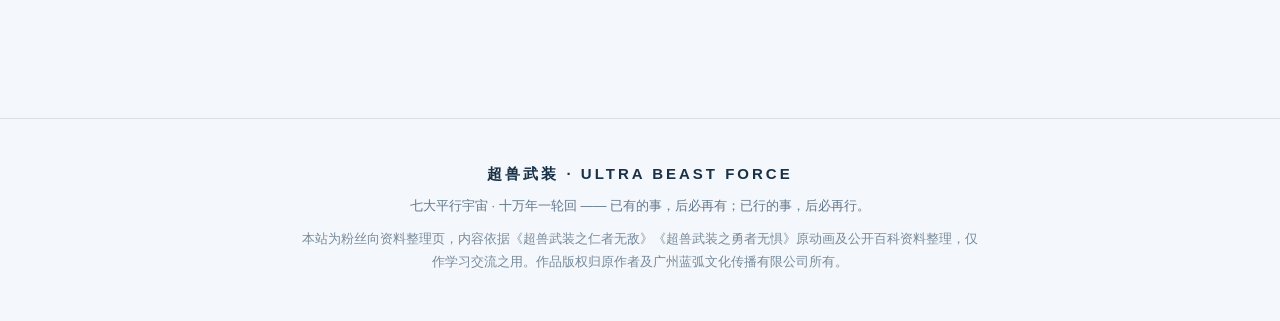
==== commit fae1528e: "修复Cloudflare清洁路径页面初始化" ====
--- a/index.html
+++ b/index.html
@@ -112,6 +112,6 @@
 
 <script src="assets/js/data.js?v=20260816.02"></script>
 <script src="assets/js/baike-data.js?v=20260815.22"></script>
-<script src="assets/js/main.js?v=20260816.03"></script>
+<script src="assets/js/main.js?v=20260816.04"></script>
 </body>
 </html>
